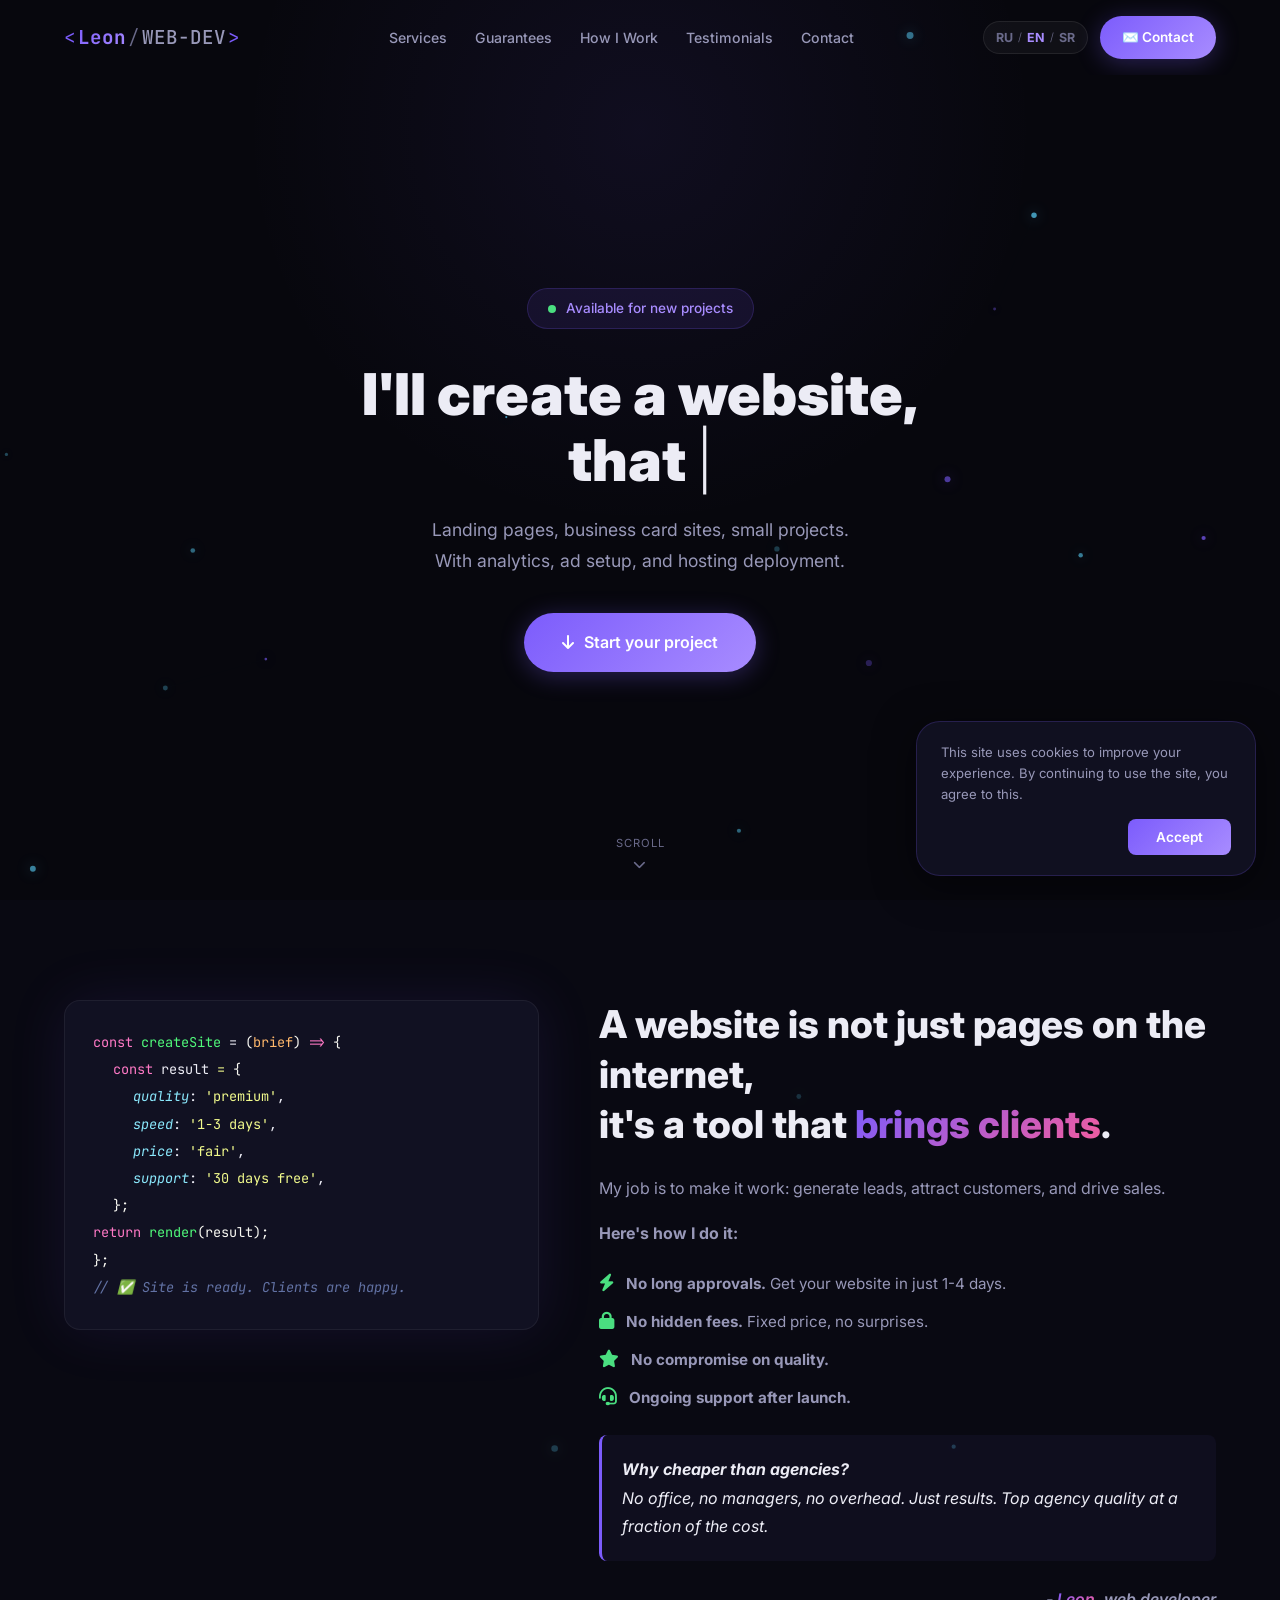
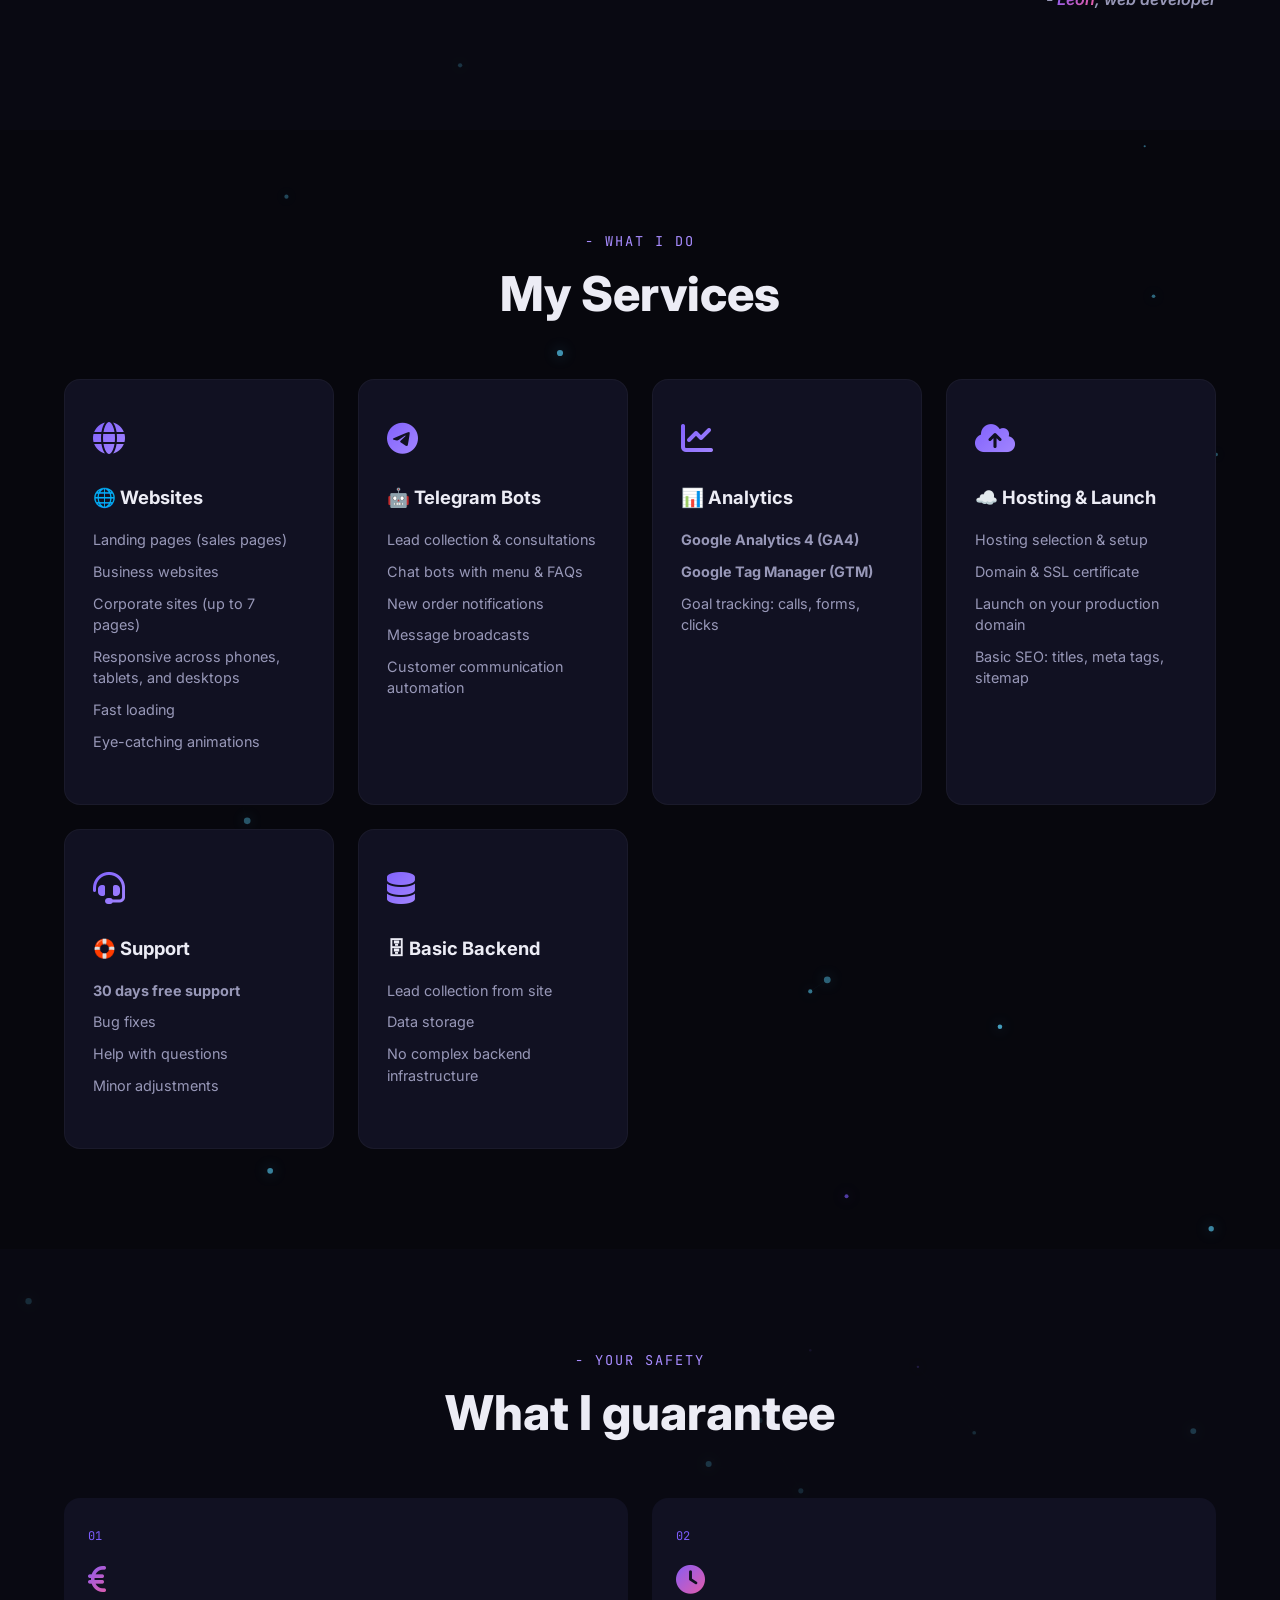
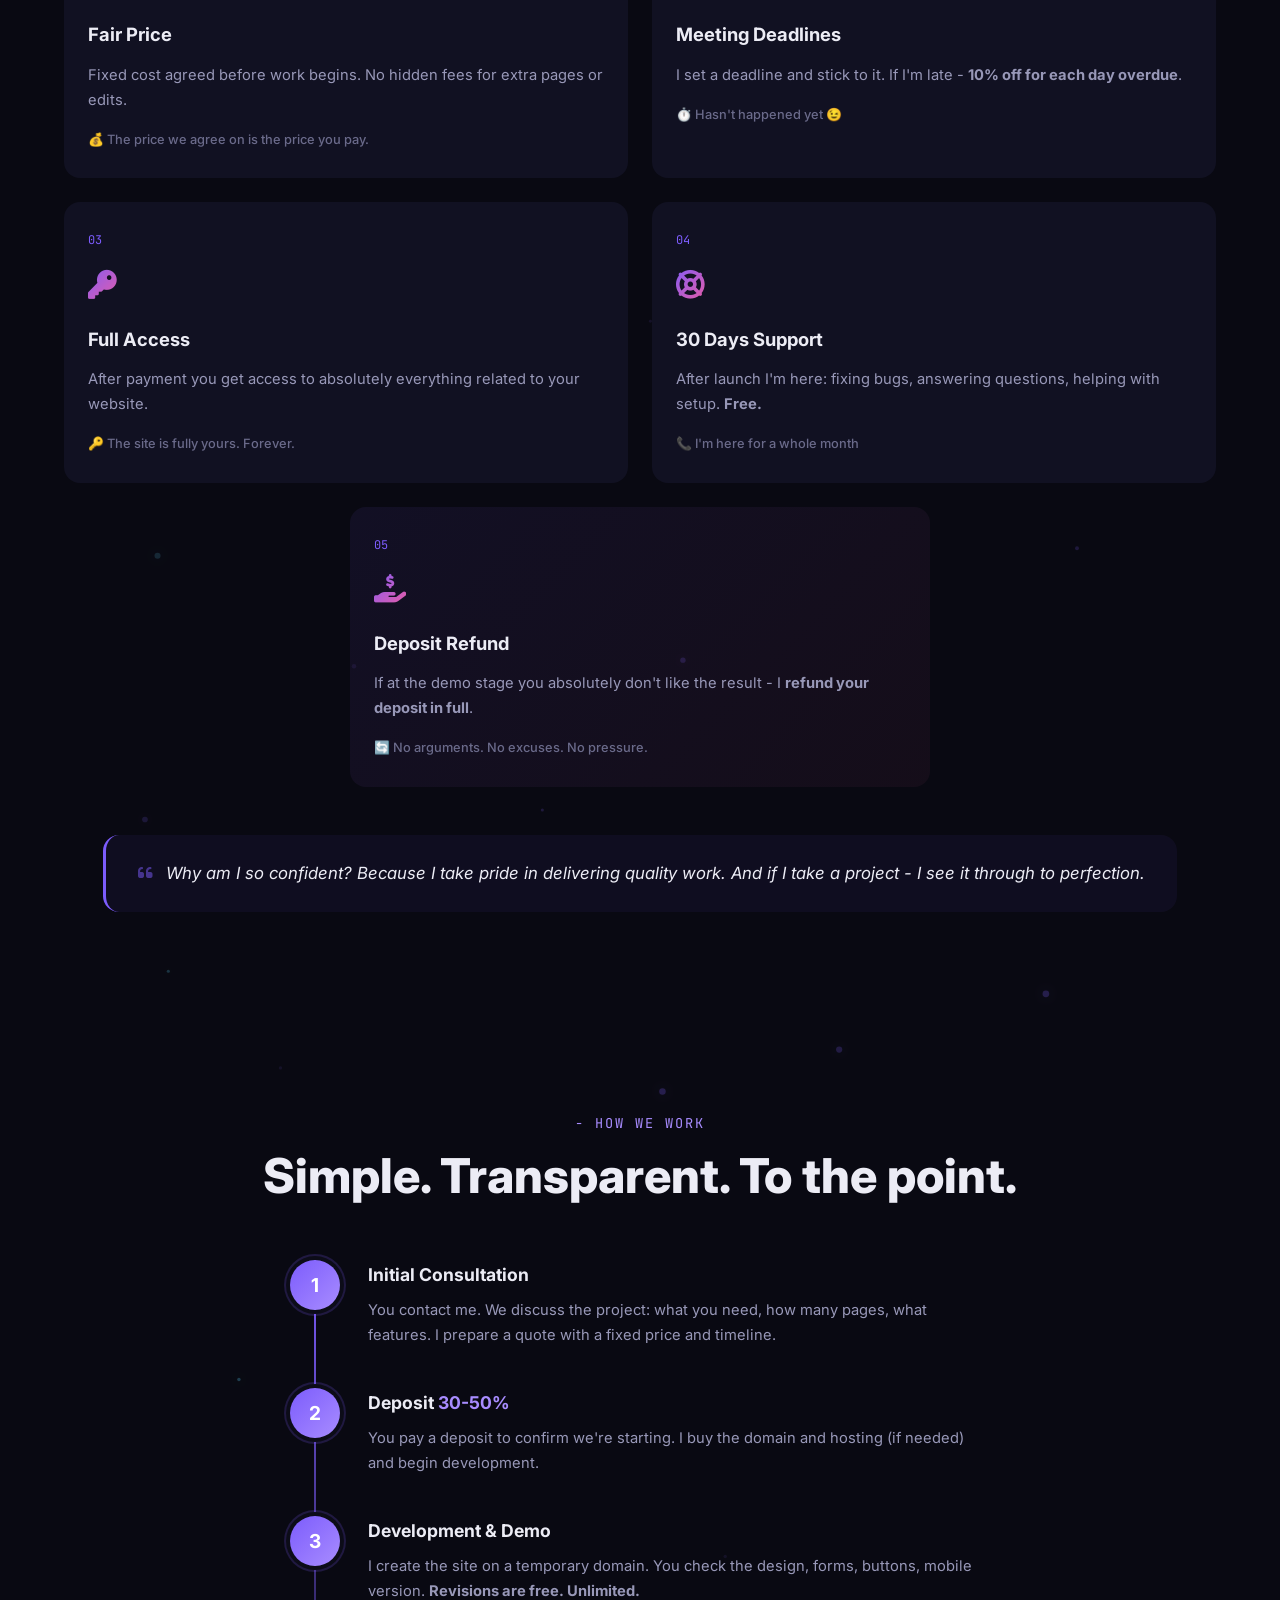
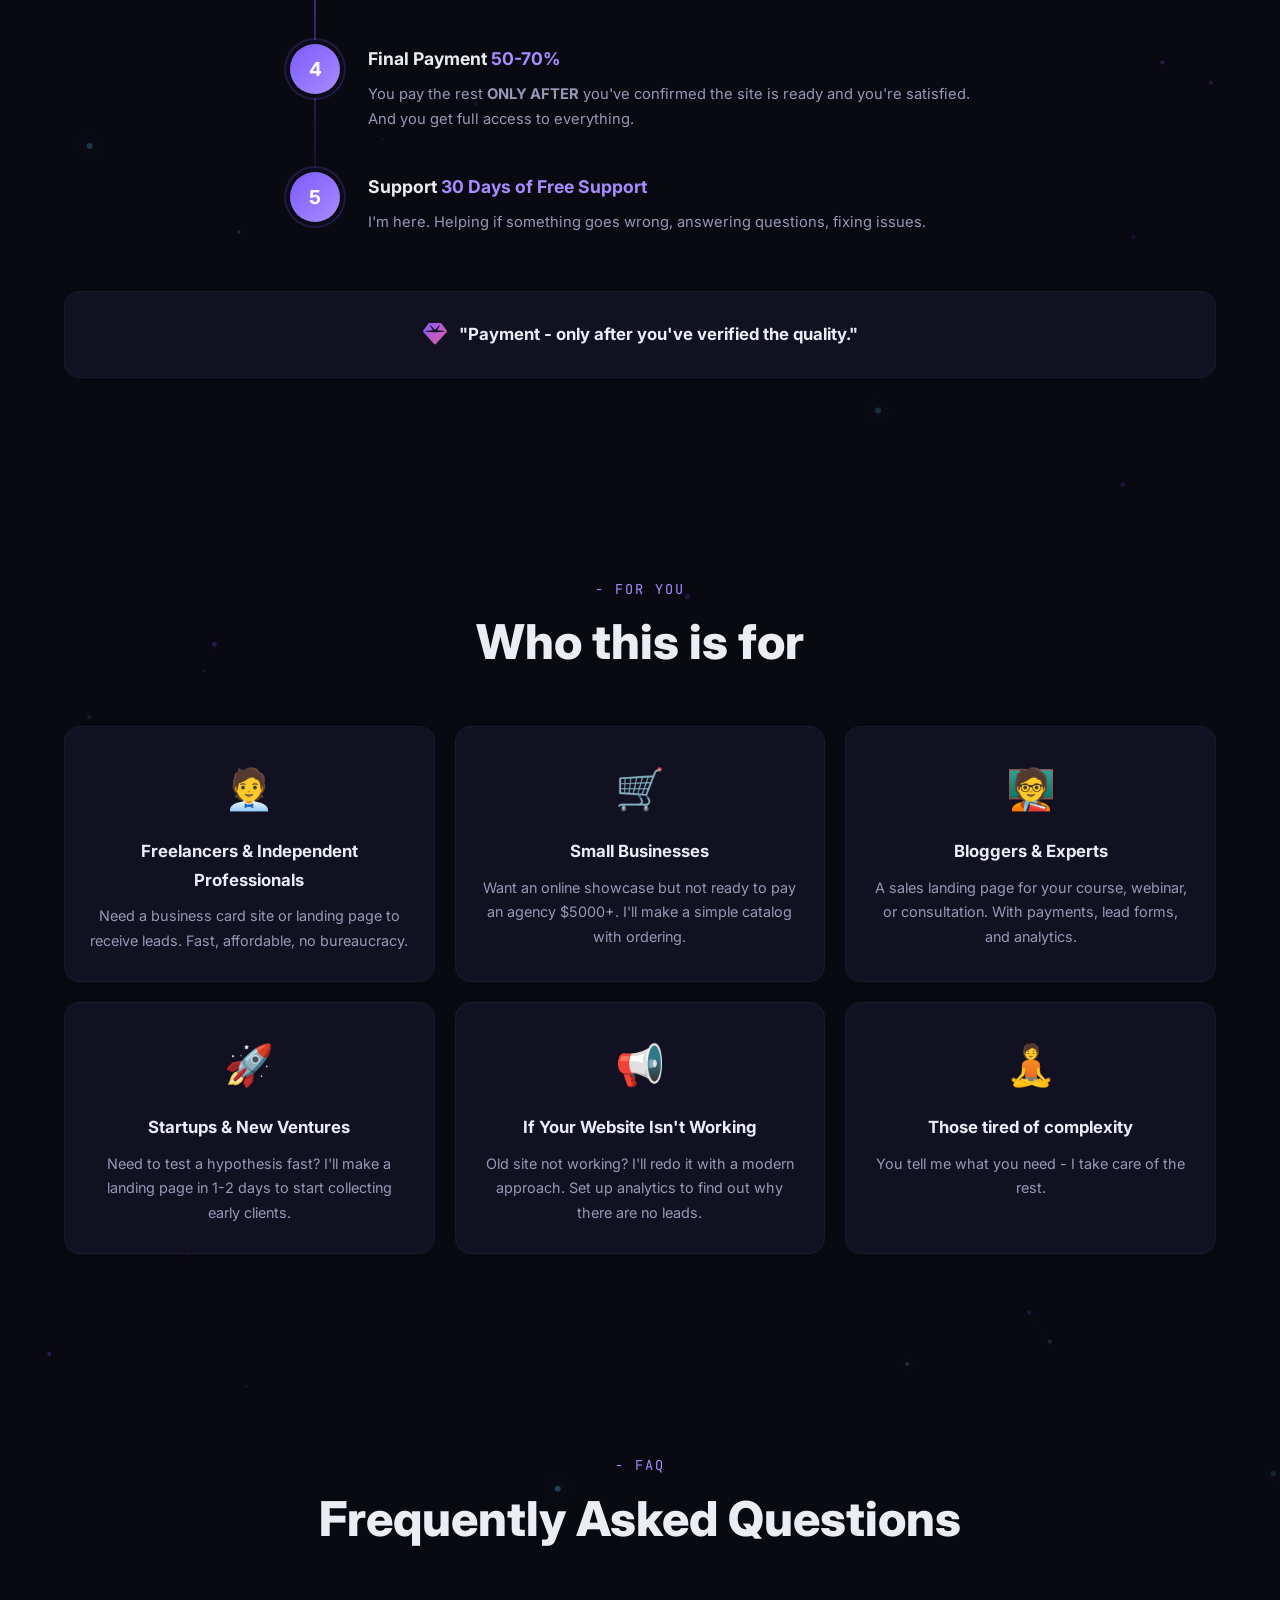
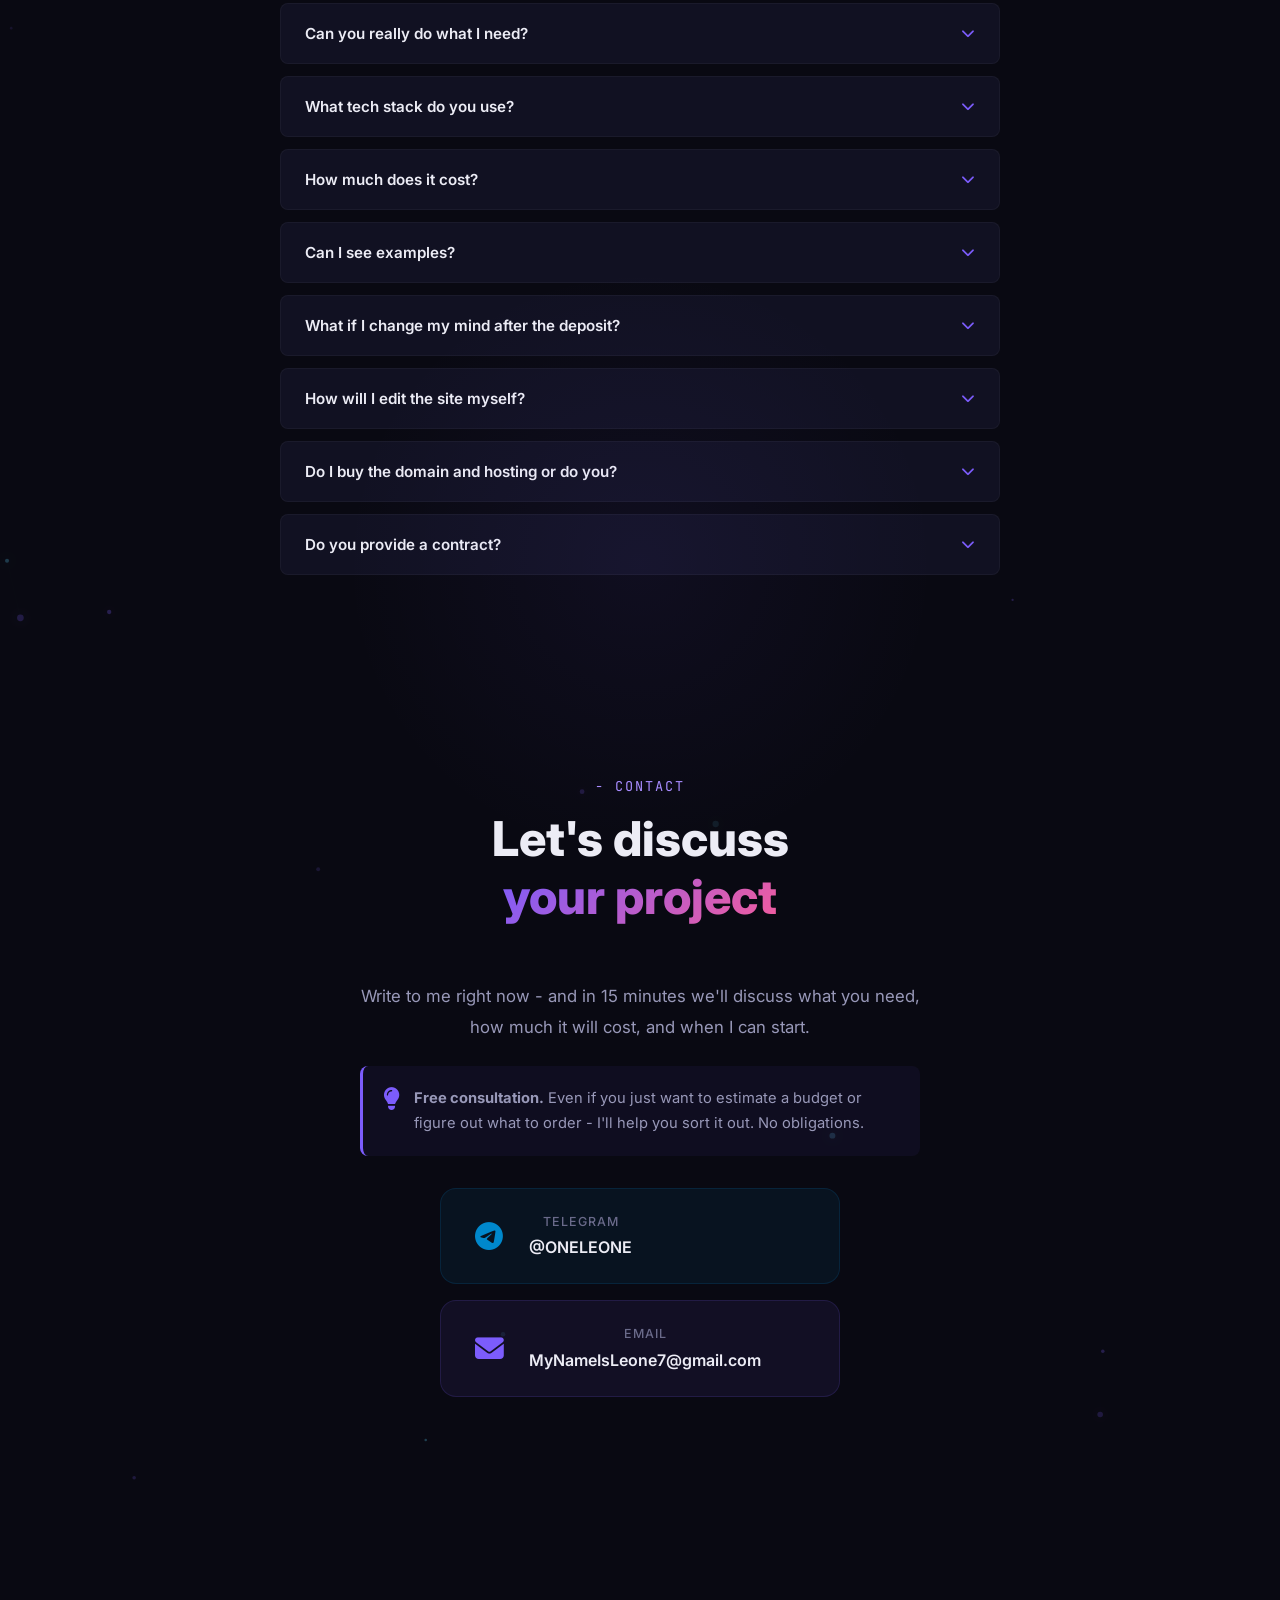
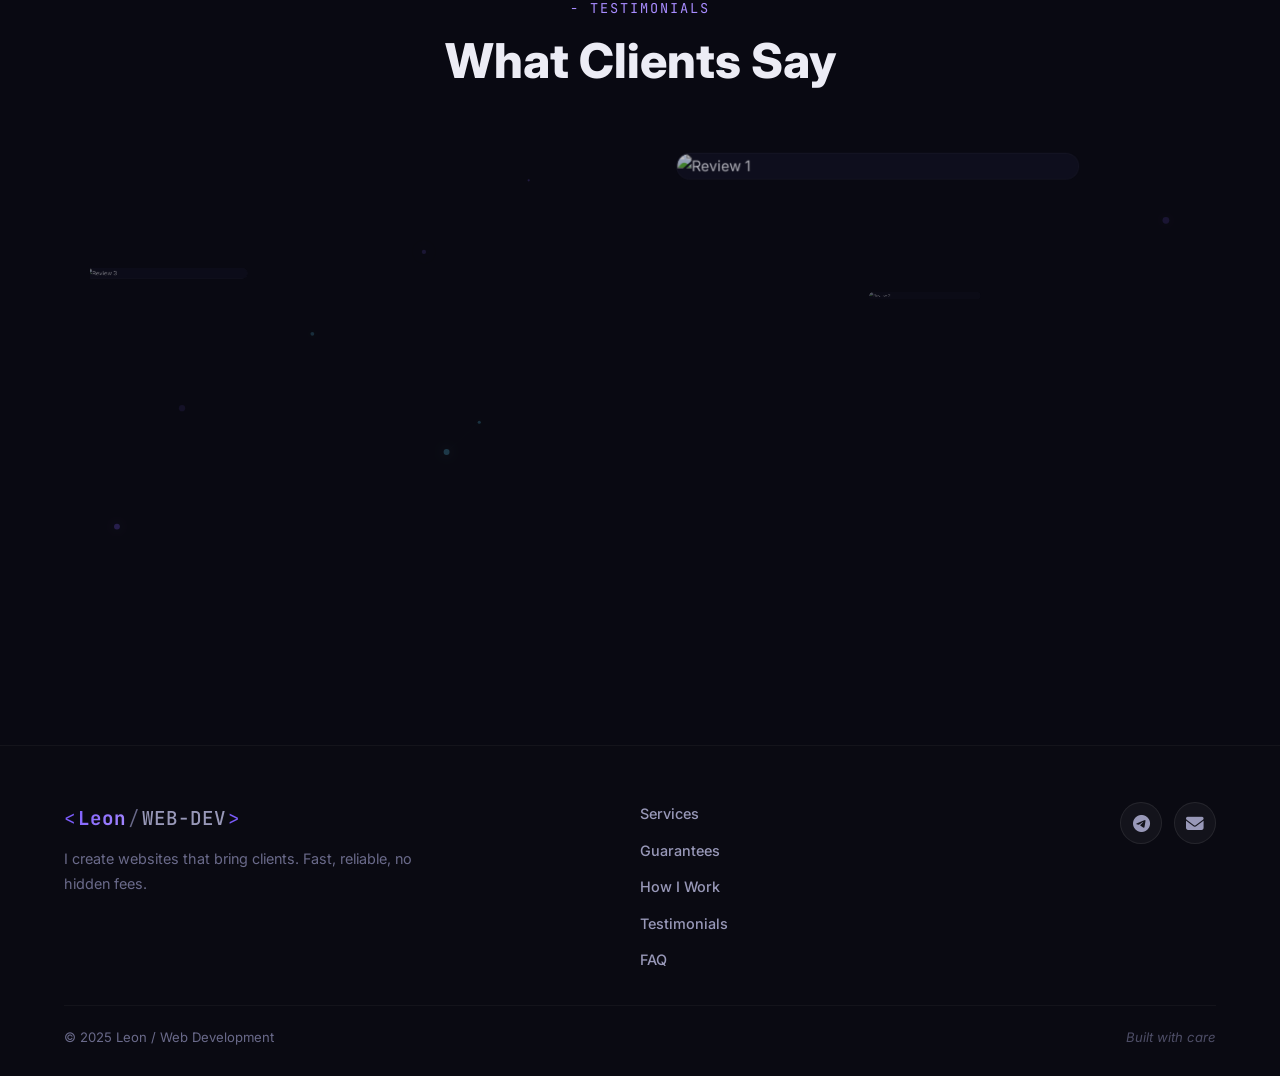
==== en/index.html @ 1c785dbf "Create en/index.html" ====
<!DOCTYPE html>
<html lang="en">
<head>
    <meta charset="UTF-8" />
    <meta name="viewport" content="width=device-width, initial-scale=1.0" />
    <title>Leon | Web Developer - Websites That Bring Clients</title>
    <link rel="stylesheet" href="../styles.css" />
    <link rel="preconnect" href="https://fonts.googleapis.com" />
    <link href="https://fonts.googleapis.com/css2?family=Inter:wght@300;400;500;600;700;800;900&family=JetBrains+Mono:wght@400;500;700&display=swap" rel="stylesheet" />
    <link rel="stylesheet" href="https://cdnjs.cloudflare.com/ajax/libs/font-awesome/6.5.0/css/all.min.css" />
</head>
<body>
    <canvas id="particles-canvas"></canvas>

    <header class="header" id="header">
        <div class="container header-container">
            <a href="#" class="logo">
                <span class="logo-bracket"><</span>
                <span class="logo-name">Leon</span>
                <span class="logo-divider"> / </span>
                <span class="logo-mono">WEB-DEV</span>
                <span class="logo-bracket">></span>
            </a>
            <nav class="nav" id="nav">
                <ul class="nav-list">
                    <li><a href="#services" class="nav-link">Services</a></li>
                    <li><a href="#guarantees" class="nav-link">Guarantees</a></li>
                    <li><a href="#process" class="nav-link">How I Work</a></li>
                    <li><a href="#testimonials" class="nav-link">Testimonials</a></li>
                    <li><a href="#contact" class="nav-link">Contact</a></li>
                </ul>
            </nav>
            <div class="header-actions">
                <div class="lang-switch">
                    <a href="../" class="lang-link">RU</a>
                    <span class="lang-sep">/</span>
                    <a href="../en/" class="lang-link active">EN</a>
                    <span class="lang-sep">/</span>
                    <a href="../sr/" class="lang-link">SR</a>
                </div>
                <a href="#contact" class="btn btn--small btn--primary header-cta">✉️ Contact</a>
            </div>
            <button class="burger" id="burger" aria-label="Menu">
                <span></span><span></span><span></span>
            </button>
        </div>
    </header>

    <section class="hero" id="hero">
        <div class="hero-glow"></div>
        <div class="container hero-content">
            <div class="hero-badge pulse-badge">
                <span class="badge-dot"></span>
                Available for new projects
            </div>
            <h1 class="hero-title" id="heroTitle">
                <span class="hero-typing" id="heroTyping"></span><span class="hero-cursor">|</span>
            </h1>
            <p class="hero-subtitle">
                Landing pages, business card sites, small projects.<br />
                With analytics, ad setup, and hosting deployment.
            </p>
            <div class="hero-actions">
                <a href="#contact" class="btn btn--large btn--primary btn--arrow">
                    <i class="fas fa-arrow-down"></i> Start your project
                </a>
            </div>
        </div>
        <div class="scroll-hint">
            <span>Scroll</span>
            <i class="fas fa-chevron-down"></i>
        </div>
    </section>

    <section class="section about" id="about">
        <div class="container">
            <div class="about-grid">
                <div class="about-visual reveal">
                    <div class="about-code-block">
                        <div class="code-line"><span class="code-keyword">const</span> <span class="code-func">createSite</span> = <span class="code-punct">(</span><span class="code-param">brief</span><span class="code-punct">)</span> <span class="code-keyword">=></span> <span class="code-punct">{</span></div>
                        <div class="code-line code-indent-1"><span class="code-keyword">const</span> result <span class="code-op">=</span> <span class="code-punct">{</span></div>
                        <div class="code-line code-indent-2"><span class="code-key">quality</span>: <span class="code-string">'premium'</span>,</div>
                        <div class="code-line code-indent-2"><span class="code-key">speed</span>: <span class="code-string">'1-3 days'</span>,</div>
                        <div class="code-line code-indent-2"><span class="code-key">price</span>: <span class="code-string">'fair'</span>,</div>
                        <div class="code-line code-indent-2"><span class="code-key">support</span>: <span class="code-string">'30 days free'</span>,</div>
                        <div class="code-line code-indent-1"><span class="code-punct">};</span></div>
                        <div class="code-line"><span class="code-keyword">return</span> <span class="code-function">render</span><span class="code-punct">(result);</span></div>
                        <div class="code-line"><span class="code-punct">};</span></div>
                        <div class="code-line code-comment"><span class="code-slash">//</span> ✅ Site is ready. Clients are happy.</div>
                    </div>
                </div>
                <div class="about-text reveal">
                    <h2 class="section-title-left">
                        A website is not just pages on the internet,<br />
                        it's a tool that <span class="gradient-text">brings clients</span>.
                    </h2>
                    <p>My job is to make it work: generate leads, attract customers, and drive sales.</p>
                    <p><strong>Here's how I do it:</strong></p>
                    <div class="about-values">
                        <div class="value-item"><span class="value-icon"><i class="fas fa-bolt"></i></span><span><strong>No long approvals.</strong> Get your website in just 1-4 days.</span></div>
                        <div class="value-item"><span class="value-icon"><i class="fas fa-lock"></i></span><span><strong>No hidden fees.</strong> Fixed price, no surprises.</span></div>
                        <div class="value-item"><span class="value-icon"><i class="fas fa-star"></i></span><span><strong>No compromise on quality.</strong></span></div>
                        <div class="value-item"><span class="value-icon"><i class="fas fa-headset"></i></span><span><strong>Ongoing support after launch.</strong></span></div>
                    </div>
                    <div class="about-story"><p><strong>Why cheaper than agencies?</strong><br />No office, no managers, no overhead. Just results. Top agency quality at a fraction of the cost.</p></div>
                    <p class="about-signature">- <span class="gradient-text">Leon</span>, web developer</p>
                </div>
            </div>
        </div>
    </section>

    <section class="section services" id="services">
        <div class="container">
            <div class="section-label reveal">- What I Do</div>
            <h2 class="section-title reveal">My Services</h2>
            <div class="services-grid">
                <div class="service-card reveal reveal-1">
                    <div class="service-icon"><i class="fas fa-globe"></i></div>
                    <h3 class="service-title">🌐 Websites</h3>
                    <ul class="service-list">
                        <li>Landing pages (sales pages)</li>
                        <li>Business websites</li>
                        <li>Corporate sites (up to 7 pages)</li>
                        <li>Responsive across phones, tablets, and desktops</li>
                        <li>Fast loading</li>
                        <li>Eye-catching animations</li>
                    </ul>
                </div>
                <div class="service-card reveal reveal-2">
                    <div class="service-icon"><i class="fab fa-telegram-plane"></i></div>
                    <h3 class="service-title">🤖 Telegram Bots</h3>
                    <ul class="service-list">
                        <li>Lead collection & consultations</li>
                        <li>Chat bots with menu & FAQs</li>
                        <li>New order notifications</li>
                        <li>Message broadcasts</li>
                        <li>Customer communication automation</li>
                    </ul>
                </div>
                <div class="service-card reveal reveal-3">
                    <div class="service-icon"><i class="fas fa-chart-line"></i></div>
                    <h3 class="service-title">📊 Analytics</h3>
                    <ul class="service-list">
                        <li><strong>Google Analytics 4 (GA4)</strong></li>
                        <li><strong>Google Tag Manager (GTM)</strong></li>
                        <li>Goal tracking: calls, forms, clicks</li>
                    </ul>
                </div>
                <div class="service-card reveal reveal-4">
                    <div class="service-icon"><i class="fas fa-cloud-upload-alt"></i></div>
                    <h3 class="service-title">☁️ Hosting & Launch</h3>
                    <ul class="service-list">
                        <li>Hosting selection & setup</li>
                        <li>Domain & SSL certificate</li>
                        <li>Launch on your production domain</li>
                        <li>Basic SEO: titles, meta tags, sitemap</li>
                    </ul>
                </div>
                <div class="service-card reveal reveal-5">
                    <div class="service-icon"><i class="fas fa-headset"></i></div>
                    <h3 class="service-title">🛟 Support</h3>
                    <ul class="service-list">
                        <li><strong>30 days free support</strong></li>
                        <li>Bug fixes</li>
                        <li>Help with questions</li>
                        <li>Minor adjustments</li>
                    </ul>
                </div>
                <div class="service-card reveal reveal-6">
                    <div class="service-icon"><i class="fas fa-database"></i></div>
                    <h3 class="service-title">🗄 Basic Backend</h3>
                    <ul class="service-list">
                        <li>Lead collection from site</li>
                        <li>Data storage</li>
                        <li>No complex backend infrastructure</li>
                    </ul>
                </div>
            </div>
        </div>
    </section>

    <section class="section guarantees" id="guarantees">
        <div class="container">
            <div class="section-label reveal">- Your Safety</div>
            <h2 class="section-title reveal">What I guarantee</h2>
            <div class="guarantees-grid">
                <div class="guarantee-card reveal reveal-1">
                    <div class="guarantee-badge">01</div>
                    <div class="guarantee-icon"><i class="fas fa-euro-sign"></i></div>
                    <h4>Fair Price</h4>
                    <p>Fixed cost agreed before work begins. No hidden fees for extra pages or edits.</p>
                    <div class="guarantee-tag">💰 The price we agree on is the price you pay.</div>
                </div>
                <div class="guarantee-card reveal reveal-2">
                    <div class="guarantee-badge">02</div>
                    <div class="guarantee-icon"><i class="fas fa-clock"></i></div>
                    <h4>Meeting Deadlines</h4>
                    <p>I set a deadline and stick to it. If I'm late - <strong>10% off for each day overdue</strong>.</p>
                    <div class="guarantee-tag">⏱️ Hasn't happened yet 😉</div>
                </div>
                <div class="guarantee-card reveal reveal-3">
                    <div class="guarantee-badge">03</div>
                    <div class="guarantee-icon"><i class="fas fa-key"></i></div>
                    <h4>Full Access</h4>
                    <p>After payment you get access to absolutely everything related to your website.</p>
                    <div class="guarantee-tag">🔑 The site is fully yours. Forever.</div>
                </div>
                <div class="guarantee-card reveal reveal-4">
                    <div class="guarantee-badge">04</div>
                    <div class="guarantee-icon"><i class="fas fa-life-ring"></i></div>
                    <h4>30 Days Support</h4>
                    <p>After launch I'm here: fixing bugs, answering questions, helping with setup. <strong>Free.</strong></p>
                    <div class="guarantee-tag">📞 I'm here for a whole month</div>
                </div>
                <div class="guarantee-card guarantee-card--special reveal reveal-5">
                    <div class="guarantee-badge">05</div>
                    <div class="guarantee-icon"><i class="fas fa-hand-holding-usd"></i></div>
                    <h4>Deposit Refund</h4>
                    <p>If at the demo stage you absolutely don't like the result - I <strong>refund your deposit in full</strong>.</p>
                    <div class="guarantee-tag">🔄 No arguments. No excuses. No pressure.</div>
                </div>
            </div>
            <div class="guarantee-cta reveal">
                <div class="guarantee-quote">
                    <i class="fas fa-quote-left"></i>
                    Why am I so confident? Because I take pride in delivering quality work. And if I take a project - I see it through to perfection.
                </div>
            </div>
        </div>
    </section>

    <section class="section process" id="process">
        <div class="container">
            <div class="section-label reveal">- How We Work</div>
            <h2 class="section-title reveal">Simple. Transparent. To the point.</h2>
            <div class="process-timeline">
                <div class="process-step reveal">
                    <div class="step-number">1</div>
                    <div class="step-content">
                        <h4>Initial Consultation</h4>
                        <p>You contact me. We discuss the project: what you need, how many pages, what features. I prepare a quote with a fixed price and timeline.</p>
                    </div>
                </div>
                <div class="process-step reveal">
                    <div class="step-number">2</div>
                    <div class="step-content">
                        <h4>Deposit <span class="step-highlight">30-50%</span></h4>
                        <p>You pay a deposit to confirm we're starting. I buy the domain and hosting (if needed) and begin development.</p>
                    </div>
                </div>
                <div class="process-step reveal">
                    <div class="step-number">3</div>
                    <div class="step-content">
                        <h4>Development & Demo</h4>
                        <p>I create the site on a temporary domain. You check the design, forms, buttons, mobile version. <strong>Revisions are free. Unlimited.</strong></p>
                    </div>
                </div>
                <div class="process-step reveal">
                    <div class="step-number">4</div>
                    <div class="step-content">
                        <h4>Final Payment <span class="step-highlight">50-70%</span></h4>
                        <p>You pay the rest <strong>ONLY AFTER</strong> you've confirmed the site is ready and you're satisfied. And you get full access to everything.</p>
                    </div>
                </div>
                <div class="process-step reveal">
                    <div class="step-number">5</div>
                    <div class="step-content">
                        <h4>Support <span class="step-highlight">30 Days of Free Support</span></h4>
                        <p>I'm here. Helping if something goes wrong, answering questions, fixing issues.</p>
                    </div>
                </div>
            </div>
            <div class="process-rule reveal">
                <i class="fas fa-gem"></i>
                <p><strong>"Payment - only after you've verified the quality."</strong></p>
            </div>
        </div>
    </section>

    <section class="section audience" id="audience">
        <div class="container">
            <div class="section-label reveal">- For You</div>
            <h2 class="section-title reveal">Who this is for</h2>
            <div class="audience-grid">
                <div class="audience-card reveal reveal-1"><div class="audience-emoji">🧑‍💼</div><h4>Freelancers & Independent Professionals</h4><p>Need a business card site or landing page to receive leads. Fast, affordable, no bureaucracy.</p></div>
                <div class="audience-card reveal reveal-2"><div class="audience-emoji">🛒</div><h4>Small Businesses</h4><p>Want an online showcase but not ready to pay an agency $5000+. I'll make a simple catalog with ordering.</p></div>
                <div class="audience-card reveal reveal-3"><div class="audience-emoji">🧑‍🏫</div><h4>Bloggers & Experts</h4><p>A sales landing page for your course, webinar, or consultation. With payments, lead forms, and analytics.</p></div>
                <div class="audience-card reveal reveal-4"><div class="audience-emoji">🚀</div><h4>Startups & New Ventures</h4><p>Need to test a hypothesis fast? I'll make a landing page in 1-2 days to start collecting early clients.</p></div>
                <div class="audience-card reveal reveal-5"><div class="audience-emoji">📢</div><h4>If Your Website Isn't Working</h4><p>Old site not working? I'll redo it with a modern approach. Set up analytics to find out why there are no leads.</p></div>
                <div class="audience-card reveal reveal-6"><div class="audience-emoji">🧘</div><h4>Those tired of complexity</h4><p>You tell me what you need - I take care of the rest.</p></div>
            </div>
        </div>
    </section>

    <section class="section faq" id="faq">
        <div class="container">
            <div class="section-label reveal">- FAQ</div>
            <h2 class="section-title reveal">Frequently Asked Questions</h2>
            <div class="faq-list reveal">
                <div class="faq-item"><button class="faq-question"><span>Can you really do what I need?</span><i class="fas fa-chevron-down"></i></button><div class="faq-answer"><p>Let's discuss it. If I know how to do it - I'll take it on and deliver it properly. If not - I'll be honest and won't waste your time.</p></div></div>
                <div class="faq-item"><button class="faq-question"><span>What tech stack do you use?</span><i class="fas fa-chevron-down"></i></button><div class="faq-answer"><p><strong>Vibecoding</strong> - I combine manual development with AI tools to build sites 3-5x faster. But for you, what matters is the result, not the method 😉</p></div></div>
                <div class="faq-item"><button class="faq-question"><span>How much does it cost?</span><i class="fas fa-chevron-down"></i></button><div class="faq-answer"><p>It depends on complexity. Starting prices:</p><ul class="faq-prices"><li><span class="faq-price-label">Landing page (1 page)</span><span class="faq-price-value">from 299€</span></li><li><span class="faq-price-label">Business website (up to 7 pages)</span><span class="faq-price-value">from 999€</span></li><li><span class="faq-price-label">With analytics + GTM + hosting</span><span class="faq-price-value">120€</span></li><li><span class="faq-price-label">Website revisions</span><span class="faq-price-value">from 15€</span></li></ul><p>I'll give the exact price after discussing your task.</p></div></div>
                <div class="faq-item"><button class="faq-question"><span>Can I see examples?</span><i class="fas fa-chevron-down"></i></button><div class="faq-answer"><p>Yes, I share examples in private conversation. Write to me and I'll show you what I can do.</p></div></div>
                <div class="faq-item"><button class="faq-question"><span>What if I change my mind after the deposit?</span><i class="fas fa-chevron-down"></i></button><div class="faq-answer"><p>If I've already started and we can't find a solution - I <strong>refund your deposit</strong>. No hard feelings, no arguments. That's my guarantee.</p></div></div>
                <div class="faq-item"><button class="faq-question"><span>How will I edit the site myself?</span><i class="fas fa-chevron-down"></i></button><div class="faq-answer"><p>I'll create an easy admin panel that even a beginner can use. Adding text, changing photos, or editing contacts is intuitive. If you have questions - I'll help for free in the first 30 days.</p></div></div>
                <div class="faq-item"><button class="faq-question"><span>Do I buy the domain and hosting or do you?</span><i class="fas fa-chevron-down"></i></button><div class="faq-answer"><p>Either way works. If you want - I'll buy, set up, and show you how to pay going forward. If you want to do it yourself - I'll help you choose and connect everything.</p></div></div>
                <div class="faq-item"><button class="faq-question"><span>Do you provide a contract?</span><i class="fas fa-chevron-down"></i></button><div class="faq-answer"><p>Yes. Either an official contract (for self-employed or businesses) or a written agreement in messenger - whichever is more convenient for you.</p></div></div>
            </div>
        </div>
    </section>

    <section class="section contact" id="contact">
        <div class="container">
            <div class="section-label reveal">- Contact</div>
            <h2 class="section-title reveal">
                Let's discuss<br />
                <span class="gradient-text">your project</span>
            </h2>
            <div class="contact-wrapper reveal">
                <p class="contact-text">Write to me right now - and in 15 minutes we'll discuss what you need, how much it will cost, and when I can start.</p>
                <div class="contact-highlight"><i class="fas fa-lightbulb"></i><p><strong>Free consultation.</strong> Even if you just want to estimate a budget or figure out what to order - I'll help you sort it out. No obligations.</p></div>
                <div class="contact-links">
                    <a href="https://t.me/ONELEONE" target="_blank" class="contact-link-btn telegram">
                        <i class="fab fa-telegram-plane"></i>
                        <span>
                            <span class="contact-link-label">Telegram</span>
                            <span class="contact-link-value">@ONELEONE</span>
                        </span>
                    </a>
                    <a href="mailto:MyNameIsLeone7@gmail.com" class="contact-link-btn email">
                        <i class="fas fa-envelope"></i>
                        <span>
                            <span class="contact-link-label">Email</span>
                            <span class="contact-link-value">MyNameIsLeone7@gmail.com</span>
                        </span>
                    </a>
                </div>
            </div>
        </div>
    </section>

    <section class="section testimonials" id="testimonials">
        <div class="container">
            <div class="section-label reveal">- Testimonials</div>
            <h2 class="section-title reveal">What Clients Say</h2>

            <div class="carousel-3d-wrap">
                <div class="carousel-3d" id="carousel3d">
                    <div class="testimonial-card carousel-card" data-id="review-1">
                        <img src="../Screens/Screenshot_1.png" alt="Review 1" class="testimonial-screenshot" />
                    </div>

                    <div class="testimonial-card carousel-card" data-id="review-2">
                        <img src="../Screens/Screenshot_2.png" alt="Review 2" class="testimonial-screenshot" />
                    </div>

                    <div class="testimonial-card carousel-card" data-id="review-3">
                        <img src="../Screens/Screenshot_3.png" alt="Review 3" class="testimonial-screenshot" />
                    </div>
                </div>
            </div>
        </div>
    </section>

    <footer class="footer">
        <div class="container">
            <div class="footer-main">
                <div class="footer-brand">
                    <a href="#" class="logo"><span class="logo-bracket"><</span><span class="logo-name">Leon</span><span class="logo-divider"> / </span><span class="logo-mono">WEB-DEV</span><span class="logo-bracket">></span></a>
                    <p class="footer-desc">I create websites that bring clients. Fast, reliable, no hidden fees.</p>
                </div>
                <div class="footer-links"><a href="#services">Services</a><a href="#guarantees">Guarantees</a><a href="#process">How I Work</a><a href="#testimonials">Testimonials</a><a href="#faq">FAQ</a></div>
                <div class="footer-social"><a href="https://t.me/ONELEONE" target="_blank" class="social-link"><i class="fab fa-telegram-plane"></i></a><a href="mailto:MyNameIsLeone7@gmail.com" class="social-link"><i class="fas fa-envelope"></i></a></div>
            </div>
            <div class="footer-bottom"><p>&copy; 2025 Leon / Web Development</p><p class="footer-soul">Built with care</p></div>
        </div>
    </footer>

    <div class="cookie-bar" id="cookieBar">
        <p class="cookie-text">This site uses cookies to improve your experience. By continuing to use the site, you agree to this.</p>
        <button class="cookie-btn" id="cookieAccept">Accept</button>
    </div>

    <script src="../script.js"></script>
</body>
</html>
---- styles.css ----
/* ============================================
   🎨 Лев / WEB-DEV — Креативный лендинг
   ============================================ */

/* ---------- 🔹 Reset & Variables ---------- */
*,
*::before,
*::after {
    margin: 0;
    padding: 0;
    box-sizing: border-box;
}

:root {
    --bg: #07070d;
    --bg-alt: #0c0c18;
    --bg-card: #111122;
    --bg-card-hover: #181830;
    --text: #ececf5;
    --text-secondary: #9898b8;
    --text-muted: #6a6a8a;
    --accent: #7c5cfc;
    --accent-light: #a88cff;
    --accent-pink: #f25c9e;
    --accent-cyan: #5cd6ff;
    --gradient-1: linear-gradient(135deg, #7c5cfc, #a88cff);
    --gradient-2: linear-gradient(135deg, #7c5cfc, #f25c9e);
    --gradient-3: linear-gradient(135deg, #5cd6ff, #7c5cfc);
    --gradient-glow: linear-gradient(135deg, rgba(124, 92, 252, 0.15), rgba(242, 92, 158, 0.1));
    --shadow-sm: 0 2px 12px rgba(0, 0, 0, 0.3);
    --shadow-md: 0 8px 40px rgba(0, 0, 0, 0.5);
    --shadow-lg: 0 16px 80px rgba(0, 0, 0, 0.6);
    --shadow-glow: 0 0 60px rgba(124, 92, 252, 0.1);
    --radius-sm: 8px;
    --radius-md: 16px;
    --radius-lg: 24px;
    --radius-xl: 32px;
    --transition: 0.35s cubic-bezier(0.4, 0, 0.2, 1);
    --font: 'Inter', -apple-system, BlinkMacSystemFont, 'Segoe UI', sans-serif;
    --font-mono: 'JetBrains Mono', 'Fira Code', monospace;
    --cursor-color: var(--accent-1);
}

html {
    scroll-behavior: smooth;
    scroll-padding-top: 90px;
    overflow-x: hidden;
    width: 100%;
    max-width: 100%;
}

body {
    font-family: var(--font);
    background: var(--bg);
    color: var(--text);
    line-height: 1.7;
    overflow-x: hidden;
    width: 100%;
    max-width: 100%;
    -webkit-font-smoothing: antialiased;
    cursor: url("data:image/svg+xml,%3Csvg xmlns='http://www.w3.org/2000/svg' width='28' height='28' viewBox='0 0 28 28'%3E%3Ctext x='14' y='23' font-size='20' text-anchor='middle' transform='translate(28,0) scale(-1,1)'%3E%F0%9F%9A%80%3C/text%3E%3C/svg%3E") 14 14, auto;
}

a { text-decoration: none; color: inherit; transition: var(--transition); }
ul { list-style: none; }
img { max-width: 100%; display: block; }

.container {
    max-width: 1200px;
    margin: 0 auto;
    padding: 0 24px;
}

/* ---------- 🔹 Particles ---------- */
#particles-canvas {
    position: absolute;
    top: 0;
    left: 0;
    width: 100%;
    min-height: 100vh;
    z-index: 0;
    pointer-events: none;
}

/* ---------- 🔹 Selection ---------- */
::selection {
    background: var(--accent);
    color: #fff;
}

/* ---------- 🔹 Scrollbar ---------- */
::-webkit-scrollbar { width: 6px; }
::-webkit-scrollbar-track { background: var(--bg); }
::-webkit-scrollbar-thumb { background: var(--accent); border-radius: 3px; }
::-webkit-scrollbar-thumb:hover { background: var(--accent-light); }

/* ---------- 🔹 Reveal ---------- */
.reveal {
    opacity: 0;
    transform: translateY(40px);
    transition: opacity 0.7s ease-out, transform 0.7s ease-out;
}
.reveal.visible {
    opacity: 1;
    transform: translateY(0);
}

/* Staggered reveal delays */
.reveal-1 { transition-delay: 0s; }
.reveal-2 { transition-delay: 0.1s; }
.reveal-3 { transition-delay: 0.2s; }
.reveal-4 { transition-delay: 0.3s; }
.reveal-5 { transition-delay: 0.4s; }
.reveal-6 { transition-delay: 0.5s; }
.reveal-7 { transition-delay: 0.6s; }
.reveal-8 { transition-delay: 0.7s; }

/* ---------- 🔹 Buttons ---------- */
.btn {
    display: inline-flex;
    align-items: center;
    justify-content: center;
    gap: 10px;
    font-family: var(--font);
    font-weight: 600;
    cursor: pointer;
    transition: var(--transition);
    border: none;
    outline: none;
}

.btn--primary {
    background: var(--gradient-1);
    color: #fff;
    box-shadow: 0 4px 24px rgba(124, 92, 252, 0.3);
}
.btn--primary:hover {
    transform: translateY(-3px);
    box-shadow: 0 8px 40px rgba(124, 92, 252, 0.45);
}
.btn--small { padding: 10px 22px; border-radius: 50px; font-size: 0.85rem; }
.btn--large { padding: 16px 38px; border-radius: 50px; font-size: 1rem; }
.btn-block { width: 100%; }
.btn--arrow { position: relative; }

/* ---------- 🔹 Section Common ---------- */
.section {
    padding: 100px 0;
    position: relative;
    z-index: 1;
}
.section {
    position: relative;
    z-index: 1;
}
.section:nth-child(even) {
    background: rgba(12, 12, 20, 0.65);
}

.section-label {
    font-family: var(--font-mono);
    font-size: 0.85rem;
    color: var(--accent-light);
    letter-spacing: 2px;
    text-transform: uppercase;
    margin-bottom: 12px;
    text-align: center;
}

.section-title {
    font-size: clamp(2rem, 5vw, 3rem);
    font-weight: 800;
    text-align: center;
    margin-bottom: 56px;
    line-height: 1.2;
}

.section-title-left {
    font-size: clamp(1.6rem, 3.5vw, 2.4rem);
    font-weight: 800;
    margin-bottom: 24px;
    line-height: 1.3;
}

.gradient-text {
    background: var(--gradient-2);
    -webkit-background-clip: text;
    -webkit-text-fill-color: transparent;
    background-clip: text;
}

/* ============================================
   HEADER
   ============================================ */
.header {
    position: fixed;
    top: 0;
    left: 0;
    width: 100%;
    z-index: 1000;
    padding: 16px 0;
    transition: var(--transition);
    overflow: hidden;
}
.header.scrolled {
    background: rgba(7, 7, 13, 0.85);
    backdrop-filter: blur(24px);
    -webkit-backdrop-filter: blur(24px);
    box-shadow: 0 1px 0 rgba(255, 255, 255, 0.04), 0 0 30px rgba(108, 92, 231, 0.08);
    padding: 10px 0;
}

/* Header hide/show on scroll */
.header.hidden {
    transform: translateY(-100%);
}

/* Logo shimmer animation */
.logo {
    display: flex;
    align-items: center;
    gap: 2px;
    font-size: 1.2rem;
    font-weight: 700;
    font-family: var(--font-mono);
    color: var(--text);
    white-space: nowrap;
    position: relative;
    overflow: hidden;
}

.logo::after {
    content: '';
    position: absolute;
    top: 0;
    left: -100%;
    width: 60%;
    height: 100%;
    background: linear-gradient(90deg, transparent, rgba(162, 155, 254, 0.15), transparent);
    animation: logo-shimmer 4s ease-in-out infinite;
    pointer-events: none;
}

@keyframes logo-shimmer {
    0% { left: -100%; }
    50% { left: 200%; }
    100% { left: -100%; }
}

.header-container {
    display: flex;
    align-items: center;
    justify-content: space-between;
    gap: 20px;
}

.logo-bracket { color: var(--accent); font-weight: 400; }
.logo-name { background: var(--gradient-1); -webkit-background-clip: text; -webkit-text-fill-color: transparent; background-clip: text; }
.logo-divider { color: var(--text-muted); font-weight: 300; }
.logo-mono { color: var(--text-secondary); font-weight: 500; }

/* Navigation */
.nav-list {
    display: flex;
    gap: 28px;
    padding-left: 20px;
}
.nav-link {
    font-size: 0.88rem;
    font-weight: 500;
    color: var(--text-secondary);
    position: relative;
    padding: 4px 0;
    transition: var(--transition);
}
.nav-link::after {
    content: '';
    position: absolute;
    bottom: -2px;
    left: 0;
    width: 0;
    height: 2px;
    background: var(--gradient-1);
    border-radius: 1px;
    transition: var(--transition);
}
.nav-link:hover,
.nav-link.active {
    color: var(--text);
}
.nav-link:hover::after,
.nav-link.active::after {
    width: 100%;
}

.header-actions {
    display: flex;
    align-items: center;
    gap: 12px;
}

.header-cta {
    flex-shrink: 0;
}

.lang-switch {
    display: flex;
    align-items: center;
    gap: 5px;
    background: rgba(255, 255, 255, 0.04);
    border: 1px solid rgba(255, 255, 255, 0.08);
    border-radius: 50px;
    padding: 5px 12px;
    font-size: 0.78rem;
    font-weight: 700;
}

.lang-link {
    color: var(--text-muted);
    transition: var(--transition);
    text-decoration: none;
}

.lang-link.active {
    color: var(--accent-light);
}

.lang-link:hover {
    color: var(--text);
}

.lang-sep {
    color: var(--text-muted);
    font-weight: 300;
    font-size: 0.7rem;
}

/* Burger */
.burger {
    display: none;
    flex-direction: column;
    gap: 5px;
    background: none;
    border: none;
    cursor: pointer;
    padding: 6px;
    z-index: 1001;
}
.burger span {
    display: block;
    width: 26px;
    height: 2px;
    background: var(--text);
    border-radius: 2px;
    transition: var(--transition);
}
.burger.active span:nth-child(1) { transform: rotate(45deg) translate(5px, 5px); }
.burger.active span:nth-child(2) { opacity: 0; transform: translateX(-10px); }
.burger.active span:nth-child(3) { transform: rotate(-45deg) translate(5px, -5px); }

/* ============================================
   HERO
   ============================================ */
.hero {
    min-height: 100vh;
    display: flex;
    align-items: center;
    justify-content: center;
    position: relative;
    padding: 140px 0 80px;
    text-align: center;
    z-index: 1;
    overflow: hidden;
}

.hero-glow {
    position: absolute;
    top: -30%;
    left: 50%;
    transform: translateX(-50%);
    width: 800px;
    height: 800px;
    background: radial-gradient(circle, rgba(124, 92, 252, 0.08) 0%, transparent 70%);
    pointer-events: none;
    animation: glow-pulse 4s ease-in-out infinite;
}

@keyframes glow-pulse {
    0%, 100% { opacity: 0.6; transform: translateX(-50%) scale(1); }
    50% { opacity: 1; transform: translateX(-50%) scale(1.15); }
}

.hero-content {
    position: relative;
    z-index: 2;
    max-width: 800px;
    animation: hero-float 6s ease-in-out infinite;
}

@keyframes hero-float {
    0%, 100% { transform: translateY(0); }
    50% { transform: translateY(-10px); }
}

.hero-badge {
    display: inline-flex;
    align-items: center;
    gap: 10px;
    padding: 8px 20px;
    border-radius: 50px;
    background: rgba(124, 92, 252, 0.1);
    border: 1px solid rgba(124, 92, 252, 0.2);
    color: var(--accent-light);
    font-size: 0.85rem;
    font-weight: 500;
    margin-bottom: 32px;
    animation: fadeInUp 0.8s ease-out;
}

/* Hero typing cursor */
.hero-cursor {
    display: inline-block;
    color: var(--cursor-color);
    font-weight: 300;
    font-size: inherit;
    animation: blink-cursor 0.7s step-end infinite;
}

@keyframes blink-cursor {
    0%, 100% { opacity: 1; }
    50% { opacity: 0; }
}

.badge-dot {
    width: 8px;
    height: 8px;
    border-radius: 50%;
    background: #4ade80;
    animation: pulse-dot 2s ease-in-out infinite;
}

@keyframes pulse-dot {
    0%, 100% { opacity: 1; transform: scale(1); }
    50% { opacity: 0.5; transform: scale(0.8); }
}

.pulse-badge {
    animation: fadeInUp 0.8s ease-out;
}

.hero-title {
    font-size: clamp(2rem, 6vw, 3.6rem);
    font-weight: 900;
    line-height: 1.15;
    margin-bottom: 20px;
    animation: fadeInUp 0.8s ease-out 0.1s both;
}

.hero-title-small {
    display: block;
    font-size: 0.55em;
    font-weight: 500;
    color: var(--text-secondary);
    margin-top: 8px;
}

.hero-subtitle {
    font-size: clamp(0.95rem, 1.5vw, 1.1rem);
    color: var(--text-secondary);
    max-width: 640px;
    margin: 0 auto 36px;
    line-height: 1.8;
    animation: fadeInUp 0.8s ease-out 0.2s both;
}

.hero-actions {
    display: flex;
    gap: 16px;
    justify-content: center;
    flex-wrap: wrap;
    animation: fadeInUp 0.8s ease-out 0.3s both;
}

.hero-footnote {
    color: var(--text-muted);
    font-size: 0.9rem;
    margin-top: 20px;
    display: flex;
    align-items: center;
    justify-content: center;
    gap: 8px;
    animation: fadeInUp 0.8s ease-out 0.35s both;
}

.hero-stats {
    display: flex;
    justify-content: center;
    gap: 48px;
    margin-top: 56px;
    animation: fadeInUp 0.8s ease-out 0.4s both;
}

.hero-stat {
    display: flex;
    flex-direction: column;
    align-items: center;
    gap: 4px;
}

.hero-stat-num {
    font-size: 1.6rem;
    font-weight: 800;
    background: var(--gradient-1);
    -webkit-background-clip: text;
    -webkit-text-fill-color: transparent;
    background-clip: text;
}

.hero-stat-label {
    font-size: 0.8rem;
    color: var(--text-muted);
    font-weight: 500;
}

.scroll-hint {
    position: absolute;
    bottom: 28px;
    left: 50%;
    transform: translateX(-50%);
    display: flex;
    flex-direction: column;
    align-items: center;
    gap: 6px;
    color: var(--text-muted);
    font-size: 0.7rem;
    letter-spacing: 1px;
    text-transform: uppercase;
    animation: bounceDown 2.5s ease-in-out infinite;
}
.scroll-hint i {
    font-size: 0.8rem;
}

@keyframes bounceDown {
    0%, 100% { transform: translateX(-50%) translateY(0); }
    50% { transform: translateX(-50%) translateY(8px); }
}

@keyframes fadeInUp {
    from { opacity: 0; transform: translateY(30px); }
    to { opacity: 1; transform: translateY(0); }
}

/* ============================================
   ABOUT
   ============================================ */
.about {
    background: rgba(12, 12, 20, 0.65);
}
.about-grid {
    display: grid;
    grid-template-columns: 1fr 1.3fr;
    gap: 60px;
    align-items: start;
}

.about-visual {
    position: sticky;
    top: 100px;
}

.about-code-block {
    background: var(--bg-card);
    border-radius: var(--radius-md);
    padding: 28px;
    border: 1px solid rgba(255, 255, 255, 0.06);
    font-family: var(--font-mono);
    font-size: 0.85rem;
    line-height: 2;
    box-shadow: var(--shadow-glow);
}

.code-line { white-space: nowrap; overflow: hidden; max-width: 100%; }
.code-indent-1 { padding-left: 20px; }
.code-indent-2 { padding-left: 40px; }
.code-keyword { color: #ff79c6; }
.code-func { color: #50fa7b; }
.code-punct { color: #f8f8f2; }
.code-param { color: #ffb86c; }
.code-op { color: #f1fa8c; }
.code-key { color: #8be9fd; font-style: italic; }
.code-string { color: #f1fa8c; }
.code-function { color: #50fa7b; }
.code-comment { color: #6272a4; font-style: italic; }
.code-slash { color: #6272a4; }

.about-text p {
    color: var(--text-secondary);
    margin-bottom: 16px;
    font-size: 1rem;
    line-height: 1.8;
}

.about-values {
    display: flex;
    flex-direction: column;
    gap: 12px;
    margin: 24px 0;
}

.value-item {
    display: flex;
    align-items: center;
    gap: 12px;
    font-size: 0.95rem;
    color: var(--text-secondary);
}
.value-icon i {
    color: #4ade80;
    font-size: 1.1rem;
}

.about-story {
    margin-top: 16px;
    padding: 20px;
    border-radius: var(--radius-sm);
    background: rgba(124, 92, 252, 0.05);
    border-left: 3px solid var(--accent);
}

.about-story p {
    margin-bottom: 0;
    font-style: italic;
    color: var(--text);
}

.about-signature {
    text-align: right;
    font-size: 1.1rem;
    font-weight: 600;
    margin-top: 24px;
    font-style: italic;
    color: var(--text-secondary);
}

/* ============================================
   SERVICES
   ============================================ */
.services-grid {
    display: grid;
    grid-template-columns: repeat(auto-fit, minmax(260px, 1fr));
    gap: 24px;
}

.service-card {
    background: var(--bg-card);
    border-radius: var(--radius-md);
    position: relative;
    z-index: 5;
    padding: 32px 28px;
    border: 1px solid rgba(255, 255, 255, 0.04);
    transition: var(--transition);
    position: relative;
    overflow: hidden;
}

.service-card::before {
    content: '';
    position: absolute;
    top: 0;
    left: 0;
    width: 100%;
    height: 3px;
    background: var(--gradient-1);
    opacity: 0;
    transition: var(--transition);
}

.service-card:hover {
    border-color: rgba(124, 92, 252, 0.2);
    transform: translateY(-6px);
    box-shadow: var(--shadow-glow);
}

.service-card:hover .service-icon {
    animation: flip-icon 0.6s ease;
}

.service-card:hover::before {
    opacity: 1;
}

@keyframes flip-icon {
    0% { transform: rotateY(0deg); }
    50% { transform: rotateY(180deg) scale(1.2); }
    100% { transform: rotateY(360deg); }
}

.service-number {
    font-family: var(--font-mono);
    font-size: 0.75rem;
    color: var(--accent);
    margin-bottom: 8px;
    letter-spacing: 1px;
}

.service-icon {
    font-size: 2rem;
    margin-bottom: 16px;
    background: var(--gradient-1);
    -webkit-background-clip: text;
    -webkit-text-fill-color: transparent;
    background-clip: text;
    display: inline-block;
}

.service-title {
    font-size: 1.15rem;
    font-weight: 700;
    margin-bottom: 16px;
}

.service-list {
    display: flex;
    flex-direction: column;
    gap: 10px;
    margin-bottom: 20px;
}

.service-list li {
    display: flex;
    align-items: flex-start;
    gap: 10px;
    font-size: 0.9rem;
    color: var(--text-secondary);
    line-height: 1.5;
}

.service-list li i {
    color: var(--accent-light);
    margin-top: 3px;
    min-width: 16px;
    font-size: 0.85rem;
}

.service-time {
    font-size: 0.82rem;
    color: var(--text-muted);
    display: flex;
    align-items: center;
    gap: 8px;
    padding-top: 16px;
    border-top: 1px solid rgba(255, 255, 255, 0.05);
}

.service-time i {
    color: var(--accent-cyan);
}

/* ============================================
   PORTFOLIO
   ============================================ */
.portfolio {
    background: rgba(12, 12, 20, 0.65);
}

.portfolio-empty {
    text-align: center;
    max-width: 520px;
    margin: 0 auto;
    padding: 60px 32px;
    background: var(--bg-card);
    border-radius: var(--radius-lg);
    border: 1px solid rgba(255, 255, 255, 0.04);
    border-style: dashed;
}

.portfolio-empty-icon {
    font-size: 3.5rem;
    color: var(--accent);
    margin-bottom: 20px;
    opacity: 0.5;
}

.portfolio-empty h3 {
    font-size: 1.3rem;
    font-weight: 700;
    margin-bottom: 12px;
}

.portfolio-empty p {
    color: var(--text-secondary);
    margin-bottom: 28px;
    line-height: 1.7;
}

/* ============================================
   GUARANTEES
   ============================================ */
.guarantees-grid {
    display: grid;
    grid-template-columns: repeat(2, 1fr);
    gap: 24px;
}

.guarantee-card {
    background: var(--bg-card);
    border-radius: var(--radius-md);
    padding: 28px 24px;
    position: relative;
    z-index: 5;
}

.guarantee-card:hover .guarantee-icon {
    animation: flip-horizontal 0.6s ease;
}

@keyframes flip-horizontal {
    0% { transform: rotateY(0deg); }
    50% { transform: rotateY(180deg); }
    100% { transform: rotateY(360deg); }
}

.guarantee-card:hover {
    border-color: rgba(124, 92, 252, 0.2);
    transform: translateY(-4px);
    box-shadow: var(--shadow-glow);
}

.guarantee-card--special {
    background: linear-gradient(135deg, rgba(124, 92, 252, 0.08), rgba(242, 92, 158, 0.05));
    border-color: rgba(124, 92, 252, 0.2);
    grid-column: 1 / -1;
    max-width: 580px;
    justify-self: center;
    width: 100%;
}

.guarantee-badge {
    font-family: var(--font-mono);
    font-size: 0.75rem;
    color: var(--accent);
    margin-bottom: 10px;
}

.guarantee-icon {
    font-size: 1.8rem;
    margin-bottom: 14px;
    background: var(--gradient-2);
    -webkit-background-clip: text;
    -webkit-text-fill-color: transparent;
    background-clip: text;
    display: inline-block;
}

.guarantee-card h4 {
    font-size: 1.15rem;
    font-weight: 700;
    margin-bottom: 12px;
}

.guarantee-card p {
    color: var(--text-secondary);
    font-size: 0.92rem;
    line-height: 1.7;
    margin-bottom: 16px;
}

.guarantee-tag {
    font-size: 0.8rem;
    color: var(--text-muted);
    font-weight: 500;
}

.guarantee-cta {
    text-align: center;
    margin-top: 48px;
}

.guarantee-quote {
    display: inline-block;
    padding: 24px 32px;
    background: rgba(124, 92, 252, 0.06);
    border-radius: var(--radius-md);
    border-left: 3px solid var(--accent);
    font-style: italic;
    color: var(--text);
    font-size: 1.05rem;
    line-height: 1.7;
}

.guarantee-quote i {
    color: var(--accent);
    margin-right: 8px;
    opacity: 0.5;
}

/* ============================================
   PROCESS
   ============================================ */
.process {
    background: rgba(12, 12, 20, 0.65);
}

.process-timeline {
    max-width: 700px;
    margin: 0 auto 56px;
    position: relative;
}

.process-timeline::before {
    content: '';
    position: absolute;
    left: 24px;
    top: 0;
    bottom: 0;
    width: 2px;
    background: linear-gradient(to bottom, var(--accent), transparent);
}

.process-step {
    display: flex;
    gap: 28px;
    margin-bottom: 40px;
    position: relative;
}

.process-step:last-child {
    margin-bottom: 0;
}

.step-number {
    width: 50px;
    height: 50px;
    min-width: 50px;
    border-radius: 50%;
    background: var(--gradient-1);
    display: flex;
    align-items: center;
    justify-content: center;
    font-weight: 700;
    font-size: 1.2rem;
    color: #fff;
    position: relative;
    z-index: 2;
    box-shadow: 0 0 0 4px var(--bg-alt), 0 0 0 6px rgba(124, 92, 252, 0.2);
}

.step-content h4 {
    font-size: 1.1rem;
    font-weight: 700;
    margin-bottom: 8px;
}

.step-content p {
    color: var(--text-secondary);
    font-size: 0.92rem;
    line-height: 1.7;
}

.step-highlight {
    color: var(--accent-light);
    font-weight: 700;
}

/* Process Table */
.process-table-wrapper {
    overflow-x: auto;
    margin-bottom: 40px;
}

.process-table {
    width: 100%;
    border-collapse: collapse;
    background: var(--bg-card);
    border-radius: var(--radius-md);
    overflow: hidden;
    border: 1px solid rgba(255, 255, 255, 0.04);
}

.process-table th {
    background: rgba(124, 92, 252, 0.1);
    padding: 16px 20px;
    text-align: left;
    font-size: 0.85rem;
    font-weight: 600;
    color: var(--accent-light);
    text-transform: uppercase;
    letter-spacing: 1px;
}

.process-table td {
    padding: 14px 20px;
    font-size: 0.9rem;
    color: var(--text-secondary);
    border-bottom: 1px solid rgba(255, 255, 255, 0.04);
}

.process-table tr:last-child td {
    border-bottom: none;
}

.step-pill {
    display: inline-flex;
    width: 28px;
    height: 28px;
    border-radius: 50%;
    background: var(--gradient-1);
    color: #fff;
    align-items: center;
    justify-content: center;
    font-size: 0.8rem;
    font-weight: 700;
}

.price-tag {
    display: inline-block;
    padding: 4px 14px;
    border-radius: 50px;
    background: rgba(124, 92, 252, 0.12);
    color: var(--accent-light);
    font-weight: 600;
    font-size: 0.82rem;
}

.price-free {
    background: rgba(74, 222, 128, 0.12);
    color: #4ade80;
}

.process-rule {
    text-align: center;
    padding: 28px;
    background: var(--bg-card);
    border-radius: var(--radius-md);
    border: 1px solid rgba(255, 255, 255, 0.04);
    display: flex;
    align-items: center;
    justify-content: center;
    gap: 12px;
    flex-wrap: wrap;
}

.process-rule i {
    font-size: 1.5rem;
    background: var(--gradient-2);
    -webkit-background-clip: text;
    -webkit-text-fill-color: transparent;
    background-clip: text;
}

.process-rule p {
    font-size: 1.05rem;
    color: var(--text);
}

/* ============================================
   AUDIENCE
   ============================================ */
.audience-grid {
    display: grid;
    grid-template-columns: repeat(auto-fit, minmax(280px, 1fr));
    gap: 20px;
}

.audience-card {
    background: var(--bg-card);
    border-radius: var(--radius-md);
    padding: 28px 24px;
    border: 1px solid rgba(255, 255, 255, 0.04);
    transition: var(--transition);
    text-align: center;
}

.audience-card:hover {
    border-color: rgba(124, 92, 252, 0.2);
    transform: translateY(-4px);
    box-shadow: var(--shadow-glow);
}

.audience-emoji {
    font-size: 2.5rem;
    margin-bottom: 14px;
}

.audience-card h4 {
    font-size: 1.05rem;
    font-weight: 700;
    margin-bottom: 10px;
}

.audience-card p {
    color: var(--text-secondary);
    font-size: 0.9rem;
    line-height: 1.7;
}

/* ============================================
   TESTIMONIALS
   ============================================ */
.testimonials {
    background: rgba(12, 12, 20, 0.65);
    padding-bottom: 40px;
    overflow: hidden;
}

/* 3D Carousel */
.carousel-3d-wrap {
    perspective: 1400px;
    width: 100%;
    max-width: 1100px;
    margin: 0 auto;
    min-height: 560px;
    display: flex;
    align-items: center;
    justify-content: center;
    position: relative;
    overflow: hidden;
}

.carousel-3d {
    width: 480px;
    height: 560px;
    position: relative;
    transform-style: preserve-3d;
    transition: transform 0.1s linear;
}

.carousel-card {
    position: absolute;
    width: 440px;
    left: 50%;
    top: 50%;
    margin-left: -220px;
    margin-top: -280px;
    background: var(--bg-card);
    border-radius: var(--radius-md);
    padding: 0;
    border: 1px solid rgba(255, 255, 255, 0.04);
    transition: transform 0.5s ease, opacity 0.5s ease, box-shadow 0.5s ease;
    display: flex;
    flex-direction: column;
    backface-visibility: hidden;
    cursor: pointer;
    will-change: transform, opacity;
    overflow: hidden;
}

.testimonial-screenshot {
    width: 100%;
    height: auto;
    display: block;
    border-radius: var(--radius-md);
}

.carousel-card:hover {
    border-color: rgba(124, 92, 252, 0.2);
    box-shadow: var(--shadow-glow);
}

.testimonial-stars {
    color: #f5b342;
    font-size: 1.1rem;
    letter-spacing: 2px;
    margin-bottom: 16px;
}

.testimonial-text {
    color: var(--text-secondary);
    font-size: 0.92rem;
    line-height: 1.7;
    flex: 1;
    margin-bottom: 20px;
}

.testimonial-author {
    display: flex;
    align-items: center;
    gap: 14px;
    padding-top: 16px;
    border-top: 1px solid rgba(255, 255, 255, 0.04);
}

.testimonial-avatar {
    width: 44px;
    height: 44px;
    border-radius: 50%;
    background: var(--gradient-1);
    display: flex;
    align-items: center;
    justify-content: center;
    font-weight: 700;
    font-size: 1.1rem;
    color: #fff;
    flex-shrink: 0;
}

.testimonial-info {
    display: flex;
    flex-direction: column;
}

.testimonial-name {
    font-weight: 600;
    font-size: 0.95rem;
    color: var(--text);
}

.testimonial-role {
    font-size: 0.8rem;
    color: var(--text-muted);
    margin-top: 2px;
}

.testimonial-form-wrapper {
    max-width: 520px;
    margin: 48px auto 0;
    text-align: center;
}

.testimonial-toggle {
    display: inline-flex;
    align-items: center;
    gap: 10px;
    padding: 14px 32px;
    background: rgba(124, 92, 252, 0.1);
    border: 1px solid rgba(124, 92, 252, 0.2);
    border-radius: var(--radius-sm);
    color: var(--accent-light);
    font-size: 0.95rem;
    font-weight: 600;
    font-family: var(--font);
    cursor: pointer;
    transition: var(--transition);
}

.testimonial-toggle:hover {
    background: rgba(124, 92, 252, 0.2);
    transform: translateY(-2px);
}

.testimonial-toggle .toggle-icon {
    transition: transform 0.3s ease;
    font-size: 0.8rem;
}

.testimonial-toggle.open .toggle-icon {
    transform: rotate(180deg);
}

.testimonial-form-wrap {
    max-height: 0;
    overflow: hidden;
    transition: max-height 0.4s ease, opacity 0.3s ease;
    opacity: 0;
    margin-top: 0;
}

.testimonial-form-wrap.open {
    max-height: 400px;
    opacity: 1;
    margin-top: 24px;
}

.testimonial-form {
    text-align: left;
}

.testimonial-form .btn--primary {
    width: auto;
    min-width: 200px;
    padding: 14px 36px;
}

/* Star Rating */
.star-rating {
    display: flex;
    flex-direction: row-reverse;
    justify-content: flex-end;
    gap: 2px;
}

.star-rating input {
    display: none;
}

.star-rating label {
    font-size: 1.6rem;
    color: rgba(255, 255, 255, 0.1);
    cursor: pointer;
    transition: color 0.2s ease;
}

.star-rating label:hover,
.star-rating label:hover ~ label,
.star-rating input:checked ~ label {
    color: #f5b342;
}

/* ============================================
   FAQ
   ============================================ */
.faq {
    background: rgba(12, 12, 20, 0.65);
}

.faq-list {
    max-width: 720px;
    margin: 0 auto;
    display: flex;
    flex-direction: column;
    gap: 12px;
}

.faq-item {
    background: var(--bg-card);
    border-radius: var(--radius-sm);
    border: 1px solid rgba(255, 255, 255, 0.04);
    overflow: hidden;
    transition: var(--transition);
}

.faq-item:hover {
    border-color: rgba(124, 92, 252, 0.15);
}

.faq-question {
    width: 100%;
    display: flex;
    align-items: center;
    justify-content: space-between;
    gap: 16px;
    padding: 20px 24px;
    background: none;
    border: none;
    color: var(--text);
    font-size: 0.95rem;
    font-weight: 600;
    font-family: var(--font);
    cursor: pointer;
    text-align: left;
    transition: var(--transition);
}

.faq-question i {
    color: var(--accent);
    font-size: 0.85rem;
    transition: var(--transition);
    flex-shrink: 0;
}

.faq-item.open .faq-question i {
    transform: rotate(180deg);
}

.faq-answer {
    max-height: 0;
    overflow: hidden;
    transition: max-height 0.4s ease, padding 0.4s ease;
}

.faq-item.open .faq-answer {
    max-height: 500px;
}

.faq-answer p {
    padding: 0 24px 16px;
    color: var(--text-secondary);
    font-size: 0.9rem;
    line-height: 1.7;
}

.faq-answer p:first-child {
    padding-top: 0;
}

.faq-prices {
    padding: 0 24px 12px;
    list-style: none;
}

.faq-prices li {
    display: flex;
    justify-content: space-between;
    align-items: center;
    padding: 8px 0;
    border-bottom: 1px solid rgba(255, 255, 255, 0.04);
    font-size: 0.9rem;
    color: var(--text-secondary);
}

.faq-prices li:last-child {
    border-bottom: none;
}

.faq-price-value {
    font-weight: 700;
    color: var(--accent-light);
}

/* ============================================
   CONTACT
   ============================================ */
.contact {
    position: relative;
}

.contact::before {
    content: '';
    position: absolute;
    top: -50%;
    left: 50%;
    transform: translateX(-50%);
    width: 600px;
    height: 600px;
    background: radial-gradient(circle, rgba(124, 92, 252, 0.06), transparent 70%);
    pointer-events: none;
}

.contact-wrapper {
    max-width: 560px;
    margin: 0 auto;
    text-align: center;
}

.contact-text {
    font-size: 1.05rem;
    color: var(--text-secondary);
    line-height: 1.8;
    margin-bottom: 24px;
}

.contact-highlight {
    display: flex;
    gap: 14px;
    padding: 20px;
    background: rgba(124, 92, 252, 0.06);
    border-radius: var(--radius-sm);
    margin-bottom: 32px;
    border-left: 3px solid var(--accent);
    text-align: left;
}

.contact-highlight i {
    font-size: 1.4rem;
    color: var(--accent);
    margin-top: 2px;
}

.contact-highlight p {
    font-size: 0.92rem;
    color: var(--text-secondary);
    line-height: 1.7;
}

.contact-links {
    display: flex;
    flex-direction: column;
    gap: 16px;
    max-width: 400px;
    margin: 0 auto;
}

.contact-link-btn {
    display: flex;
    align-items: center;
    gap: 20px;
    padding: 22px 28px;
    border-radius: var(--radius-md);
    transition: var(--transition);
    border: 1px solid rgba(255, 255, 255, 0.06);
    text-decoration: none;
}

.contact-link-btn i {
    font-size: 1.8rem;
    min-width: 40px;
    text-align: center;
}

.contact-link-btn.telegram {
    background: rgba(0, 136, 204, 0.08);
    border-color: rgba(0, 136, 204, 0.15);
}
.contact-link-btn.telegram i { color: #0088cc; }
.contact-link-btn.telegram:hover {
    background: rgba(0, 136, 204, 0.15);
    transform: translateX(8px);
    box-shadow: 0 4px 24px rgba(0, 136, 204, 0.15);
}

.contact-link-btn.email {
    background: rgba(124, 92, 252, 0.08);
    border-color: rgba(124, 92, 252, 0.15);
}
.contact-link-btn.email i { color: var(--accent); }
.contact-link-btn.email:hover {
    background: rgba(124, 92, 252, 0.15);
    transform: translateX(8px);
    box-shadow: 0 4px 24px rgba(124, 92, 252, 0.15);
}

.contact-link-label {
    display: block;
    font-size: 0.78rem;
    color: var(--text-muted);
    font-weight: 500;
    text-transform: uppercase;
    letter-spacing: 1px;
    margin-bottom: 2px;
}

.contact-link-value {
    display: block;
    font-size: 1rem;
    color: var(--text);
    font-weight: 600;
}

/* Contact Form */
.contact-form {
    background: var(--bg-card);
    border-radius: var(--radius-lg);
    padding: 36px;
    border: 1px solid rgba(255, 255, 255, 0.04);
}

.form-header {
    margin-bottom: 28px;
}

.form-header h3 {
    font-size: 1.3rem;
    font-weight: 700;
    margin-bottom: 6px;
}

.form-header p {
    font-size: 0.88rem;
    color: var(--text-muted);
}

.form-group {
    margin-bottom: 20px;
}

.form-group label {
    display: block;
    font-size: 0.85rem;
    font-weight: 500;
    color: var(--text-secondary);
    margin-bottom: 8px;
}

.form-group input,
.form-group textarea,
.form-group select {
    width: 100%;
    padding: 14px 16px;
    background: rgba(255, 255, 255, 0.03);
    border: 1px solid rgba(255, 255, 255, 0.08);
    border-radius: var(--radius-sm);
    color: var(--text);
    font-size: 0.95rem;
    font-family: var(--font);
    transition: var(--transition);
    outline: none;
}

.form-group input:focus,
.form-group textarea:focus,
.form-group select:focus {
    border-color: var(--accent);
    box-shadow: 0 0 0 3px rgba(124, 92, 252, 0.12);
    background: rgba(124, 92, 252, 0.04);
}

.form-group input::placeholder,
.form-group textarea::placeholder {
    color: var(--text-muted);
}

.form-group textarea {
    resize: vertical;
    min-height: 100px;
}

.form-group select {
    cursor: pointer;
    appearance: none;
    background-image: url("data:image/svg+xml,%3Csvg xmlns='http://www.w3.org/2000/svg' width='12' height='12' viewBox='0 0 12 12'%3E%3Cpath fill='%236a6a8a' d='M6 8L1 3h10z'/%3E%3C/svg%3E");
    background-repeat: no-repeat;
    background-position: right 16px center;
}

.form-footnote {
    text-align: center;
    font-size: 0.8rem;
    color: var(--text-muted);
    margin-top: 16px;
    display: flex;
    align-items: center;
    justify-content: center;
    gap: 6px;
}

/* ============================================
   FOOTER
   ============================================ */
.footer {
    background: rgba(12, 12, 20, 0.7);
    border-top: 1px solid rgba(255, 255, 255, 0.04);
    padding: 56px 0 28px;
    position: relative;
    z-index: 1;
}

.footer-main {
    display: grid;
    grid-template-columns: 2fr 1fr 1fr;
    gap: 40px;
    align-items: start;
    padding-bottom: 32px;
    border-bottom: 1px solid rgba(255, 255, 255, 0.04);
}

.footer-desc {
    color: var(--text-muted);
    font-size: 0.9rem;
    margin-top: 12px;
    max-width: 360px;
    line-height: 1.7;
}

.footer-links {
    display: flex;
    flex-direction: column;
    gap: 12px;
}

.footer-links a {
    color: var(--text-secondary);
    font-size: 0.9rem;
    font-weight: 500;
}

.footer-links a:hover {
    color: var(--accent-light);
}

.footer-social {
    display: flex;
    gap: 12px;
    justify-self: end;
}

.footer-social .social-link {
    display: flex;
    align-items: center;
    justify-content: center;
    width: 42px;
    height: 42px;
    border-radius: 50%;
    background: rgba(255, 255, 255, 0.04);
    border: 1px solid rgba(255, 255, 255, 0.08);
    color: var(--text-secondary);
    font-size: 1.1rem;
    transition: var(--transition);
}

.footer-social .social-link:hover {
    background: var(--gradient-1);
    border-color: transparent;
    color: #fff;
    transform: translateY(-3px);
}

.footer-bottom {
    display: flex;
    justify-content: space-between;
    align-items: center;
    padding-top: 20px;
    font-size: 0.82rem;
    color: var(--text-muted);
}

.footer-soul {
    font-style: italic;
    color: var(--text-muted);
    opacity: 0.7;
}

/* ============================================
   TOAST
   ============================================ */
.toast {
    position: fixed;
    bottom: 32px;
    right: 32px;
    padding: 16px 24px;
    border-radius: var(--radius-sm);
    color: #fff;
    font-weight: 500;
    font-size: 0.9rem;
    z-index: 9999;
    transform: translateY(120px);
    opacity: 0;
    transition: var(--transition);
    box-shadow: var(--shadow-md);
    max-width: 400px;
}
.toast.show {
    transform: translateY(0);
    opacity: 1;
}
.toast.success {
    background: var(--gradient-1);
}
.toast.error {
    background: linear-gradient(135deg, #e74c3c, #c0392b);
}

/* ============================================
   RESPONSIVE
   ============================================ */
@media (max-width: 1024px) {
    .about-grid {
        grid-template-columns: 1fr;
        gap: 40px;
    }
    .about-visual {
        position: static;
    }
    .contact-wrapper {
        max-width: 100%;
    }
    .contact-links {
        max-width: 100%;
    }
    .footer-main {
        grid-template-columns: 1fr 1fr;
    }
}

@media (max-width: 768px) {
    .nav {
        position: fixed;
        top: 0;
        right: -100%;
        width: 75%;
        max-width: 320px;
        height: 100vh;
        background: rgba(7, 7, 13, 0.97);
        backdrop-filter: blur(24px);
        display: flex;
        align-items: center;
        justify-content: center;
        transition: var(--transition);
        box-shadow: -8px 0 40px rgba(0, 0, 0, 0.5);
        z-index: 999;
    }
    .nav.open {
        right: 0;
    }
    .nav-list {
        flex-direction: column;
        align-items: center;
        gap: 32px;
    }
    .nav-link {
        font-size: 1.1rem;
    }
    .burger {
        display: flex;
    }
    .header-cta {
        display: none;
    }

    .hero-stats {
        gap: 28px;
    }

    .section {
        padding: 72px 0;
    }

    .code-line { white-space: normal; overflow: visible; font-size: 0.78rem; }
    .about-code-block { padding: 18px; }

    .carousel-3d-wrap { min-height: 500px; }
    .carousel-3d { width: 360px; height: 460px; }
    .carousel-card { width: 320px; margin-left: -160px; margin-top: -200px; padding: 0; }

    .guarantees-grid {
        grid-template-columns: 1fr;
    }

    .footer-main {
        grid-template-columns: 1fr;
        text-align: center;
    }
    .footer-social {
        justify-self: center;
    }
    .footer-bottom {
        flex-direction: column;
        gap: 6px;
        text-align: center;
    }

    .contact-form {
        padding: 24px;
    }
}

@media (max-width: 480px) {
    .container {
        padding: 0 16px;
    }
    .hero-title {
        font-size: 1.8rem;
    }
    .hero-stats {
        flex-direction: column;
        gap: 16px;
    }
    .process-step {
        gap: 16px;
    }
    .step-number {
        width: 40px;
        height: 40px;
        min-width: 40px;
        font-size: 1rem;
    }
}

/* Cookie Consent */
.cookie-bar {
    position: fixed !important;
    bottom: 24px !important;
    right: 24px !important;
    max-width: 340px;
    background: rgba(17, 17, 34, 0.97);
    backdrop-filter: blur(16px);
    padding: 20px 24px;
    display: none;
    flex-direction: column;
    gap: 14px;
    z-index: 99999;
    border: 1px solid rgba(124, 92, 252, 0.2);
    border-radius: var(--radius-lg);
    box-shadow: 0 8px 40px rgba(0, 0, 0, 0.5);
}

.cookie-bar.show {
    display: flex;
}

.cookie-text {
    font-size: 0.82rem;
    color: var(--text-secondary);
    line-height: 1.6;
}

.cookie-btn {
    align-self: flex-end;
    padding: 10px 28px;
    background: var(--gradient-1);
    border: none;
    border-radius: var(--radius-sm);
    color: #fff;
    font-size: 0.85rem;
    font-weight: 600;
    font-family: var(--font);
    cursor: pointer;
    transition: var(--transition);
}

.cookie-btn:hover {
    transform: translateY(-2px);
    box-shadow: 0 4px 20px rgba(124, 92, 252, 0.3);
}

@media (max-width: 600px) {
    .cookie-bar {
        bottom: 12px;
        right: 12px;
        left: 12px;
        max-width: none;
        padding: 12px 16px;
        gap: 10px;
    }
    .cookie-text {
        font-size: 0.75rem;
    }
    .cookie-btn {
        padding: 8px 20px;
        font-size: 0.78rem;
    }
}
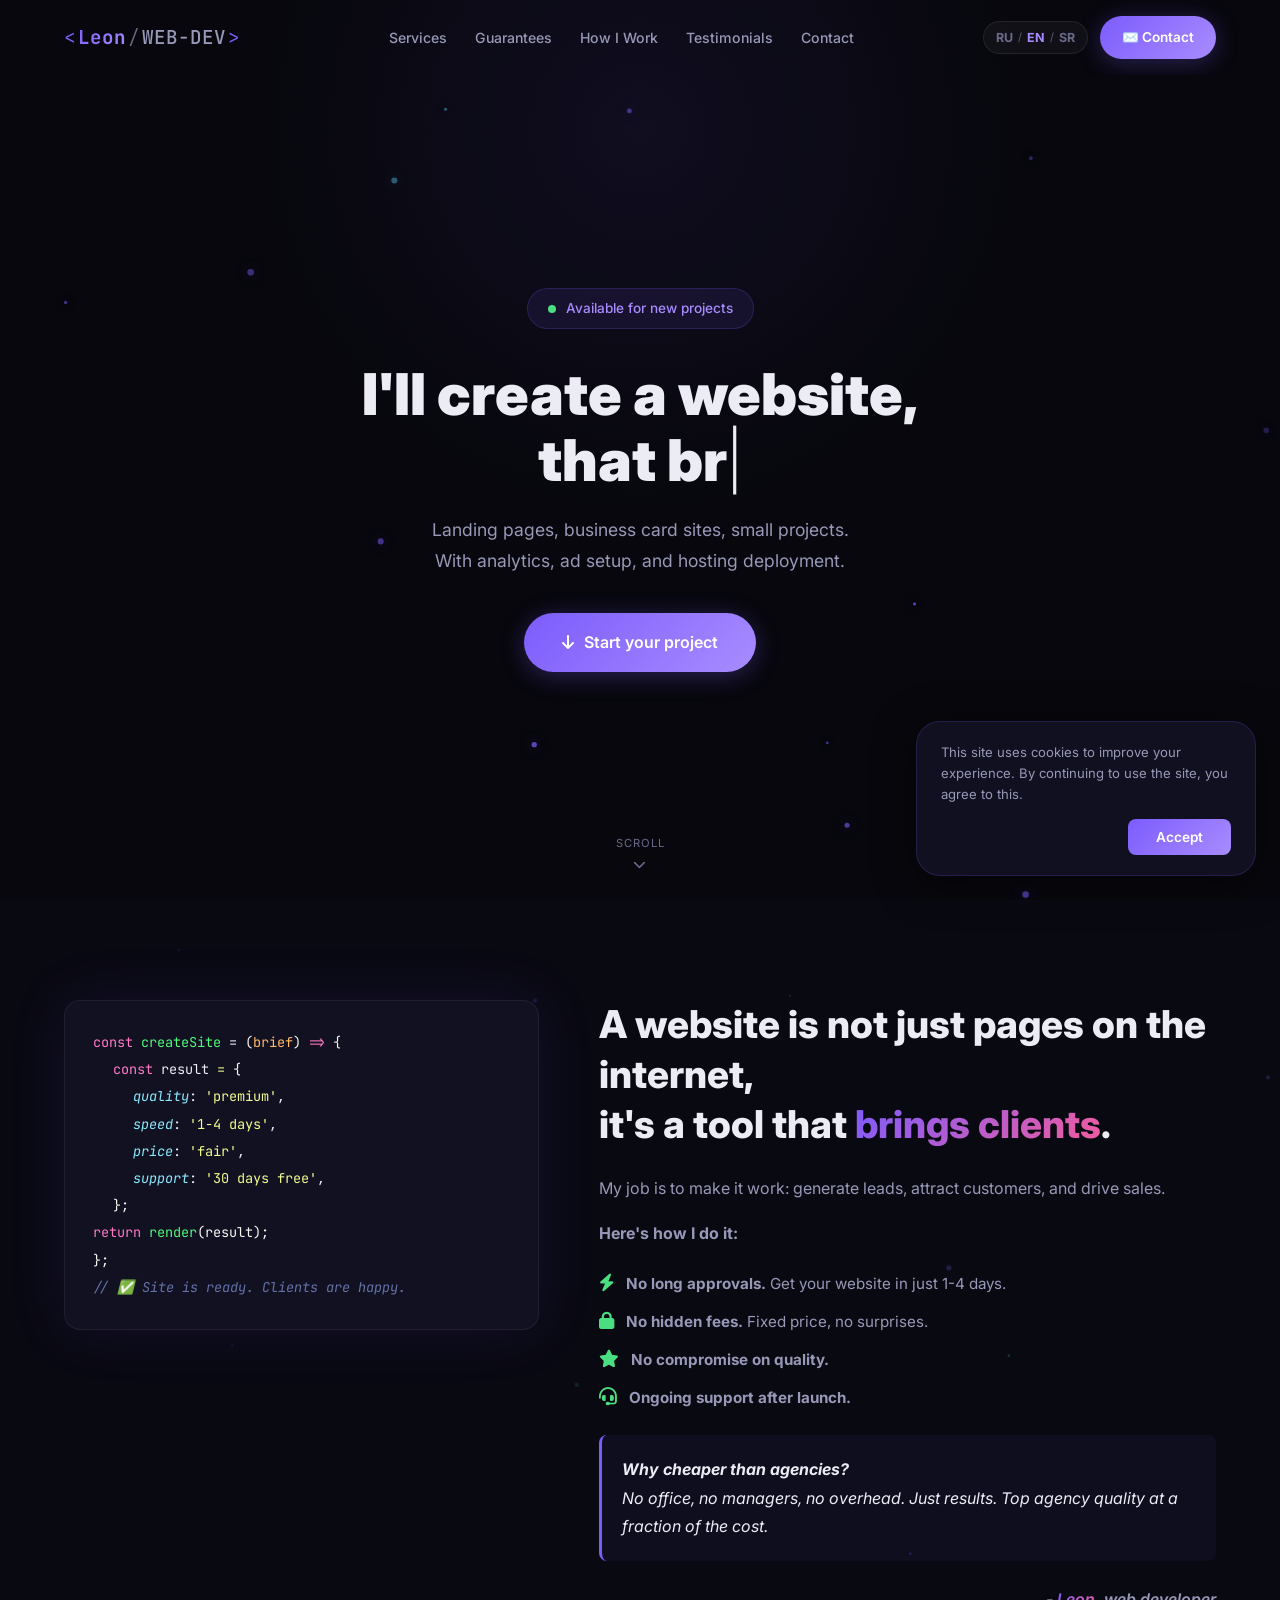
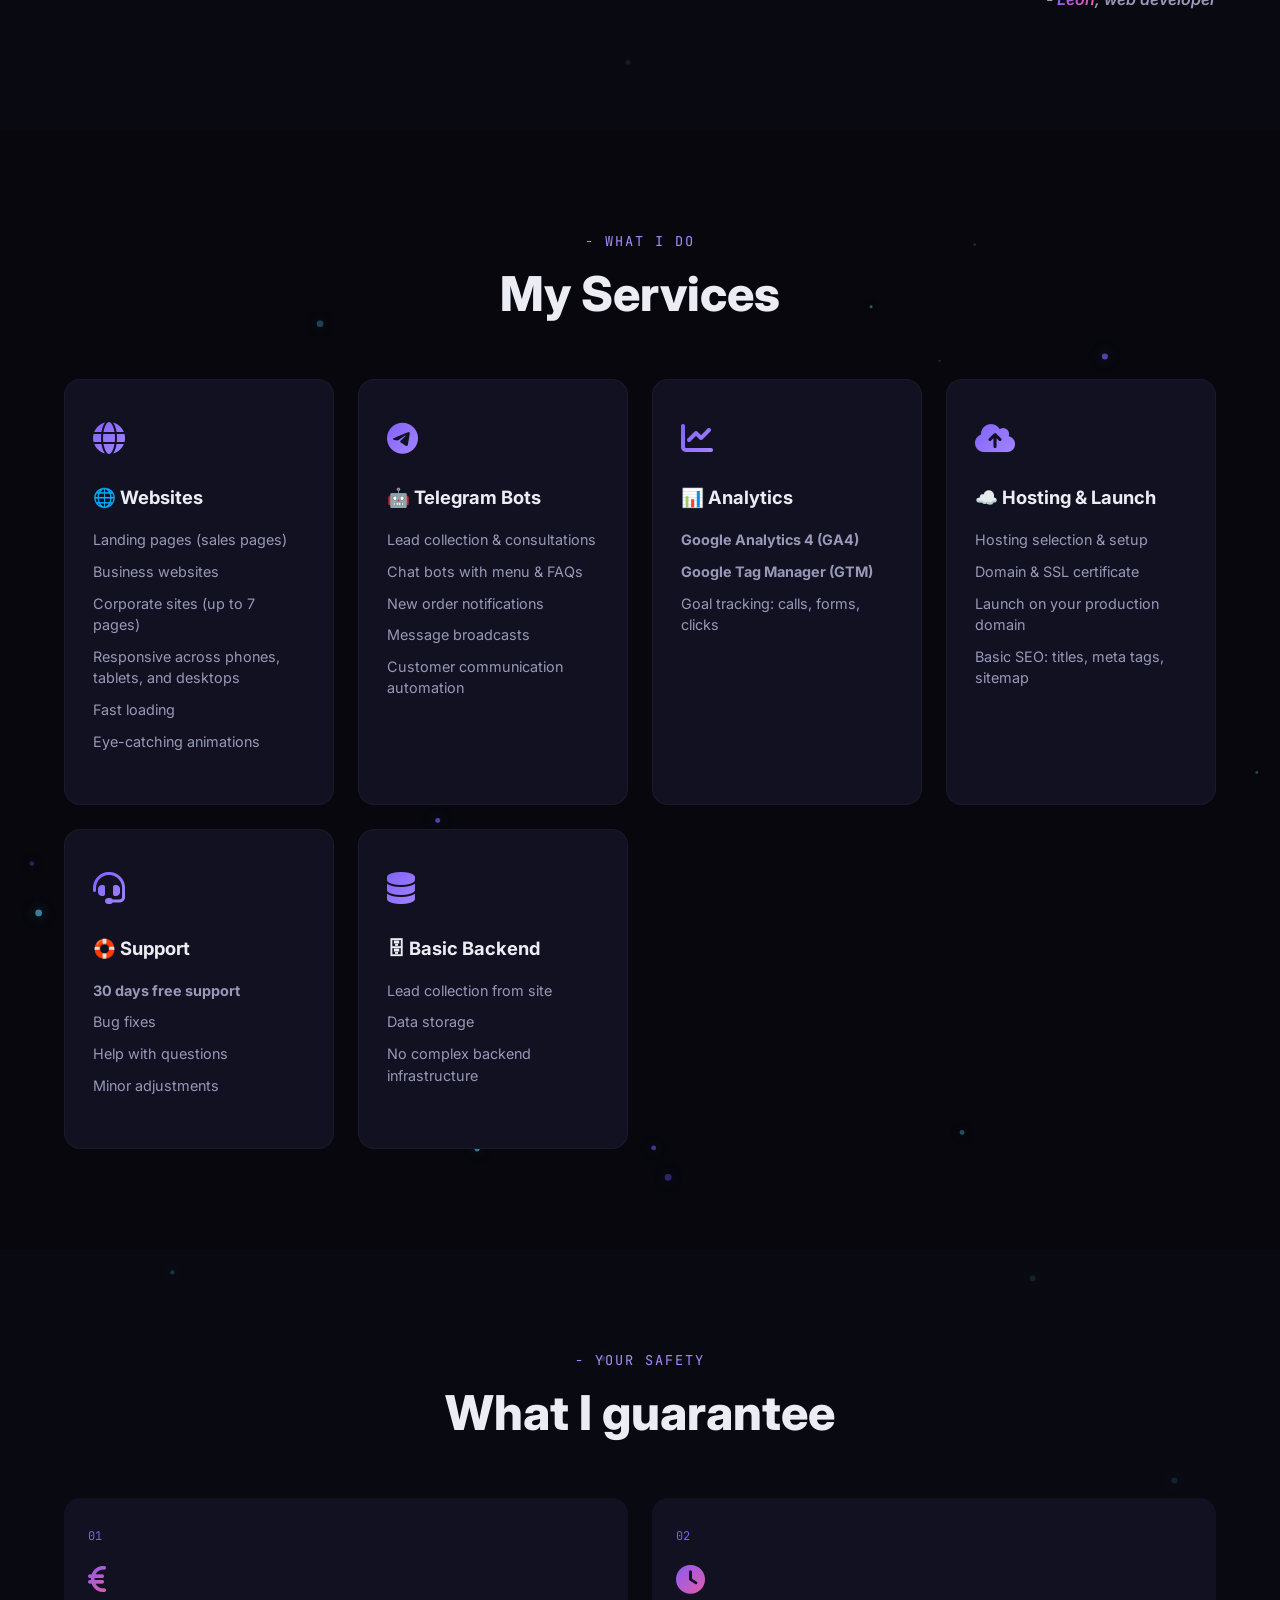
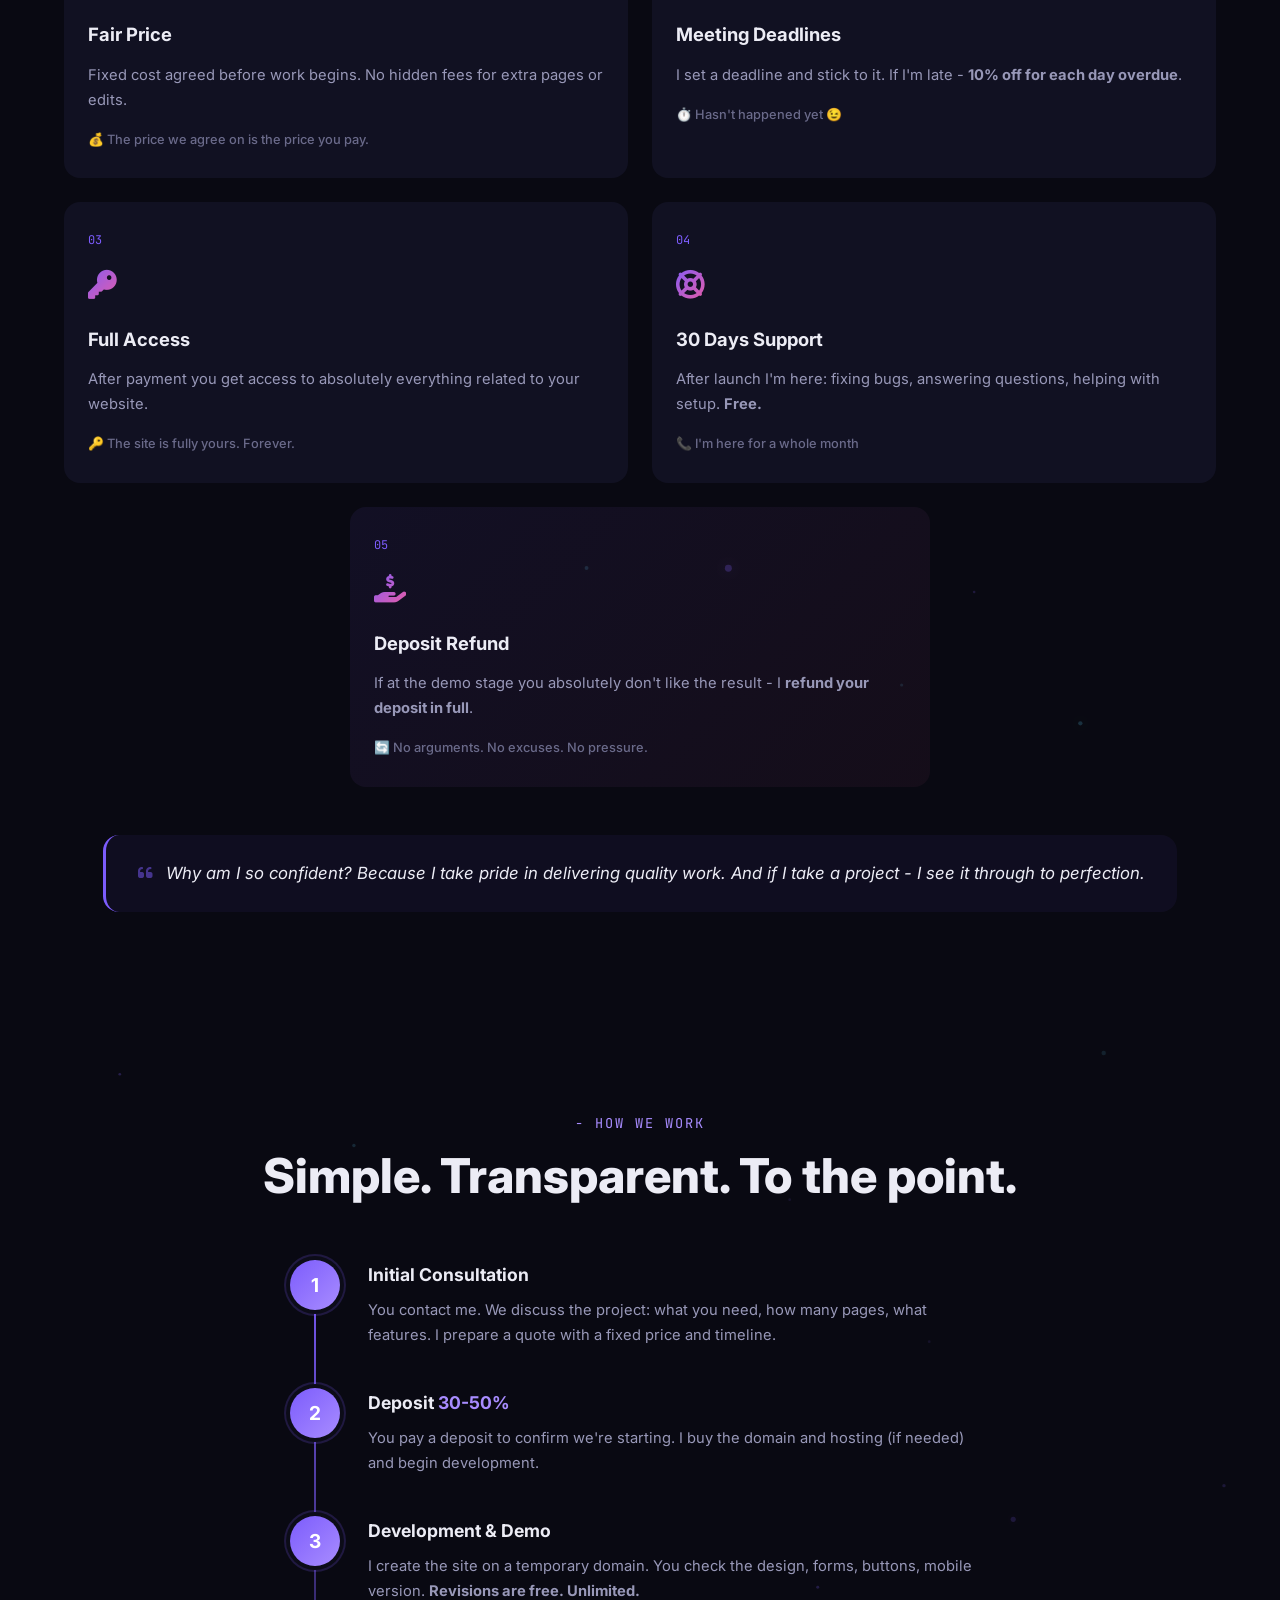
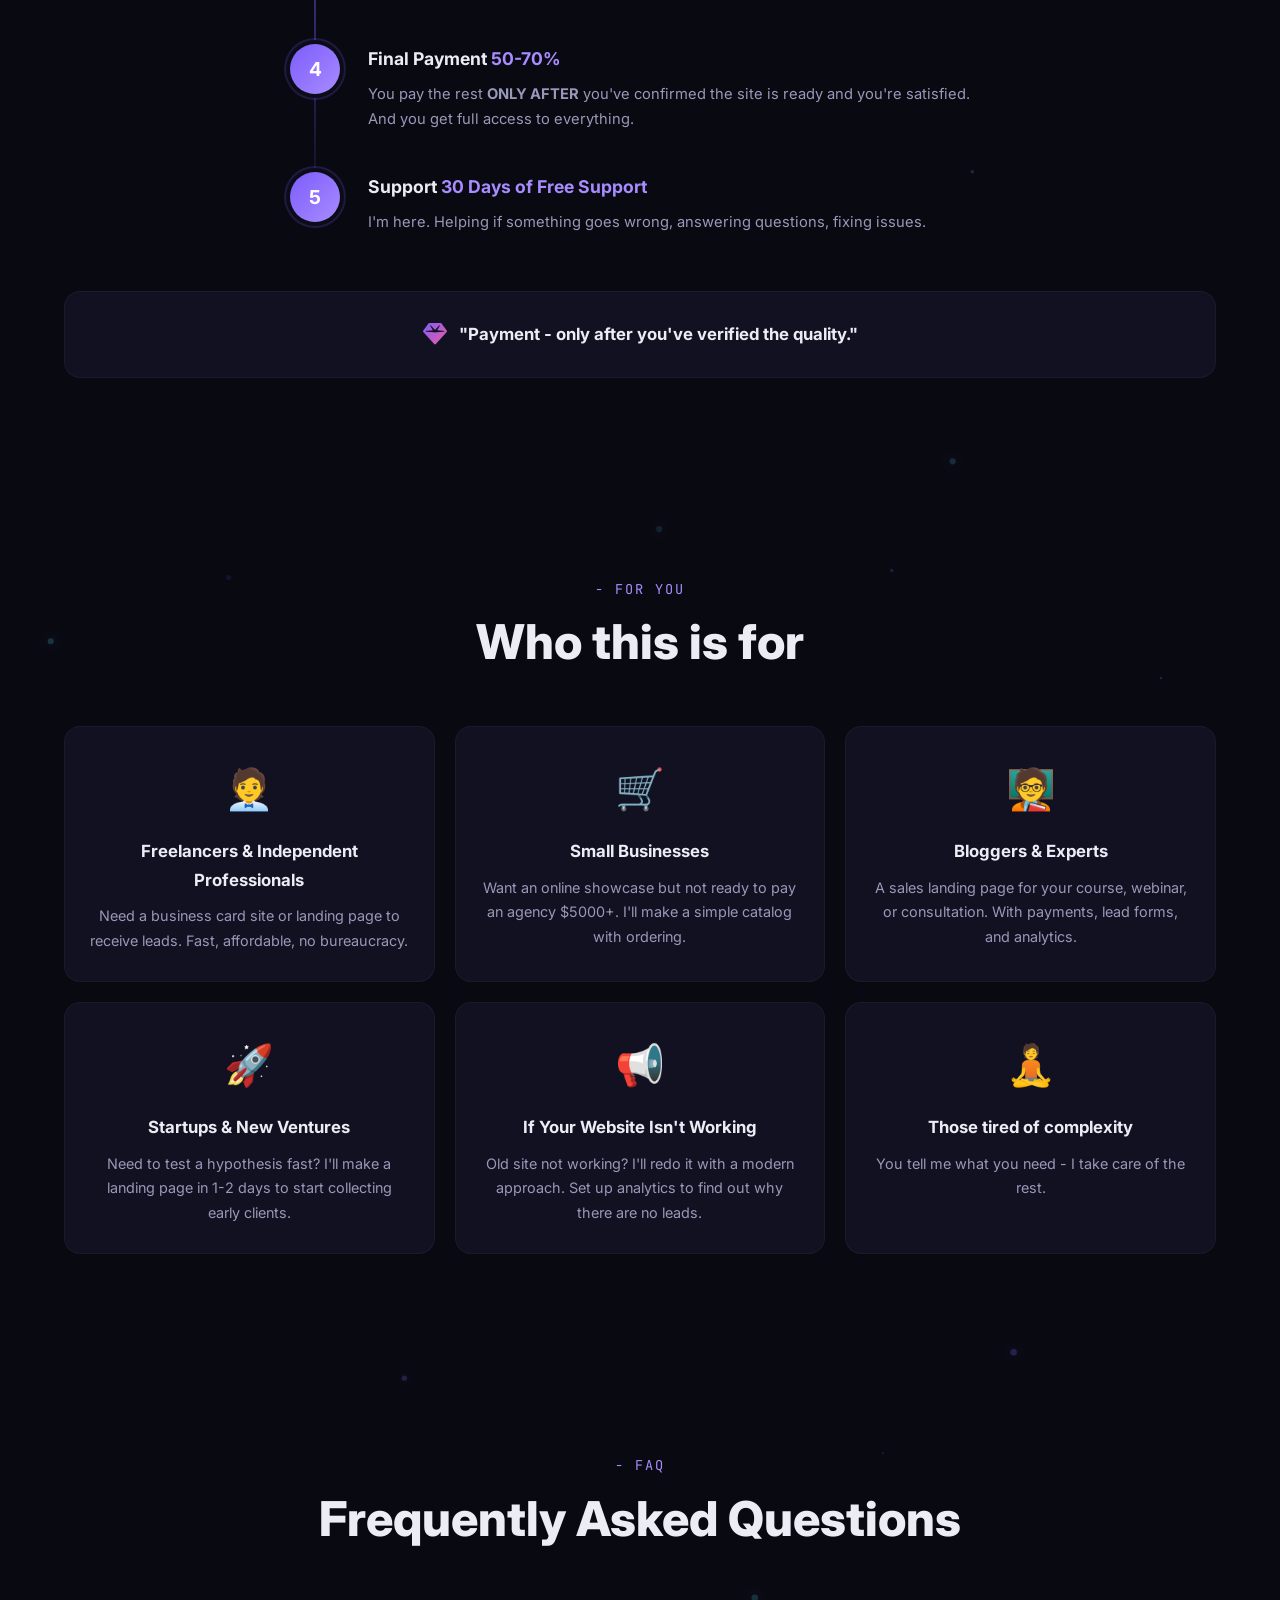
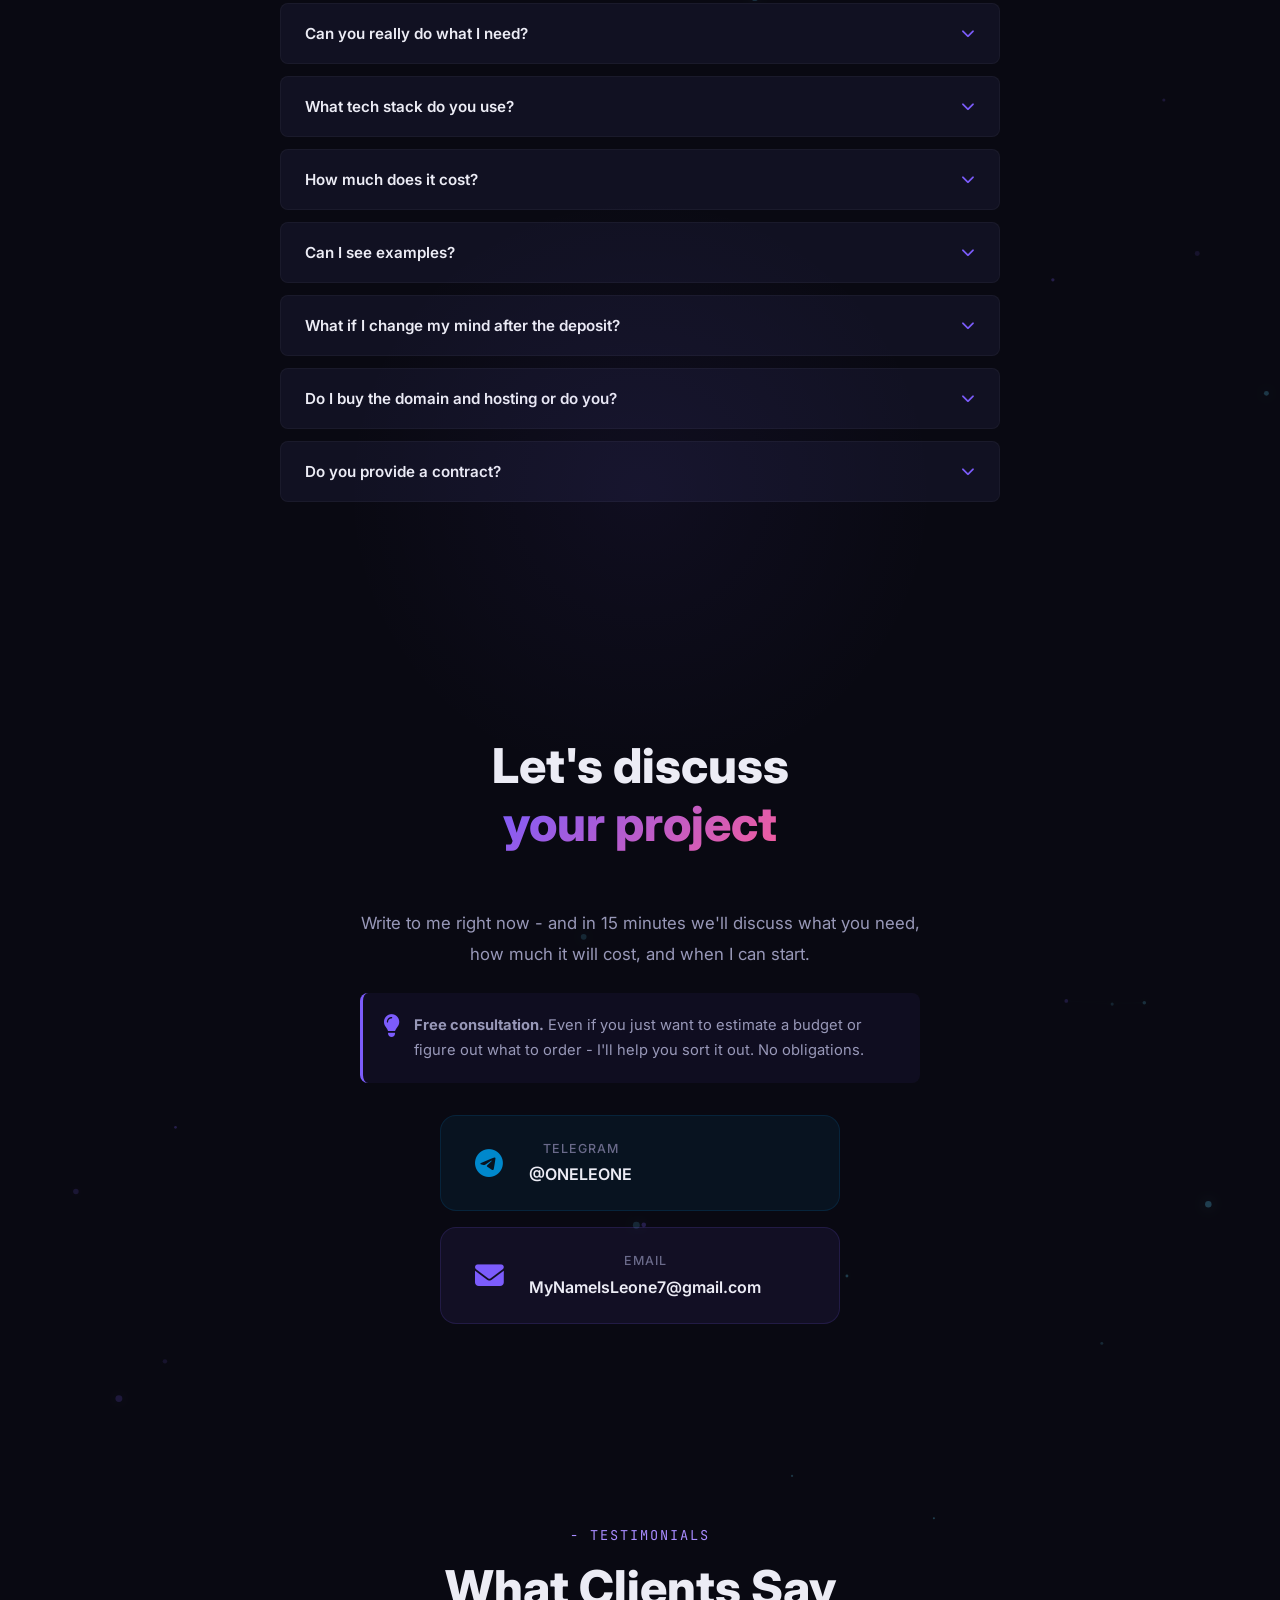
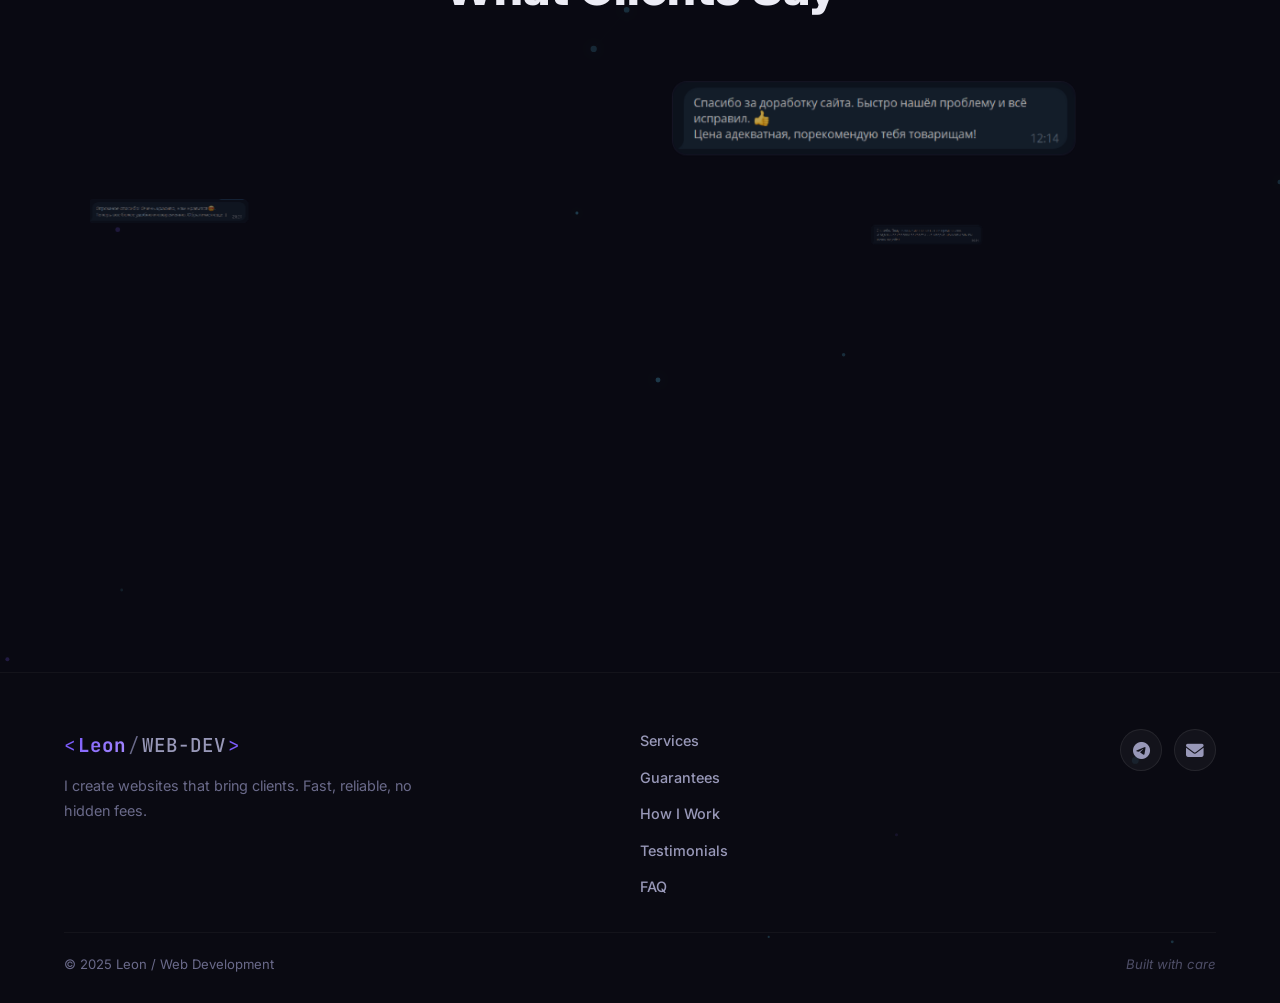
==== commit 2851e973: "Add files via upload" ====
--- a/en/index.html
+++ b/en/index.html
@@ -1,386 +1,394 @@
-<!DOCTYPE html>
-<html lang="en">
-<head>
-    <meta charset="UTF-8" />
-    <meta name="viewport" content="width=device-width, initial-scale=1.0" />
-    <title>Leon | Web Developer - Websites That Bring Clients</title>
-    <link rel="stylesheet" href="../styles.css" />
-    <link rel="preconnect" href="https://fonts.googleapis.com" />
-    <link href="https://fonts.googleapis.com/css2?family=Inter:wght@300;400;500;600;700;800;900&family=JetBrains+Mono:wght@400;500;700&display=swap" rel="stylesheet" />
-    <link rel="stylesheet" href="https://cdnjs.cloudflare.com/ajax/libs/font-awesome/6.5.0/css/all.min.css" />
-</head>
-<body>
-    <canvas id="particles-canvas"></canvas>
-
-    <header class="header" id="header">
-        <div class="container header-container">
-            <a href="#" class="logo">
-                <span class="logo-bracket"><</span>
-                <span class="logo-name">Leon</span>
-                <span class="logo-divider"> / </span>
-                <span class="logo-mono">WEB-DEV</span>
-                <span class="logo-bracket">></span>
-            </a>
-            <nav class="nav" id="nav">
-                <ul class="nav-list">
-                    <li><a href="#services" class="nav-link">Services</a></li>
-                    <li><a href="#guarantees" class="nav-link">Guarantees</a></li>
-                    <li><a href="#process" class="nav-link">How I Work</a></li>
-                    <li><a href="#testimonials" class="nav-link">Testimonials</a></li>
-                    <li><a href="#contact" class="nav-link">Contact</a></li>
-                </ul>
-            </nav>
-            <div class="header-actions">
-                <div class="lang-switch">
-                    <a href="../" class="lang-link">RU</a>
-                    <span class="lang-sep">/</span>
-                    <a href="../en/" class="lang-link active">EN</a>
-                    <span class="lang-sep">/</span>
-                    <a href="../sr/" class="lang-link">SR</a>
-                </div>
-                <a href="#contact" class="btn btn--small btn--primary header-cta">✉️ Contact</a>
-            </div>
-            <button class="burger" id="burger" aria-label="Menu">
-                <span></span><span></span><span></span>
-            </button>
-        </div>
-    </header>
-
-    <section class="hero" id="hero">
-        <div class="hero-glow"></div>
-        <div class="container hero-content">
-            <div class="hero-badge pulse-badge">
-                <span class="badge-dot"></span>
-                Available for new projects
-            </div>
-            <h1 class="hero-title" id="heroTitle">
-                <span class="hero-typing" id="heroTyping"></span><span class="hero-cursor">|</span>
-            </h1>
-            <p class="hero-subtitle">
-                Landing pages, business card sites, small projects.<br />
-                With analytics, ad setup, and hosting deployment.
-            </p>
-            <div class="hero-actions">
-                <a href="#contact" class="btn btn--large btn--primary btn--arrow">
-                    <i class="fas fa-arrow-down"></i> Start your project
-                </a>
-            </div>
-        </div>
-        <div class="scroll-hint">
-            <span>Scroll</span>
-            <i class="fas fa-chevron-down"></i>
-        </div>
-    </section>
-
-    <section class="section about" id="about">
-        <div class="container">
-            <div class="about-grid">
-                <div class="about-visual reveal">
-                    <div class="about-code-block">
-                        <div class="code-line"><span class="code-keyword">const</span> <span class="code-func">createSite</span> = <span class="code-punct">(</span><span class="code-param">brief</span><span class="code-punct">)</span> <span class="code-keyword">=></span> <span class="code-punct">{</span></div>
-                        <div class="code-line code-indent-1"><span class="code-keyword">const</span> result <span class="code-op">=</span> <span class="code-punct">{</span></div>
-                        <div class="code-line code-indent-2"><span class="code-key">quality</span>: <span class="code-string">'premium'</span>,</div>
-                        <div class="code-line code-indent-2"><span class="code-key">speed</span>: <span class="code-string">'1-3 days'</span>,</div>
-                        <div class="code-line code-indent-2"><span class="code-key">price</span>: <span class="code-string">'fair'</span>,</div>
-                        <div class="code-line code-indent-2"><span class="code-key">support</span>: <span class="code-string">'30 days free'</span>,</div>
-                        <div class="code-line code-indent-1"><span class="code-punct">};</span></div>
-                        <div class="code-line"><span class="code-keyword">return</span> <span class="code-function">render</span><span class="code-punct">(result);</span></div>
-                        <div class="code-line"><span class="code-punct">};</span></div>
-                        <div class="code-line code-comment"><span class="code-slash">//</span> ✅ Site is ready. Clients are happy.</div>
-                    </div>
-                </div>
-                <div class="about-text reveal">
-                    <h2 class="section-title-left">
-                        A website is not just pages on the internet,<br />
-                        it's a tool that <span class="gradient-text">brings clients</span>.
-                    </h2>
-                    <p>My job is to make it work: generate leads, attract customers, and drive sales.</p>
-                    <p><strong>Here's how I do it:</strong></p>
-                    <div class="about-values">
-                        <div class="value-item"><span class="value-icon"><i class="fas fa-bolt"></i></span><span><strong>No long approvals.</strong> Get your website in just 1-4 days.</span></div>
-                        <div class="value-item"><span class="value-icon"><i class="fas fa-lock"></i></span><span><strong>No hidden fees.</strong> Fixed price, no surprises.</span></div>
-                        <div class="value-item"><span class="value-icon"><i class="fas fa-star"></i></span><span><strong>No compromise on quality.</strong></span></div>
-                        <div class="value-item"><span class="value-icon"><i class="fas fa-headset"></i></span><span><strong>Ongoing support after launch.</strong></span></div>
-                    </div>
-                    <div class="about-story"><p><strong>Why cheaper than agencies?</strong><br />No office, no managers, no overhead. Just results. Top agency quality at a fraction of the cost.</p></div>
-                    <p class="about-signature">- <span class="gradient-text">Leon</span>, web developer</p>
-                </div>
-            </div>
-        </div>
-    </section>
-
-    <section class="section services" id="services">
-        <div class="container">
-            <div class="section-label reveal">- What I Do</div>
-            <h2 class="section-title reveal">My Services</h2>
-            <div class="services-grid">
-                <div class="service-card reveal reveal-1">
-                    <div class="service-icon"><i class="fas fa-globe"></i></div>
-                    <h3 class="service-title">🌐 Websites</h3>
-                    <ul class="service-list">
-                        <li>Landing pages (sales pages)</li>
-                        <li>Business websites</li>
-                        <li>Corporate sites (up to 7 pages)</li>
-                        <li>Responsive across phones, tablets, and desktops</li>
-                        <li>Fast loading</li>
-                        <li>Eye-catching animations</li>
-                    </ul>
-                </div>
-                <div class="service-card reveal reveal-2">
-                    <div class="service-icon"><i class="fab fa-telegram-plane"></i></div>
-                    <h3 class="service-title">🤖 Telegram Bots</h3>
-                    <ul class="service-list">
-                        <li>Lead collection & consultations</li>
-                        <li>Chat bots with menu & FAQs</li>
-                        <li>New order notifications</li>
-                        <li>Message broadcasts</li>
-                        <li>Customer communication automation</li>
-                    </ul>
-                </div>
-                <div class="service-card reveal reveal-3">
-                    <div class="service-icon"><i class="fas fa-chart-line"></i></div>
-                    <h3 class="service-title">📊 Analytics</h3>
-                    <ul class="service-list">
-                        <li><strong>Google Analytics 4 (GA4)</strong></li>
-                        <li><strong>Google Tag Manager (GTM)</strong></li>
-                        <li>Goal tracking: calls, forms, clicks</li>
-                    </ul>
-                </div>
-                <div class="service-card reveal reveal-4">
-                    <div class="service-icon"><i class="fas fa-cloud-upload-alt"></i></div>
-                    <h3 class="service-title">☁️ Hosting & Launch</h3>
-                    <ul class="service-list">
-                        <li>Hosting selection & setup</li>
-                        <li>Domain & SSL certificate</li>
-                        <li>Launch on your production domain</li>
-                        <li>Basic SEO: titles, meta tags, sitemap</li>
-                    </ul>
-                </div>
-                <div class="service-card reveal reveal-5">
-                    <div class="service-icon"><i class="fas fa-headset"></i></div>
-                    <h3 class="service-title">🛟 Support</h3>
-                    <ul class="service-list">
-                        <li><strong>30 days free support</strong></li>
-                        <li>Bug fixes</li>
-                        <li>Help with questions</li>
-                        <li>Minor adjustments</li>
-                    </ul>
-                </div>
-                <div class="service-card reveal reveal-6">
-                    <div class="service-icon"><i class="fas fa-database"></i></div>
-                    <h3 class="service-title">🗄 Basic Backend</h3>
-                    <ul class="service-list">
-                        <li>Lead collection from site</li>
-                        <li>Data storage</li>
-                        <li>No complex backend infrastructure</li>
-                    </ul>
-                </div>
-            </div>
-        </div>
-    </section>
-
-    <section class="section guarantees" id="guarantees">
-        <div class="container">
-            <div class="section-label reveal">- Your Safety</div>
-            <h2 class="section-title reveal">What I guarantee</h2>
-            <div class="guarantees-grid">
-                <div class="guarantee-card reveal reveal-1">
-                    <div class="guarantee-badge">01</div>
-                    <div class="guarantee-icon"><i class="fas fa-euro-sign"></i></div>
-                    <h4>Fair Price</h4>
-                    <p>Fixed cost agreed before work begins. No hidden fees for extra pages or edits.</p>
-                    <div class="guarantee-tag">💰 The price we agree on is the price you pay.</div>
-                </div>
-                <div class="guarantee-card reveal reveal-2">
-                    <div class="guarantee-badge">02</div>
-                    <div class="guarantee-icon"><i class="fas fa-clock"></i></div>
-                    <h4>Meeting Deadlines</h4>
-                    <p>I set a deadline and stick to it. If I'm late - <strong>10% off for each day overdue</strong>.</p>
-                    <div class="guarantee-tag">⏱️ Hasn't happened yet 😉</div>
-                </div>
-                <div class="guarantee-card reveal reveal-3">
-                    <div class="guarantee-badge">03</div>
-                    <div class="guarantee-icon"><i class="fas fa-key"></i></div>
-                    <h4>Full Access</h4>
-                    <p>After payment you get access to absolutely everything related to your website.</p>
-                    <div class="guarantee-tag">🔑 The site is fully yours. Forever.</div>
-                </div>
-                <div class="guarantee-card reveal reveal-4">
-                    <div class="guarantee-badge">04</div>
-                    <div class="guarantee-icon"><i class="fas fa-life-ring"></i></div>
-                    <h4>30 Days Support</h4>
-                    <p>After launch I'm here: fixing bugs, answering questions, helping with setup. <strong>Free.</strong></p>
-                    <div class="guarantee-tag">📞 I'm here for a whole month</div>
-                </div>
-                <div class="guarantee-card guarantee-card--special reveal reveal-5">
-                    <div class="guarantee-badge">05</div>
-                    <div class="guarantee-icon"><i class="fas fa-hand-holding-usd"></i></div>
-                    <h4>Deposit Refund</h4>
-                    <p>If at the demo stage you absolutely don't like the result - I <strong>refund your deposit in full</strong>.</p>
-                    <div class="guarantee-tag">🔄 No arguments. No excuses. No pressure.</div>
-                </div>
-            </div>
-            <div class="guarantee-cta reveal">
-                <div class="guarantee-quote">
-                    <i class="fas fa-quote-left"></i>
-                    Why am I so confident? Because I take pride in delivering quality work. And if I take a project - I see it through to perfection.
-                </div>
-            </div>
-        </div>
-    </section>
-
-    <section class="section process" id="process">
-        <div class="container">
-            <div class="section-label reveal">- How We Work</div>
-            <h2 class="section-title reveal">Simple. Transparent. To the point.</h2>
-            <div class="process-timeline">
-                <div class="process-step reveal">
-                    <div class="step-number">1</div>
-                    <div class="step-content">
-                        <h4>Initial Consultation</h4>
-                        <p>You contact me. We discuss the project: what you need, how many pages, what features. I prepare a quote with a fixed price and timeline.</p>
-                    </div>
-                </div>
-                <div class="process-step reveal">
-                    <div class="step-number">2</div>
-                    <div class="step-content">
-                        <h4>Deposit <span class="step-highlight">30-50%</span></h4>
-                        <p>You pay a deposit to confirm we're starting. I buy the domain and hosting (if needed) and begin development.</p>
-                    </div>
-                </div>
-                <div class="process-step reveal">
-                    <div class="step-number">3</div>
-                    <div class="step-content">
-                        <h4>Development & Demo</h4>
-                        <p>I create the site on a temporary domain. You check the design, forms, buttons, mobile version. <strong>Revisions are free. Unlimited.</strong></p>
-                    </div>
-                </div>
-                <div class="process-step reveal">
-                    <div class="step-number">4</div>
-                    <div class="step-content">
-                        <h4>Final Payment <span class="step-highlight">50-70%</span></h4>
-                        <p>You pay the rest <strong>ONLY AFTER</strong> you've confirmed the site is ready and you're satisfied. And you get full access to everything.</p>
-                    </div>
-                </div>
-                <div class="process-step reveal">
-                    <div class="step-number">5</div>
-                    <div class="step-content">
-                        <h4>Support <span class="step-highlight">30 Days of Free Support</span></h4>
-                        <p>I'm here. Helping if something goes wrong, answering questions, fixing issues.</p>
-                    </div>
-                </div>
-            </div>
-            <div class="process-rule reveal">
-                <i class="fas fa-gem"></i>
-                <p><strong>"Payment - only after you've verified the quality."</strong></p>
-            </div>
-        </div>
-    </section>
-
-    <section class="section audience" id="audience">
-        <div class="container">
-            <div class="section-label reveal">- For You</div>
-            <h2 class="section-title reveal">Who this is for</h2>
-            <div class="audience-grid">
-                <div class="audience-card reveal reveal-1"><div class="audience-emoji">🧑‍💼</div><h4>Freelancers & Independent Professionals</h4><p>Need a business card site or landing page to receive leads. Fast, affordable, no bureaucracy.</p></div>
-                <div class="audience-card reveal reveal-2"><div class="audience-emoji">🛒</div><h4>Small Businesses</h4><p>Want an online showcase but not ready to pay an agency $5000+. I'll make a simple catalog with ordering.</p></div>
-                <div class="audience-card reveal reveal-3"><div class="audience-emoji">🧑‍🏫</div><h4>Bloggers & Experts</h4><p>A sales landing page for your course, webinar, or consultation. With payments, lead forms, and analytics.</p></div>
-                <div class="audience-card reveal reveal-4"><div class="audience-emoji">🚀</div><h4>Startups & New Ventures</h4><p>Need to test a hypothesis fast? I'll make a landing page in 1-2 days to start collecting early clients.</p></div>
-                <div class="audience-card reveal reveal-5"><div class="audience-emoji">📢</div><h4>If Your Website Isn't Working</h4><p>Old site not working? I'll redo it with a modern approach. Set up analytics to find out why there are no leads.</p></div>
-                <div class="audience-card reveal reveal-6"><div class="audience-emoji">🧘</div><h4>Those tired of complexity</h4><p>You tell me what you need - I take care of the rest.</p></div>
-            </div>
-        </div>
-    </section>
-
-    <section class="section faq" id="faq">
-        <div class="container">
-            <div class="section-label reveal">- FAQ</div>
-            <h2 class="section-title reveal">Frequently Asked Questions</h2>
-            <div class="faq-list reveal">
-                <div class="faq-item"><button class="faq-question"><span>Can you really do what I need?</span><i class="fas fa-chevron-down"></i></button><div class="faq-answer"><p>Let's discuss it. If I know how to do it - I'll take it on and deliver it properly. If not - I'll be honest and won't waste your time.</p></div></div>
-                <div class="faq-item"><button class="faq-question"><span>What tech stack do you use?</span><i class="fas fa-chevron-down"></i></button><div class="faq-answer"><p><strong>Vibecoding</strong> - I combine manual development with AI tools to build sites 3-5x faster. But for you, what matters is the result, not the method 😉</p></div></div>
-                <div class="faq-item"><button class="faq-question"><span>How much does it cost?</span><i class="fas fa-chevron-down"></i></button><div class="faq-answer"><p>It depends on complexity. Starting prices:</p><ul class="faq-prices"><li><span class="faq-price-label">Landing page (1 page)</span><span class="faq-price-value">from 299€</span></li><li><span class="faq-price-label">Business website (up to 7 pages)</span><span class="faq-price-value">from 999€</span></li><li><span class="faq-price-label">With analytics + GTM + hosting</span><span class="faq-price-value">120€</span></li><li><span class="faq-price-label">Website revisions</span><span class="faq-price-value">from 15€</span></li></ul><p>I'll give the exact price after discussing your task.</p></div></div>
-                <div class="faq-item"><button class="faq-question"><span>Can I see examples?</span><i class="fas fa-chevron-down"></i></button><div class="faq-answer"><p>Yes, I share examples in private conversation. Write to me and I'll show you what I can do.</p></div></div>
-                <div class="faq-item"><button class="faq-question"><span>What if I change my mind after the deposit?</span><i class="fas fa-chevron-down"></i></button><div class="faq-answer"><p>If I've already started and we can't find a solution - I <strong>refund your deposit</strong>. No hard feelings, no arguments. That's my guarantee.</p></div></div>
-                <div class="faq-item"><button class="faq-question"><span>How will I edit the site myself?</span><i class="fas fa-chevron-down"></i></button><div class="faq-answer"><p>I'll create an easy admin panel that even a beginner can use. Adding text, changing photos, or editing contacts is intuitive. If you have questions - I'll help for free in the first 30 days.</p></div></div>
-                <div class="faq-item"><button class="faq-question"><span>Do I buy the domain and hosting or do you?</span><i class="fas fa-chevron-down"></i></button><div class="faq-answer"><p>Either way works. If you want - I'll buy, set up, and show you how to pay going forward. If you want to do it yourself - I'll help you choose and connect everything.</p></div></div>
-                <div class="faq-item"><button class="faq-question"><span>Do you provide a contract?</span><i class="fas fa-chevron-down"></i></button><div class="faq-answer"><p>Yes. Either an official contract (for self-employed or businesses) or a written agreement in messenger - whichever is more convenient for you.</p></div></div>
-            </div>
-        </div>
-    </section>
-
-    <section class="section contact" id="contact">
-        <div class="container">
-            <div class="section-label reveal">- Contact</div>
-            <h2 class="section-title reveal">
-                Let's discuss<br />
-                <span class="gradient-text">your project</span>
-            </h2>
-            <div class="contact-wrapper reveal">
-                <p class="contact-text">Write to me right now - and in 15 minutes we'll discuss what you need, how much it will cost, and when I can start.</p>
-                <div class="contact-highlight"><i class="fas fa-lightbulb"></i><p><strong>Free consultation.</strong> Even if you just want to estimate a budget or figure out what to order - I'll help you sort it out. No obligations.</p></div>
-                <div class="contact-links">
-                    <a href="https://t.me/ONELEONE" target="_blank" class="contact-link-btn telegram">
-                        <i class="fab fa-telegram-plane"></i>
-                        <span>
-                            <span class="contact-link-label">Telegram</span>
-                            <span class="contact-link-value">@ONELEONE</span>
-                        </span>
-                    </a>
-                    <a href="mailto:MyNameIsLeone7@gmail.com" class="contact-link-btn email">
-                        <i class="fas fa-envelope"></i>
-                        <span>
-                            <span class="contact-link-label">Email</span>
-                            <span class="contact-link-value">MyNameIsLeone7@gmail.com</span>
-                        </span>
-                    </a>
-                </div>
-            </div>
-        </div>
-    </section>
-
-    <section class="section testimonials" id="testimonials">
-        <div class="container">
-            <div class="section-label reveal">- Testimonials</div>
-            <h2 class="section-title reveal">What Clients Say</h2>
-
-            <div class="carousel-3d-wrap">
-                <div class="carousel-3d" id="carousel3d">
-                    <div class="testimonial-card carousel-card" data-id="review-1">
-                        <img src="../Screens/Screenshot_1.png" alt="Review 1" class="testimonial-screenshot" />
-                    </div>
-
-                    <div class="testimonial-card carousel-card" data-id="review-2">
-                        <img src="../Screens/Screenshot_2.png" alt="Review 2" class="testimonial-screenshot" />
-                    </div>
-
-                    <div class="testimonial-card carousel-card" data-id="review-3">
-                        <img src="../Screens/Screenshot_3.png" alt="Review 3" class="testimonial-screenshot" />
-                    </div>
-                </div>
-            </div>
-        </div>
-    </section>
-
-    <footer class="footer">
-        <div class="container">
-            <div class="footer-main">
-                <div class="footer-brand">
-                    <a href="#" class="logo"><span class="logo-bracket"><</span><span class="logo-name">Leon</span><span class="logo-divider"> / </span><span class="logo-mono">WEB-DEV</span><span class="logo-bracket">></span></a>
-                    <p class="footer-desc">I create websites that bring clients. Fast, reliable, no hidden fees.</p>
-                </div>
-                <div class="footer-links"><a href="#services">Services</a><a href="#guarantees">Guarantees</a><a href="#process">How I Work</a><a href="#testimonials">Testimonials</a><a href="#faq">FAQ</a></div>
-                <div class="footer-social"><a href="https://t.me/ONELEONE" target="_blank" class="social-link"><i class="fab fa-telegram-plane"></i></a><a href="mailto:MyNameIsLeone7@gmail.com" class="social-link"><i class="fas fa-envelope"></i></a></div>
-            </div>
-            <div class="footer-bottom"><p>&copy; 2025 Leon / Web Development</p><p class="footer-soul">Built with care</p></div>
-        </div>
-    </footer>
-
-    <div class="cookie-bar" id="cookieBar">
-        <p class="cookie-text">This site uses cookies to improve your experience. By continuing to use the site, you agree to this.</p>
-        <button class="cookie-btn" id="cookieAccept">Accept</button>
-    </div>
-
-    <script src="../script.js"></script>
-</body>
-</html>
+﻿<!DOCTYPE html>
+<html lang="en">
+<head>
+    <meta charset="UTF-8" />
+    <meta name="viewport" content="width=device-width, initial-scale=1.0" />
+    <title>Leon | Web Developer - Websites That Bring Clients</title>
+    <link rel="stylesheet" href="../styles.css" />
+    <link rel="preconnect" href="https://fonts.googleapis.com" />
+    <link href="https://fonts.googleapis.com/css2?family=Inter:wght@300;400;500;600;700;800;900&family=JetBrains+Mono:wght@400;500;700&display=swap" rel="stylesheet" />
+    <link rel="stylesheet" href="https://cdnjs.cloudflare.com/ajax/libs/font-awesome/6.5.0/css/all.min.css" />
+
+    <!-- Google tag (gtag.js) -->
+    <script async src="https://www.googletagmanager.com/gtag/js?id=G-P8C78F0GKL"></script>
+    <script>
+      window.dataLayer = window.dataLayer || [];
+      function gtag(){dataLayer.push(arguments);}
+      gtag('js', new Date());
+      gtag('config', 'G-P8C78F0GKL');
+    </script>
+</head>
+<body>
+    <canvas id="particles-canvas"></canvas>
+
+    <header class="header" id="header">
+        <div class="container header-container">
+            <a href="#" class="logo">
+                <span class="logo-bracket"><</span>
+                <span class="logo-name">Leon</span>
+                <span class="logo-divider"> / </span>
+                <span class="logo-mono">WEB-DEV</span>
+                <span class="logo-bracket">></span>
+            </a>
+            <nav class="nav" id="nav">
+                <ul class="nav-list">
+                    <li><a href="#services" class="nav-link">Services</a></li>
+                    <li><a href="#guarantees" class="nav-link">Guarantees</a></li>
+                    <li><a href="#process" class="nav-link">How I Work</a></li>
+                    <li><a href="#testimonials" class="nav-link">Testimonials</a></li>
+                    <li><a href="#contact" class="nav-link">Contact</a></li>
+                </ul>
+            </nav>
+            <div class="header-actions">
+                <div class="lang-switch">
+                    <a href="../" class="lang-link">RU</a>
+                    <span class="lang-sep">/</span>
+                    <a href="../en/" class="lang-link active">EN</a>
+                    <span class="lang-sep">/</span>
+                    <a href="../sr/" class="lang-link">SR</a>
+                </div>
+                <a href="#contact" class="btn btn--small btn--primary header-cta">✉️ Contact</a>
+            </div>
+            <button class="burger" id="burger" aria-label="Menu">
+                <span></span><span></span><span></span>
+            </button>
+        </div>
+    </header>
+
+    <section class="hero" id="hero">
+        <div class="hero-glow"></div>
+        <div class="container hero-content">
+            <div class="hero-badge pulse-badge">
+                <span class="badge-dot"></span>
+                Available for new projects
+            </div>
+            <h1 class="hero-title" id="heroTitle">
+                <span class="hero-typing" id="heroTyping"></span><span class="hero-cursor">|</span>
+            </h1>
+            <p class="hero-subtitle">
+                Landing pages, business card sites, small projects.<br />
+                With analytics, ad setup, and hosting deployment.
+            </p>
+            <div class="hero-actions">
+                <a href="#contact" class="btn btn--large btn--primary btn--arrow">
+                    <i class="fas fa-arrow-down"></i> Start your project
+                </a>
+            </div>
+        </div>
+        <div class="scroll-hint">
+            <span>Scroll</span>
+            <i class="fas fa-chevron-down"></i>
+        </div>
+    </section>
+
+    <section class="section about" id="about">
+        <div class="container">
+            <div class="about-grid">
+                <div class="about-visual reveal">
+                    <div class="about-code-block">
+                        <div class="code-line"><span class="code-keyword">const</span> <span class="code-func">createSite</span> = <span class="code-punct">(</span><span class="code-param">brief</span><span class="code-punct">)</span> <span class="code-keyword">=></span> <span class="code-punct">{</span></div>
+                        <div class="code-line code-indent-1"><span class="code-keyword">const</span> result <span class="code-op">=</span> <span class="code-punct">{</span></div>
+                        <div class="code-line code-indent-2"><span class="code-key">quality</span>: <span class="code-string">'premium'</span>,</div>
+                        <div class="code-line code-indent-2"><span class="code-key">speed</span>: <span class="code-string">'1-4 days'</span>,</div>
+                        <div class="code-line code-indent-2"><span class="code-key">price</span>: <span class="code-string">'fair'</span>,</div>
+                        <div class="code-line code-indent-2"><span class="code-key">support</span>: <span class="code-string">'30 days free'</span>,</div>
+                        <div class="code-line code-indent-1"><span class="code-punct">};</span></div>
+                        <div class="code-line"><span class="code-keyword">return</span> <span class="code-function">render</span><span class="code-punct">(result);</span></div>
+                        <div class="code-line"><span class="code-punct">};</span></div>
+                        <div class="code-line code-comment"><span class="code-slash">//</span> ✅ Site is ready. Clients are happy.</div>
+                    </div>
+                </div>
+                <div class="about-text reveal">
+                    <h2 class="section-title-left">
+                        A website is not just pages on the internet,<br />
+                        it's a tool that <span class="gradient-text">brings clients</span>.
+                    </h2>
+                    <p>My job is to make it work: generate leads, attract customers, and drive sales.</p>
+                    <p><strong>Here's how I do it:</strong></p>
+                    <div class="about-values">
+                        <div class="value-item"><span class="value-icon"><i class="fas fa-bolt"></i></span><span><strong>No long approvals.</strong> Get your website in just 1-4 days.</span></div>
+                        <div class="value-item"><span class="value-icon"><i class="fas fa-lock"></i></span><span><strong>No hidden fees.</strong> Fixed price, no surprises.</span></div>
+                        <div class="value-item"><span class="value-icon"><i class="fas fa-star"></i></span><span><strong>No compromise on quality.</strong></span></div>
+                        <div class="value-item"><span class="value-icon"><i class="fas fa-headset"></i></span><span><strong>Ongoing support after launch.</strong></span></div>
+                    </div>
+                    <div class="about-story"><p><strong>Why cheaper than agencies?</strong><br />No office, no managers, no overhead. Just results. Top agency quality at a fraction of the cost.</p></div>
+                    <p class="about-signature">- <span class="gradient-text">Leon</span>, web developer</p>
+                </div>
+            </div>
+        </div>
+    </section>
+
+    <section class="section services" id="services">
+        <div class="container">
+            <div class="section-label reveal">- What I Do</div>
+            <h2 class="section-title reveal">My Services</h2>
+            <div class="services-grid">
+                <div class="service-card reveal reveal-1">
+                    <div class="service-icon"><i class="fas fa-globe"></i></div>
+                    <h3 class="service-title">🌐 Websites</h3>
+                    <ul class="service-list">
+                        <li>Landing pages (sales pages)</li>
+                        <li>Business websites</li>
+                        <li>Corporate sites (up to 7 pages)</li>
+                        <li>Responsive across phones, tablets, and desktops</li>
+                        <li>Fast loading</li>
+                        <li>Eye-catching animations</li>
+                    </ul>
+                </div>
+                <div class="service-card reveal reveal-2">
+                    <div class="service-icon"><i class="fab fa-telegram-plane"></i></div>
+                    <h3 class="service-title">🤖 Telegram Bots</h3>
+                    <ul class="service-list">
+                        <li>Lead collection & consultations</li>
+                        <li>Chat bots with menu & FAQs</li>
+                        <li>New order notifications</li>
+                        <li>Message broadcasts</li>
+                        <li>Customer communication automation</li>
+                    </ul>
+                </div>
+                <div class="service-card reveal reveal-3">
+                    <div class="service-icon"><i class="fas fa-chart-line"></i></div>
+                    <h3 class="service-title">📊 Analytics</h3>
+                    <ul class="service-list">
+                        <li><strong>Google Analytics 4 (GA4)</strong></li>
+                        <li><strong>Google Tag Manager (GTM)</strong></li>
+                        <li>Goal tracking: calls, forms, clicks</li>
+                    </ul>
+                </div>
+                <div class="service-card reveal reveal-4">
+                    <div class="service-icon"><i class="fas fa-cloud-upload-alt"></i></div>
+                    <h3 class="service-title">☁️ Hosting & Launch</h3>
+                    <ul class="service-list">
+                        <li>Hosting selection & setup</li>
+                        <li>Domain & SSL certificate</li>
+                        <li>Launch on your production domain</li>
+                        <li>Basic SEO: titles, meta tags, sitemap</li>
+                    </ul>
+                </div>
+                <div class="service-card reveal reveal-5">
+                    <div class="service-icon"><i class="fas fa-headset"></i></div>
+                    <h3 class="service-title">🛟 Support</h3>
+                    <ul class="service-list">
+                        <li><strong>30 days free support</strong></li>
+                        <li>Bug fixes</li>
+                        <li>Help with questions</li>
+                        <li>Minor adjustments</li>
+                    </ul>
+                </div>
+                <div class="service-card reveal reveal-6">
+                    <div class="service-icon"><i class="fas fa-database"></i></div>
+                    <h3 class="service-title">🗄 Basic Backend</h3>
+                    <ul class="service-list">
+                        <li>Lead collection from site</li>
+                        <li>Data storage</li>
+                        <li>No complex backend infrastructure</li>
+                    </ul>
+                </div>
+            </div>
+        </div>
+    </section>
+
+    <section class="section guarantees" id="guarantees">
+        <div class="container">
+            <div class="section-label reveal">- Your Safety</div>
+            <h2 class="section-title reveal">What I guarantee</h2>
+            <div class="guarantees-grid">
+                <div class="guarantee-card reveal reveal-1">
+                    <div class="guarantee-badge">01</div>
+                    <div class="guarantee-icon"><i class="fas fa-euro-sign"></i></div>
+                    <h4>Fair Price</h4>
+                    <p>Fixed cost agreed before work begins. No hidden fees for extra pages or edits.</p>
+                    <div class="guarantee-tag">💰 The price we agree on is the price you pay.</div>
+                </div>
+                <div class="guarantee-card reveal reveal-2">
+                    <div class="guarantee-badge">02</div>
+                    <div class="guarantee-icon"><i class="fas fa-clock"></i></div>
+                    <h4>Meeting Deadlines</h4>
+                    <p>I set a deadline and stick to it. If I'm late - <strong>10% off for each day overdue</strong>.</p>
+                    <div class="guarantee-tag">⏱️ Hasn't happened yet 😉</div>
+                </div>
+                <div class="guarantee-card reveal reveal-3">
+                    <div class="guarantee-badge">03</div>
+                    <div class="guarantee-icon"><i class="fas fa-key"></i></div>
+                    <h4>Full Access</h4>
+                    <p>After payment you get access to absolutely everything related to your website.</p>
+                    <div class="guarantee-tag">🔑 The site is fully yours. Forever.</div>
+                </div>
+                <div class="guarantee-card reveal reveal-4">
+                    <div class="guarantee-badge">04</div>
+                    <div class="guarantee-icon"><i class="fas fa-life-ring"></i></div>
+                    <h4>30 Days Support</h4>
+                    <p>After launch I'm here: fixing bugs, answering questions, helping with setup. <strong>Free.</strong></p>
+                    <div class="guarantee-tag">📞 I'm here for a whole month</div>
+                </div>
+                <div class="guarantee-card guarantee-card--special reveal reveal-5">
+                    <div class="guarantee-badge">05</div>
+                    <div class="guarantee-icon"><i class="fas fa-hand-holding-usd"></i></div>
+                    <h4>Deposit Refund</h4>
+                    <p>If at the demo stage you absolutely don't like the result - I <strong>refund your deposit in full</strong>.</p>
+                    <div class="guarantee-tag">🔄 No arguments. No excuses. No pressure.</div>
+                </div>
+            </div>
+            <div class="guarantee-cta reveal">
+                <div class="guarantee-quote">
+                    <i class="fas fa-quote-left"></i>
+                    Why am I so confident? Because I take pride in delivering quality work. And if I take a project - I see it through to perfection.
+                </div>
+            </div>
+        </div>
+    </section>
+
+    <section class="section process" id="process">
+        <div class="container">
+            <div class="section-label reveal">- How We Work</div>
+            <h2 class="section-title reveal">Simple. Transparent. To the point.</h2>
+            <div class="process-timeline">
+                <div class="process-step reveal">
+                    <div class="step-number">1</div>
+                    <div class="step-content">
+                        <h4>Initial Consultation</h4>
+                        <p>You contact me. We discuss the project: what you need, how many pages, what features. I prepare a quote with a fixed price and timeline.</p>
+                    </div>
+                </div>
+                <div class="process-step reveal">
+                    <div class="step-number">2</div>
+                    <div class="step-content">
+                        <h4>Deposit <span class="step-highlight">30-50%</span></h4>
+                        <p>You pay a deposit to confirm we're starting. I buy the domain and hosting (if needed) and begin development.</p>
+                    </div>
+                </div>
+                <div class="process-step reveal">
+                    <div class="step-number">3</div>
+                    <div class="step-content">
+                        <h4>Development & Demo</h4>
+                        <p>I create the site on a temporary domain. You check the design, forms, buttons, mobile version. <strong>Revisions are free. Unlimited.</strong></p>
+                    </div>
+                </div>
+                <div class="process-step reveal">
+                    <div class="step-number">4</div>
+                    <div class="step-content">
+                        <h4>Final Payment <span class="step-highlight">50-70%</span></h4>
+                        <p>You pay the rest <strong>ONLY AFTER</strong> you've confirmed the site is ready and you're satisfied. And you get full access to everything.</p>
+                    </div>
+                </div>
+                <div class="process-step reveal">
+                    <div class="step-number">5</div>
+                    <div class="step-content">
+                        <h4>Support <span class="step-highlight">30 Days of Free Support</span></h4>
+                        <p>I'm here. Helping if something goes wrong, answering questions, fixing issues.</p>
+                    </div>
+                </div>
+            </div>
+            <div class="process-rule reveal">
+                <i class="fas fa-gem"></i>
+                <p><strong>"Payment - only after you've verified the quality."</strong></p>
+            </div>
+        </div>
+    </section>
+
+    <section class="section audience" id="audience">
+        <div class="container">
+            <div class="section-label reveal">- For You</div>
+            <h2 class="section-title reveal">Who this is for</h2>
+            <div class="audience-grid">
+                <div class="audience-card reveal reveal-1"><div class="audience-emoji">🧑‍💼</div><h4>Freelancers & Independent Professionals</h4><p>Need a business card site or landing page to receive leads. Fast, affordable, no bureaucracy.</p></div>
+                <div class="audience-card reveal reveal-2"><div class="audience-emoji">🛒</div><h4>Small Businesses</h4><p>Want an online showcase but not ready to pay an agency $5000+. I'll make a simple catalog with ordering.</p></div>
+                <div class="audience-card reveal reveal-3"><div class="audience-emoji">🧑‍🏫</div><h4>Bloggers & Experts</h4><p>A sales landing page for your course, webinar, or consultation. With payments, lead forms, and analytics.</p></div>
+                <div class="audience-card reveal reveal-4"><div class="audience-emoji">🚀</div><h4>Startups & New Ventures</h4><p>Need to test a hypothesis fast? I'll make a landing page in 1-2 days to start collecting early clients.</p></div>
+                <div class="audience-card reveal reveal-5"><div class="audience-emoji">📢</div><h4>If Your Website Isn't Working</h4><p>Old site not working? I'll redo it with a modern approach. Set up analytics to find out why there are no leads.</p></div>
+                <div class="audience-card reveal reveal-6"><div class="audience-emoji">🧘</div><h4>Those tired of complexity</h4><p>You tell me what you need - I take care of the rest.</p></div>
+            </div>
+        </div>
+    </section>
+
+    <section class="section faq" id="faq">
+        <div class="container">
+            <div class="section-label reveal">- FAQ</div>
+            <h2 class="section-title reveal">Frequently Asked Questions</h2>
+            <div class="faq-list reveal">
+                <div class="faq-item"><button class="faq-question"><span>Can you really do what I need?</span><i class="fas fa-chevron-down"></i></button><div class="faq-answer"><p>Let's discuss it. If I know how to do it - I'll take it on and deliver it properly. If not - I'll be honest and won't waste your time.</p></div></div>
+                <div class="faq-item"><button class="faq-question"><span>What tech stack do you use?</span><i class="fas fa-chevron-down"></i></button><div class="faq-answer"><p><strong>Vibecoding</strong> - I combine manual development with AI tools to build sites 3-5x faster. But for you, what matters is the result, not the method 😉</p></div></div>
+                <div class="faq-item"><button class="faq-question"><span>How much does it cost?</span><i class="fas fa-chevron-down"></i></button><div class="faq-answer"><p>It depends on complexity. Starting prices:</p><ul class="faq-prices"><li><span class="faq-price-label">Landing page (1 page)</span><span class="faq-price-value">from 299€</span></li><li><span class="faq-price-label">Business website (up to 7 pages)</span><span class="faq-price-value">from 999€</span></li><li><span class="faq-price-label">With analytics + GTM + hosting</span><span class="faq-price-value">120€</span></li><li><span class="faq-price-label">Website revisions</span><span class="faq-price-value">from 15€</span></li></ul><p>I'll give the exact price after discussing your task.</p></div></div>
+                <div class="faq-item"><button class="faq-question"><span>Can I see examples?</span><i class="fas fa-chevron-down"></i></button><div class="faq-answer"><p>Yes, I share examples in private conversation. Write to me and I'll show you what I can do.</p></div></div>
+                <div class="faq-item"><button class="faq-question"><span>What if I change my mind after the deposit?</span><i class="fas fa-chevron-down"></i></button><div class="faq-answer"><p>If I've already started and we can't find a solution - I <strong>refund your deposit</strong>. No hard feelings, no arguments. That's my guarantee.</p></div></div>
+                <div class="faq-item"><button class="faq-question"><span>Do I buy the domain and hosting or do you?</span><i class="fas fa-chevron-down"></i></button><div class="faq-answer"><p>Either way works. If you want - I'll buy, set up, and show you how to pay going forward. If you want to do it yourself - I'll help you choose and connect everything.</p></div></div>
+                <div class="faq-item"><button class="faq-question"><span>Do you provide a contract?</span><i class="fas fa-chevron-down"></i></button><div class="faq-answer"><p>Yes. Either an official contract (for self-employed or businesses) or a written agreement in messenger - whichever is more convenient for you.</p></div></div>
+            </div>
+        </div>
+    </section>
+
+    <section class="section contact" id="contact">
+        <div class="container">
+            <div class="section-label reveal">- Contact</div>
+            <h2 class="section-title reveal">
+                Let's discuss<br />
+                <span class="gradient-text">your project</span>
+            </h2>
+            <div class="contact-wrapper reveal">
+                <p class="contact-text">Write to me right now - and in 15 minutes we'll discuss what you need, how much it will cost, and when I can start.</p>
+                <div class="contact-highlight"><i class="fas fa-lightbulb"></i><p><strong>Free consultation.</strong> Even if you just want to estimate a budget or figure out what to order - I'll help you sort it out. No obligations.</p></div>
+                <div class="contact-links">
+                    <a href="https://t.me/ONELEONE" target="_blank" class="contact-link-btn telegram">
+                        <i class="fab fa-telegram-plane"></i>
+                        <span>
+                            <span class="contact-link-label">Telegram</span>
+                            <span class="contact-link-value">@ONELEONE</span>
+                        </span>
+                    </a>
+                    <a href="mailto:MyNameIsLeone7@gmail.com" class="contact-link-btn email">
+                        <i class="fas fa-envelope"></i>
+                        <span>
+                            <span class="contact-link-label">Email</span>
+                            <span class="contact-link-value">MyNameIsLeone7@gmail.com</span>
+                        </span>
+                    </a>
+                </div>
+            </div>
+        </div>
+    </section>
+
+    <section class="section testimonials" id="testimonials">
+        <div class="container">
+            <div class="section-label reveal">- Testimonials</div>
+            <h2 class="section-title reveal">What Clients Say</h2>
+
+            <div class="carousel-3d-wrap">
+                <div class="carousel-3d" id="carousel3d">
+                    <div class="testimonial-card carousel-card" data-id="review-1">
+                        <img src="../Screens/Screenshot_1.png" alt="Review 1" class="testimonial-screenshot" />
+                    </div>
+
+                    <div class="testimonial-card carousel-card" data-id="review-2">
+                        <img src="../Screens/Screenshot_2.png" alt="Review 2" class="testimonial-screenshot" />
+                    </div>
+
+                    <div class="testimonial-card carousel-card" data-id="review-3">
+                        <img src="../Screens/Screenshot_3.png" alt="Review 3" class="testimonial-screenshot" />
+                    </div>
+                </div>
+            </div>
+        </div>
+    </section>
+
+    <footer class="footer">
+        <div class="container">
+            <div class="footer-main">
+                <div class="footer-brand">
+                    <a href="#" class="logo"><span class="logo-bracket"><</span><span class="logo-name">Leon</span><span class="logo-divider"> / </span><span class="logo-mono">WEB-DEV</span><span class="logo-bracket">></span></a>
+                    <p class="footer-desc">I create websites that bring clients. Fast, reliable, no hidden fees.</p>
+                </div>
+                <div class="footer-links"><a href="#services">Services</a><a href="#guarantees">Guarantees</a><a href="#process">How I Work</a><a href="#testimonials">Testimonials</a><a href="#faq">FAQ</a></div>
+                <div class="footer-social"><a href="https://t.me/ONELEONE" target="_blank" class="social-link"><i class="fab fa-telegram-plane"></i></a><a href="mailto:MyNameIsLeone7@gmail.com" class="social-link"><i class="fas fa-envelope"></i></a></div>
+            </div>
+            <div class="footer-bottom"><p>&copy; 2025 Leon / Web Development</p><p class="footer-soul">Built with care</p></div>
+        </div>
+    </footer>
+
+    <div class="cookie-bar" id="cookieBar">
+        <p class="cookie-text">This site uses cookies to improve your experience. By continuing to use the site, you agree to this.</p>
+        <button class="cookie-btn" id="cookieAccept">Accept</button>
+    </div>
+
+    <script src="../script.js"></script>
+</body>
+</html>
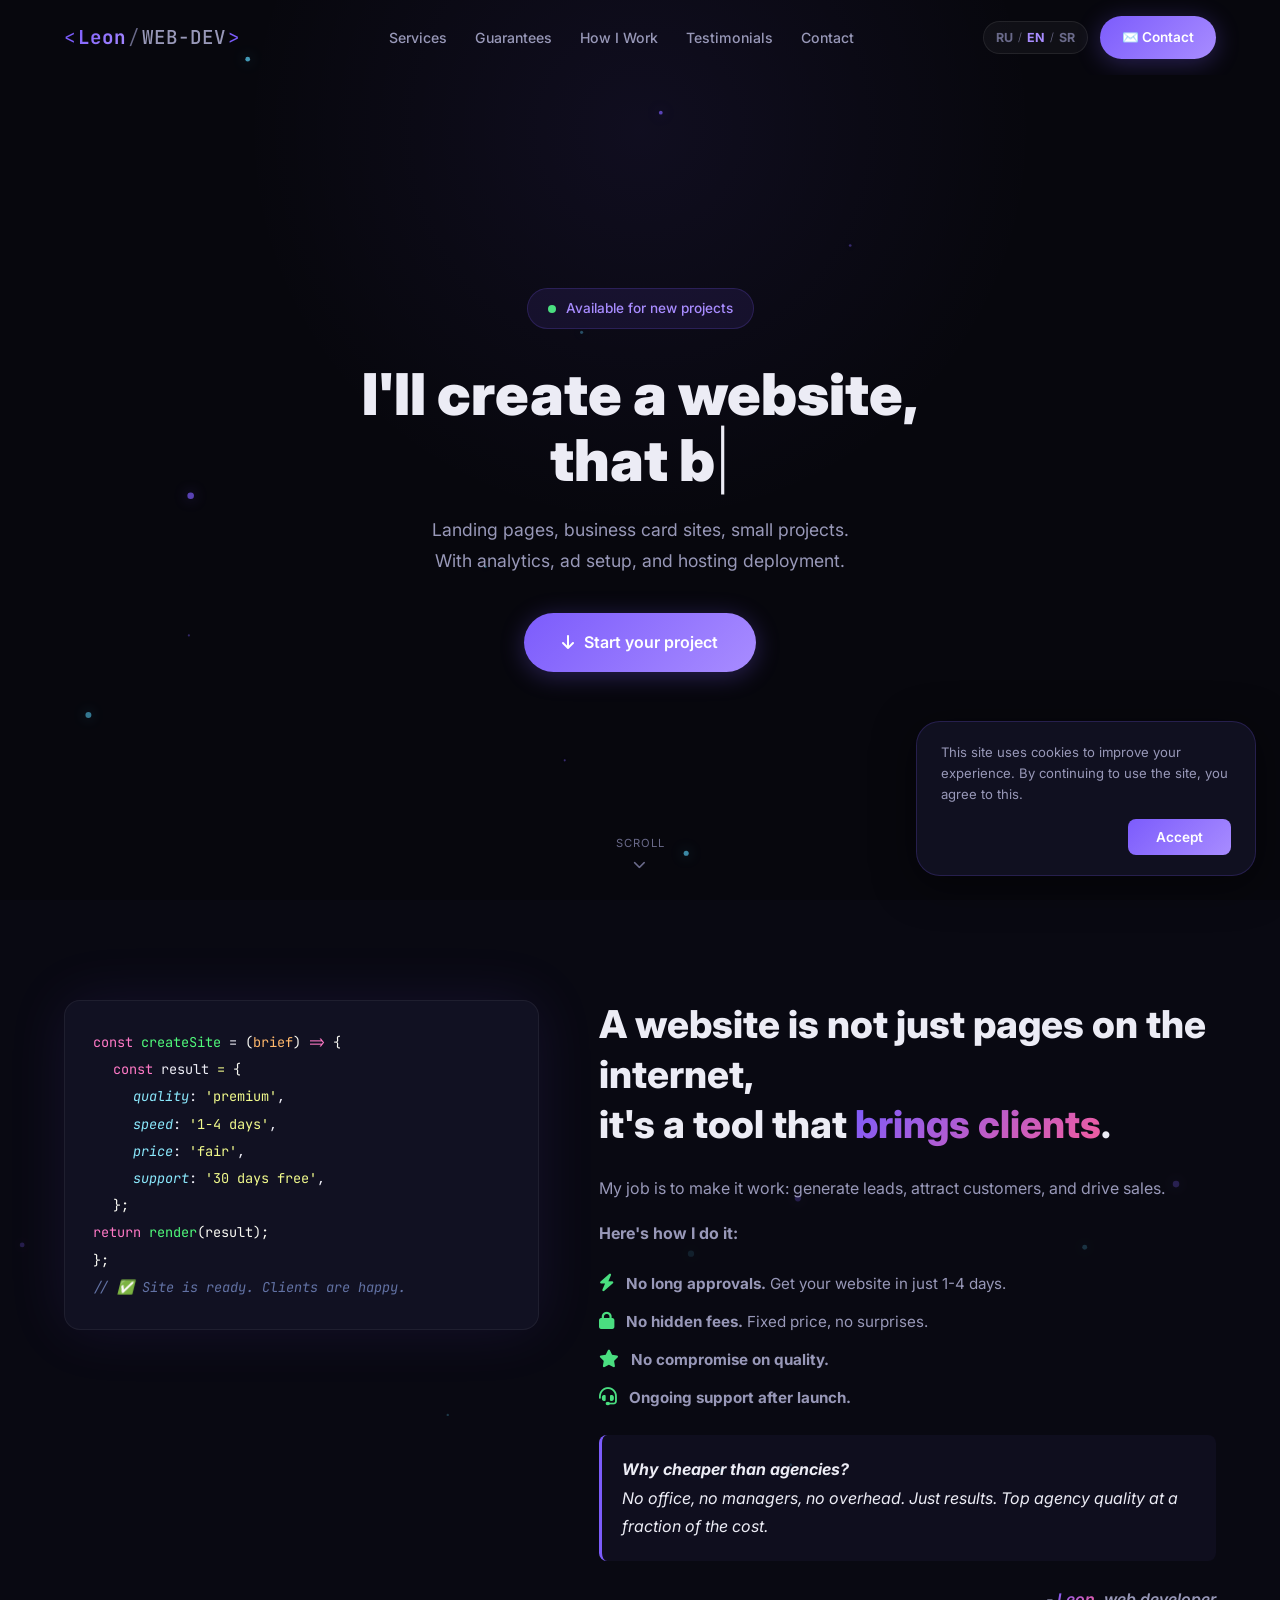
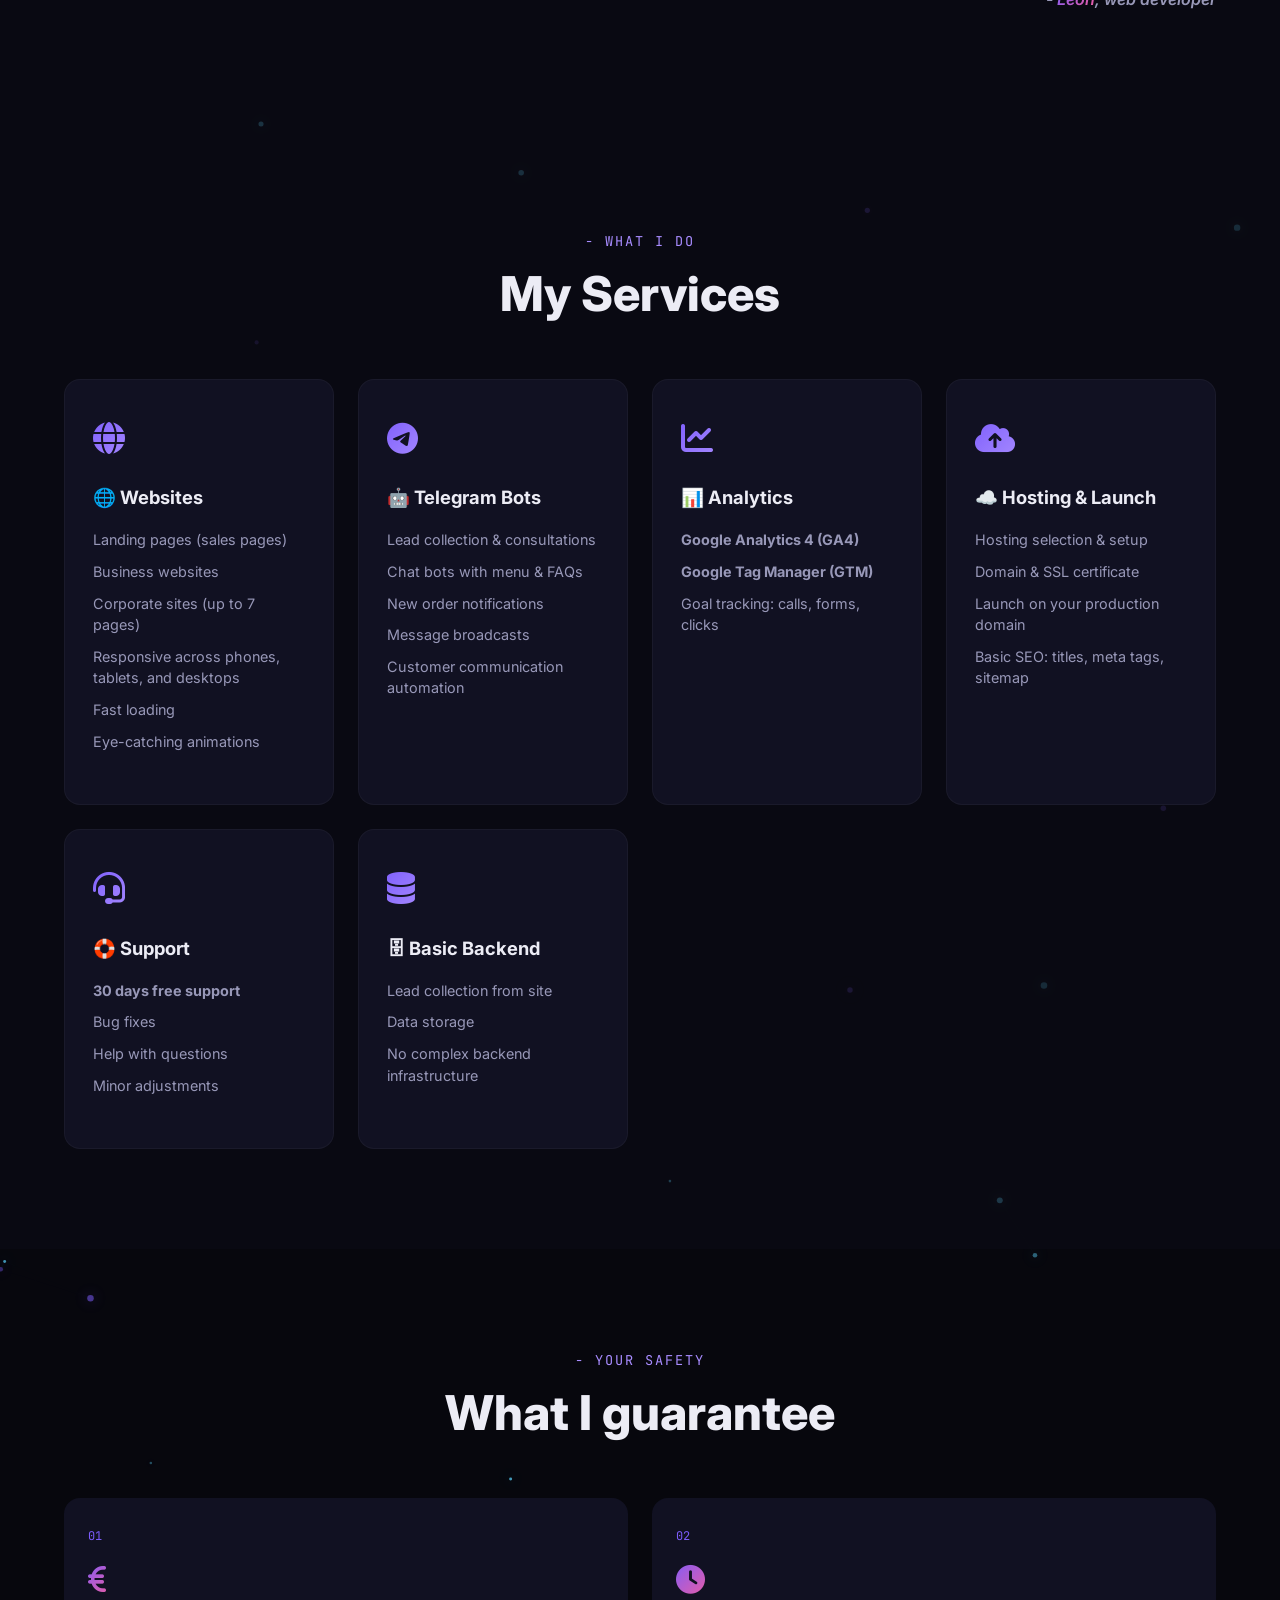
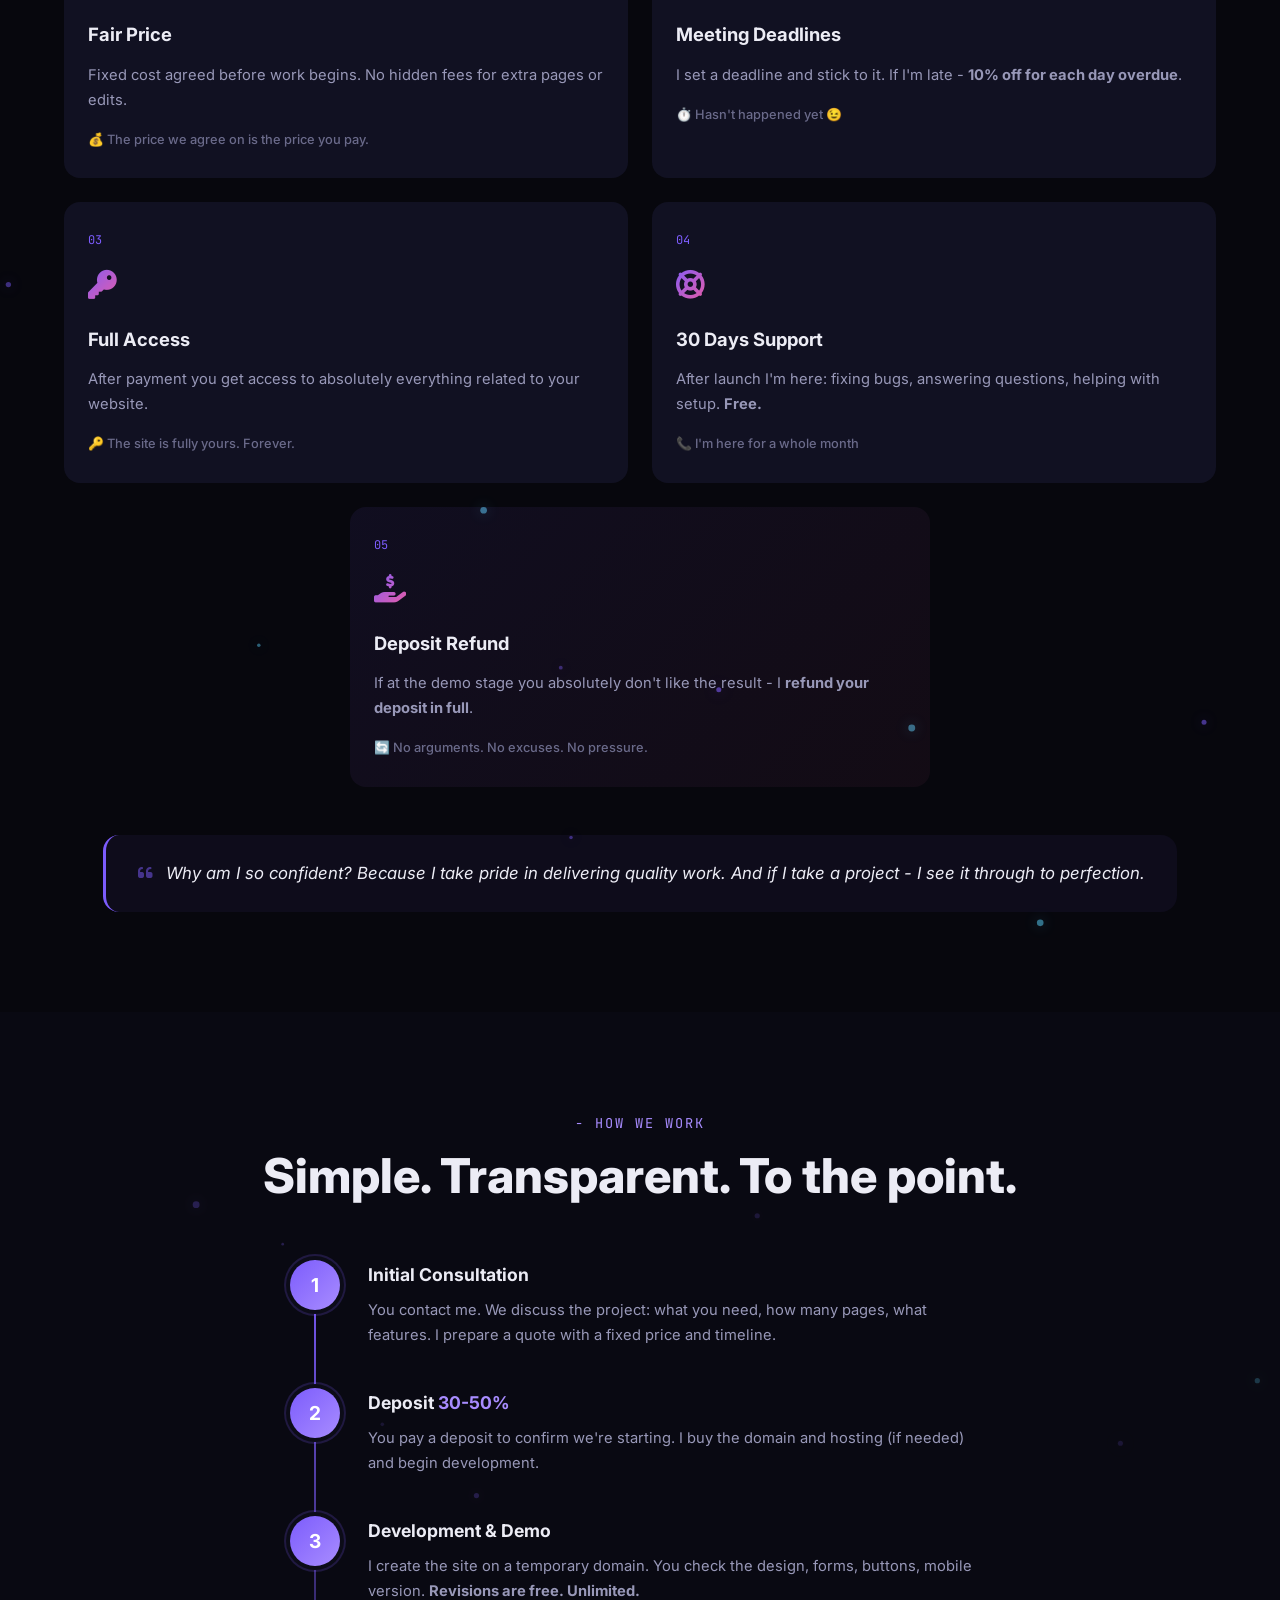
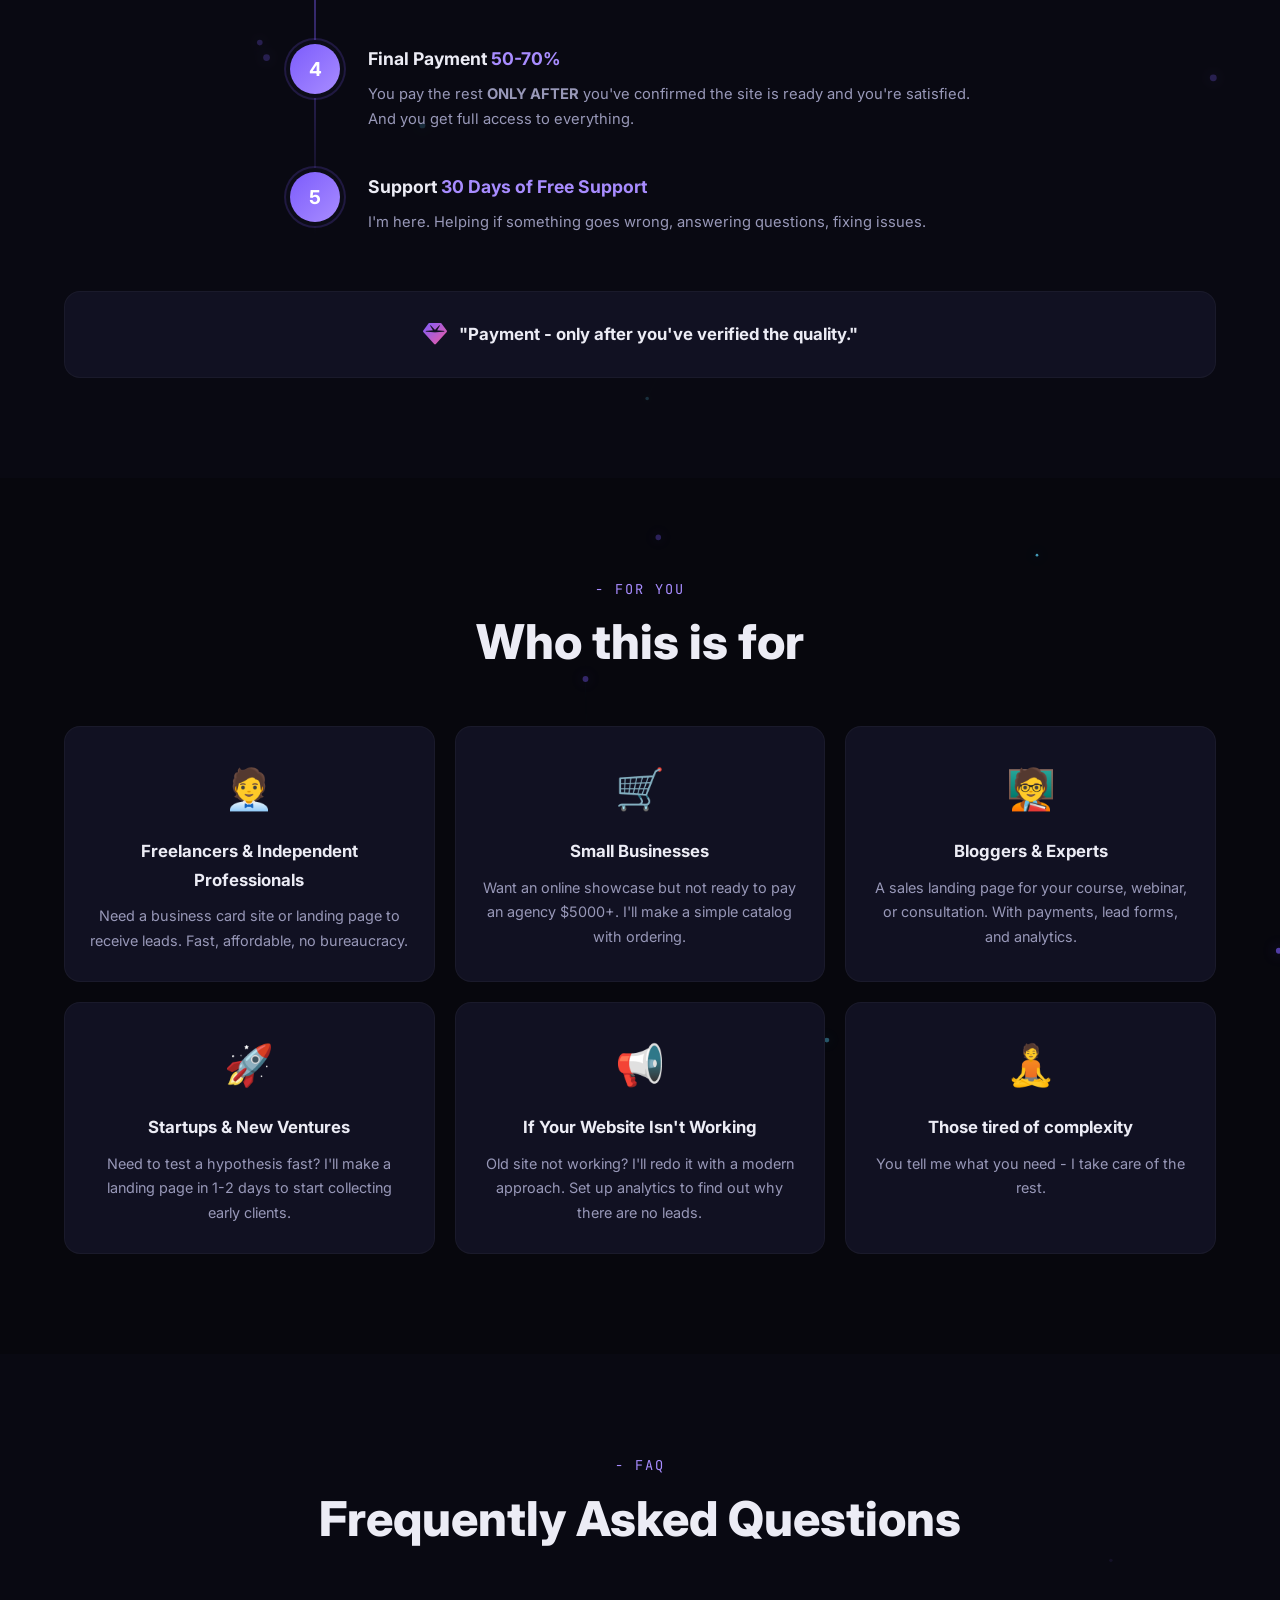
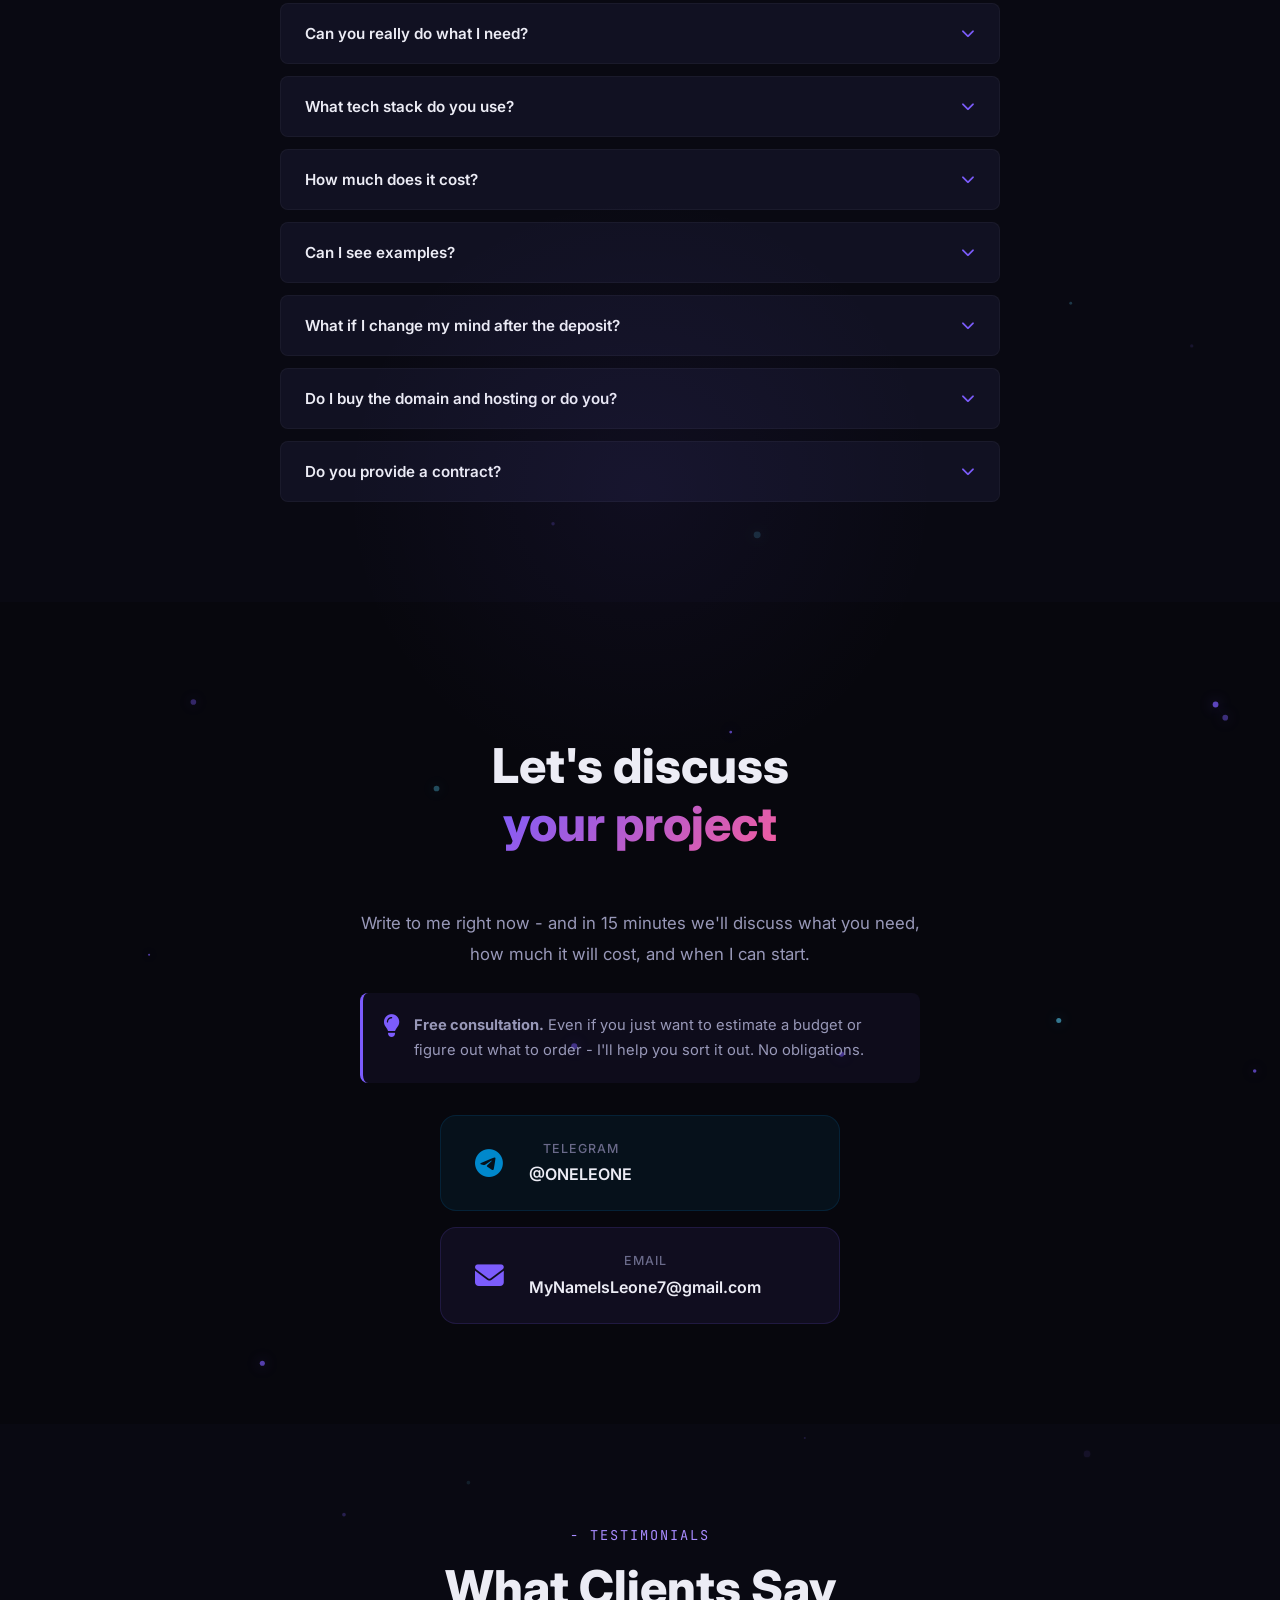
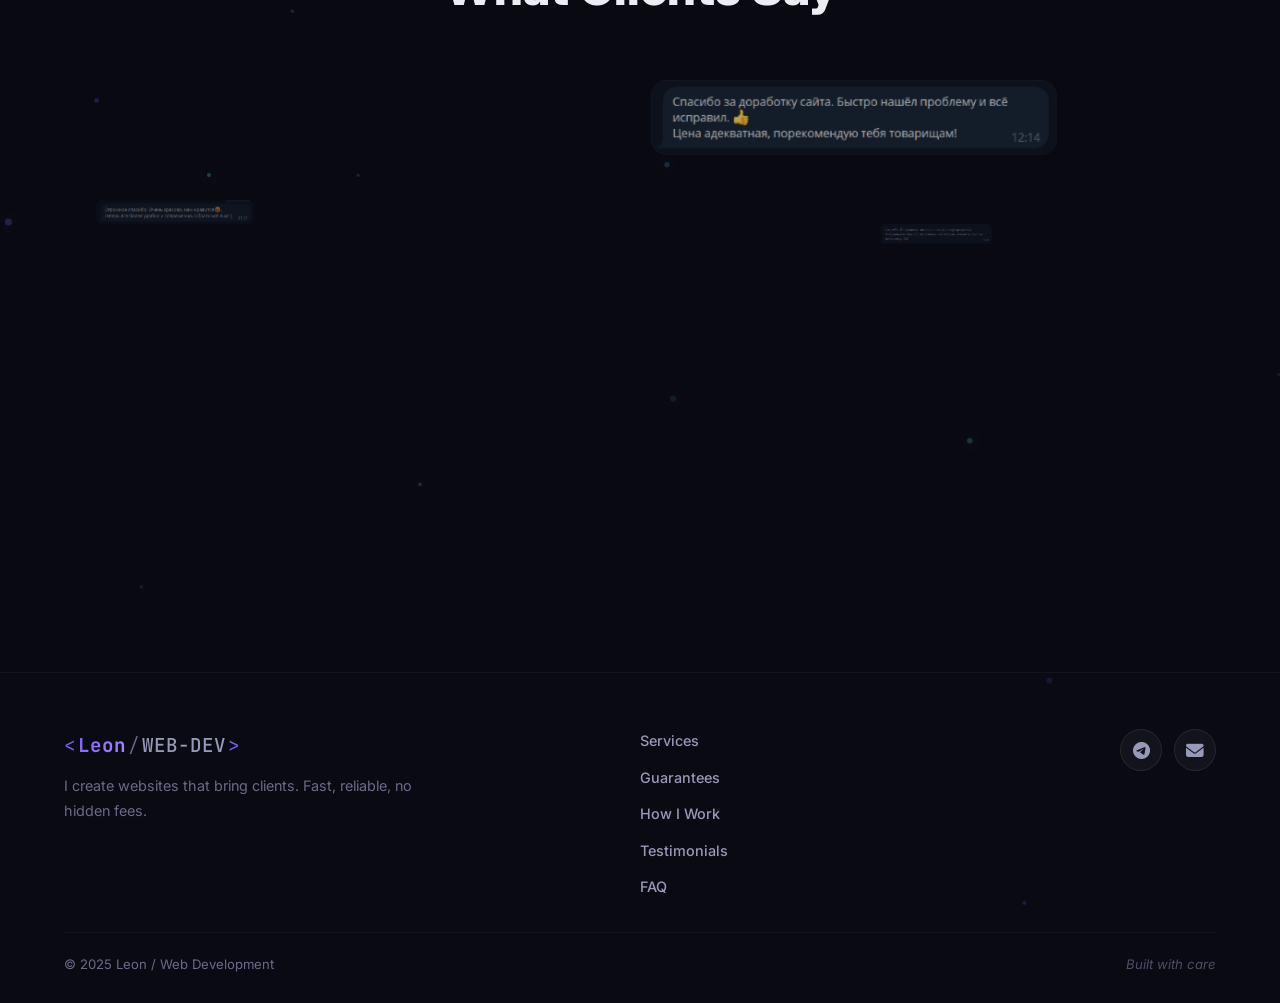
==== commit 2e9677c5: "Add files via upload" ====
--- a/en/index.html
+++ b/en/index.html
@@ -1,6 +1,13 @@
 ﻿<!DOCTYPE html>
 <html lang="en">
 <head>
+    <!-- Google Tag Manager -->
+    <script>(function(w,d,s,l,i){w[l]=w[l]||[];w[l].push({'gtm.start':
+    new Date().getTime(),event:'gtm.js'});var f=d.getElementsByTagName(s)[0],
+    j=d.createElement(s),dl=l!='dataLayer'?'&l='+l:'';j.async=true;j.src=
+    'https://www.googletagmanager.com/gtm.js?id='+i+dl;f.parentNode.insertBefore(j,f);
+    })(window,document,'script','dataLayer','GTM-TDPS82MZ');</script>
+    <!-- End Google Tag Manager -->
     <meta charset="UTF-8" />
     <meta name="viewport" content="width=device-width, initial-scale=1.0" />
     <title>Leon | Web Developer - Websites That Bring Clients</title>
@@ -19,6 +26,10 @@
     </script>
 </head>
 <body>
+    <!-- Google Tag Manager (noscript) -->
+    <noscript><iframe src="https://www.googletagmanager.com/ns.html?id=GTM-TDPS82MZ"
+    height="0" width="0" style="display:none;visibility:hidden"></iframe></noscript>
+    <!-- End Google Tag Manager (noscript) -->
     <canvas id="particles-canvas"></canvas>
 
     <header class="header" id="header">
